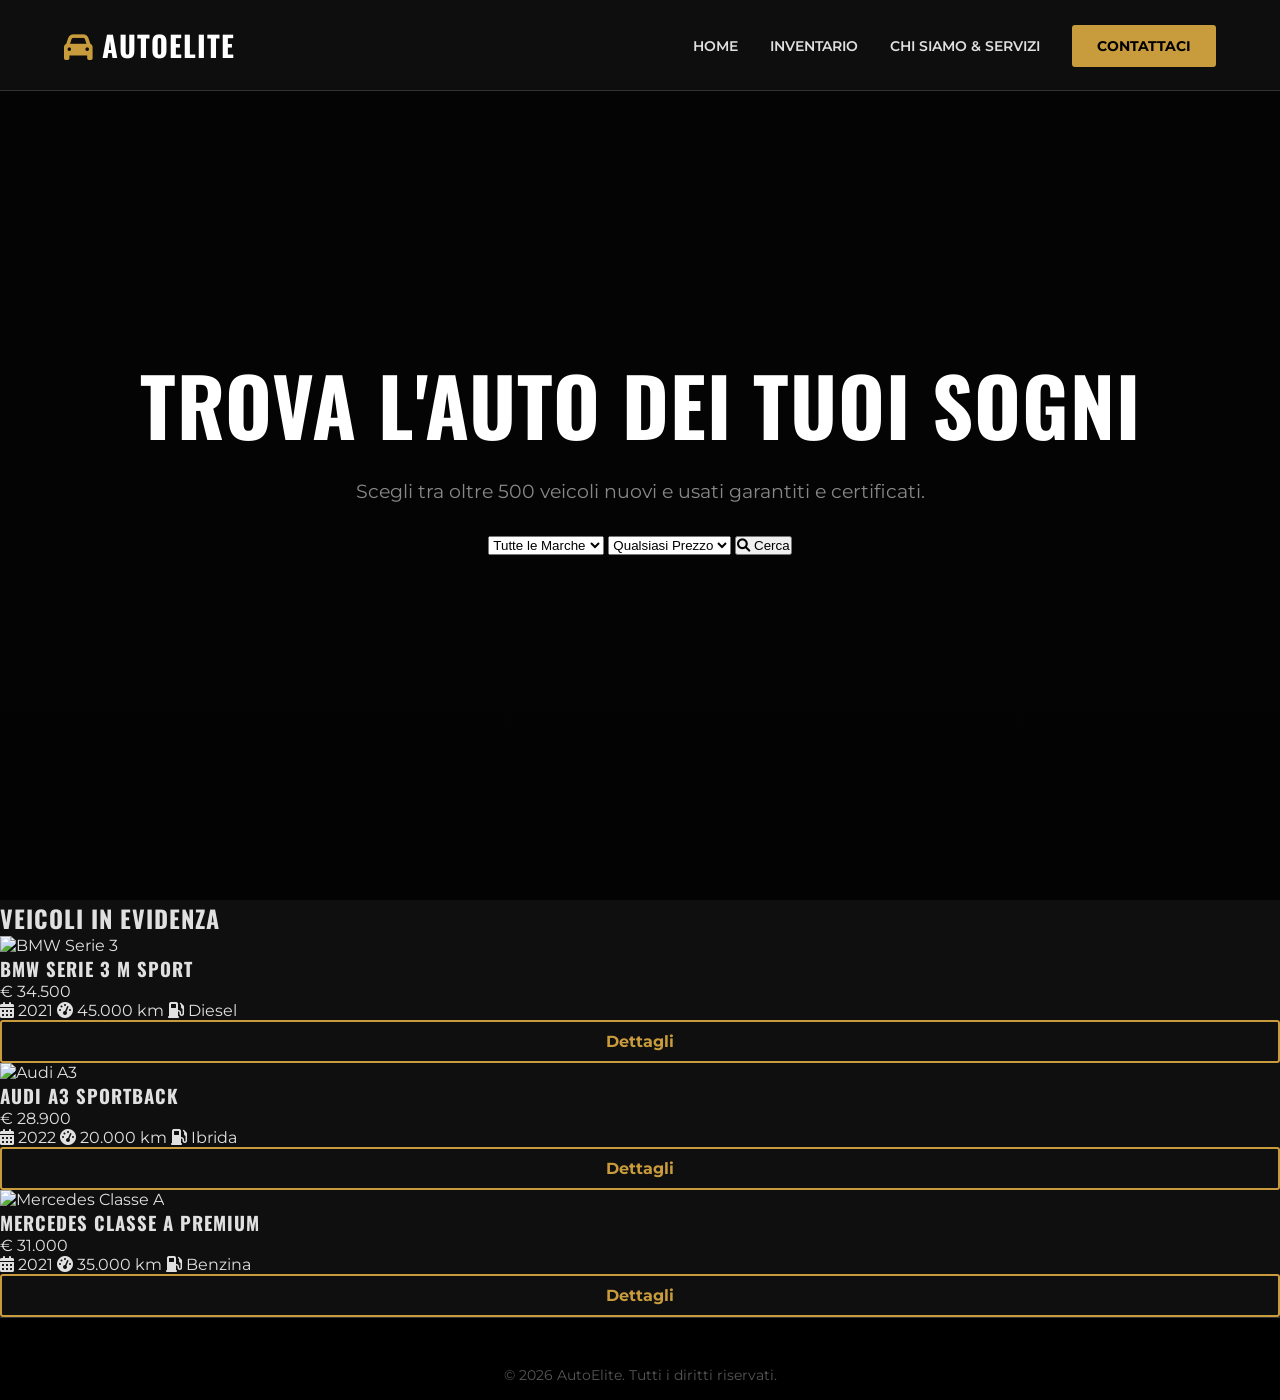
==== index.html @ d007d6fd "Add files via upload" ====
<!DOCTYPE html>
<html lang="it">
<head>
    <meta charset="UTF-8">
    <meta name="viewport" content="width=device-width, initial-scale=1.0">
    <title>AutoElite | Concessionaria Auto</title>
    <link rel="stylesheet" href="style.css">
    <link href="https://cdnjs.cloudflare.com/ajax/libs/font-awesome/6.0.0/css/all.min.css" rel="stylesheet">
</head>
<body>
    <header>
        <div class="logo"><h2><i class="fas fa-car"></i> AutoElite</h2></div>
        <nav>
            <ul>
                <li><a href="index.html">Home</a></li>
                <li><a href="index.html#inventario">Inventario</a></li>
                <li><a href="azienda.html">Chi Siamo & Servizi</a></li>
                <li><a href="contatti.html" class="btn-primary">Contattaci</a></li>
            </ul>
        </nav>
    </header>

    <section class="hero">
        <div class="hero-content">
            <h1>Trova l'Auto dei tuoi Sogni</h1>
            <p>Scegli tra oltre 500 veicoli nuovi e usati garantiti e certificati.</p>
            <div class="search-box">
                <select id="marca">
                    <option value="">Tutte le Marche</option>
                    <option value="audi">Audi</option>
                    <option value="bmw">BMW</option>
                    <option value="mercedes">Mercedes-Benz</option>
                </select>
                <select id="prezzo">
                    <option value="">Qualsiasi Prezzo</option>
                    <option value="10000">Fino a 10.000€</option>
                    <option value="30000">Fino a 30.000€</option>
                    <option value="50000">Fino a 50.000€</option>
                </select>
                <button onclick="cercaAuto()"><i class="fas fa-search"></i> Cerca</button>
            </div>
        </div>
    </section>

    <section id="inventario" class="featured-cars">
        <h2>Veicoli in Evidenza</h2>
        <div class="car-grid">
            <div class="car-card">
                <img src="https://images.unsplash.com/photo-1555215695-3004980ad54e?ixlib=rb-1.2.1&auto=format&fit=crop&w=800&q=80" alt="BMW Serie 3">
                <div class="car-info">
                    <h3>BMW Serie 3 M Sport</h3>
                    <p class="price">€ 34.500</p>
                    <div class="car-specs">
                        <span><i class="fas fa-calendar-alt"></i> 2021</span>
                        <span><i class="fas fa-tachometer-alt"></i> 45.000 km</span>
                        <span><i class="fas fa-gas-pump"></i> Diesel</span>
                    </div>
                    <a href="dettaglio-bmw.html" class="btn-secondary" style="display:block; text-align:center; text-decoration:none;">Dettagli</a>
                </div>
            </div>

            <div class="car-card">
                <img src="https://images.unsplash.com/photo-1606664515524-ed2f786a0bd6?ixlib=rb-1.2.1&auto=format&fit=crop&w=800&q=80" alt="Audi A3">
                <div class="car-info">
                    <h3>Audi A3 Sportback</h3>
                    <p class="price">€ 28.900</p>
                    <div class="car-specs">
                        <span><i class="fas fa-calendar-alt"></i> 2022</span>
                        <span><i class="fas fa-tachometer-alt"></i> 20.000 km</span>
                        <span><i class="fas fa-gas-pump"></i> Ibrida</span>
                    </div>
                    <a href="dettaglio-audi.html" class="btn-secondary" style="display:block; text-align:center; text-decoration:none;">Dettagli</a>
                </div>
            </div>

            <div class="car-card">
                <img src="https://images.unsplash.com/photo-1618843479313-40f8afb4b4d8?ixlib=rb-1.2.1&auto=format&fit=crop&w=800&q=80" alt="Mercedes Classe A">
                <div class="car-info">
                    <h3>Mercedes Classe A Premium</h3>
                    <p class="price">€ 31.000</p>
                    <div class="car-specs">
                        <span><i class="fas fa-calendar-alt"></i> 2021</span>
                        <span><i class="fas fa-tachometer-alt"></i> 35.000 km</span>
                        <span><i class="fas fa-gas-pump"></i> Benzina</span>
                    </div>
                    <a href="dettaglio-mercedes.html" class="btn-secondary" style="display:block; text-align:center; text-decoration:none;">Dettagli</a>
                </div>
            </div>
        </div>
    </section>

    <footer>
        <div class="footer-bottom"><p>&copy; 2026 AutoElite. Tutti i diritti riservati.</p></div>
    </footer>
    <script src="script.js"></script>
</body>
</html>
---- style.css ----
/* --- RESET E VARIABILI --- */
@import url('https://fonts.googleapis.com/css2?family=Oswald:wght@400;700&family=Montserrat:wght@300;400;600&display=swap');

:root {
    --bg-dark: #0f0f0f;
    --bg-light: #1a1a1a;
    --gold: #c89b3c;
    --gold-hover: #e0b455;
    --text-main: #e0e0e0;
    --text-muted: #888888;
}

* { margin: 0; padding: 0; box-sizing: border-box; }
body { background-color: var(--bg-dark); color: var(--text-main); font-family: 'Montserrat', sans-serif; }
h1, h2, h3 { font-family: 'Oswald', sans-serif; text-transform: uppercase; letter-spacing: 1px; }

/* --- NAVIGAZIONE --- */
header { background-color: rgba(15, 15, 15, 0.95); padding: 1.5rem 5%; display: flex; justify-content: space-between; align-items: center; position: fixed; width: 100%; top: 0; z-index: 1000; border-bottom: 1px solid #333; }
.logo h2 { color: white; font-size: 1.8rem; }
.logo i { color: var(--gold); }
nav ul { list-style: none; display: flex; gap: 2rem; align-items: center; }
nav a { color: var(--text-main); text-decoration: none; font-weight: 600; font-size: 0.9rem; text-transform: uppercase; transition: 0.3s; }
nav a:hover, nav a.active { color: var(--gold); }

/* --- BOTTONI --- */
.btn-primary { background-color: var(--gold); color: #000 !important; padding: 12px 25px; border-radius: 3px; font-weight: bold; }
.btn-primary:hover { background-color: var(--gold-hover); }
.btn-secondary { background-color: transparent; border: 2px solid var(--gold); color: var(--gold); padding: 10px 25px; border-radius: 3px; text-decoration: none; font-weight: bold; transition: 0.3s; }
.btn-secondary:hover { background-color: var(--gold); color: #000; }

/* --- HERO --- */
.hero { background: linear-gradient(rgba(0,0,0,0.7), rgba(0,0,0,0.8)), url('https://images.unsplash.com/photo-1598371839696-5c5bb00bdc28?ixlib=rb-1.2.1&auto=format&fit=crop&w=1920&q=80') center/cover; height: 100vh; display: flex; align-items: center; justify-content: center; text-align: center; }
.hero-content h1 { font-size: 5rem; margin-bottom: 1rem; color: white; }
.hero-content p { font-size: 1.2rem; color: var(--text-muted); margin-bottom: 2rem; max-width: 600px; margin-left: auto; margin-right: auto; }
.hero-buttons { display: flex; gap: 1rem; justify-content: center; }

/* --- FEATURES --- */
.features { display: grid; grid-template-columns: repeat(auto-fit, minmax(250px, 1fr)); gap: 2rem; padding: 5rem 5%; background-color: var(--bg-light); text-align: center; }
.feature-box i { font-size: 2.5rem; color: var(--gold); margin-bottom: 1rem; }
.feature-box h3 { margin-bottom: 0.5rem; font-size: 1.5rem; }
.feature-box p { color: var(--text-muted); line-height: 1.6; }

/* --- HEADER PAGINE INTERNE --- */
.page-header { background: var(--bg-light); padding: 150px 5% 80px; text-align: center; border-bottom: 1px solid #333; }
.page-header h1 { font-size: 3.5rem; color: var(--gold); }
.page-header p { color: var(--text-muted); font-size: 1.1rem; margin-top: 10px; }

/* --- GALLERIA --- */
.gallery-section { padding: 5rem 5%; }
.gallery-grid { display: grid; grid-template-columns: repeat(auto-fit, minmax(300px, 1fr)); gap: 1.5rem; }
.gallery-grid img { width: 100%; height: 350px; object-fit: cover; border-radius: 5px; transition: transform 0.4s, filter 0.4s; filter: grayscale(50%); }
.gallery-grid img:hover { transform: scale(1.03); filter: grayscale(0%); cursor: pointer; }

/* --- ARTISTI --- */
.artists-section { padding: 5rem 5%; display: flex; flex-direction: column; gap: 4rem; max-width: 1000px; margin: 0 auto; }
.artist-card { display: flex; gap: 3rem; align-items: center; background: var(--bg-light); padding: 2rem; border-radius: 5px; }
.artist-card.reverse { flex-direction: row-reverse; }
.artist-card img { width: 300px; height: 300px; object-fit: cover; border-radius: 50%; border: 3px solid var(--gold); }
.artist-info h2 { font-size: 2.5rem; margin-bottom: 5px; }
.style-tag { display: inline-block; background: var(--gold); color: #000; padding: 3px 10px; font-weight: bold; font-size: 0.8rem; margin-bottom: 1rem; border-radius: 3px; }
.artist-info p { color: var(--text-muted); line-height: 1.8; margin-bottom: 1.5rem; }

/* --- CONTATTI E FORM --- */
.contact-section { display: flex; flex-wrap: wrap; gap: 4rem; padding: 5rem 5%; max-width: 1200px; margin: 0 auto; }
.contact-info, .contact-form { flex: 1; min-width: 300px; }
.contact-info h2, .contact-form h2 { font-size: 2rem; margin-bottom: 1.5rem; color: var(--gold); border-bottom: 1px solid #333; padding-bottom: 10px; }
.contact-info p { color: var(--text-muted); line-height: 1.6; margin-bottom: 2rem; }
.info-item { display: flex; align-items: center; gap: 15px; margin-bottom: 1.5rem; }
.info-item i { color: var(--gold); font-size: 1.5rem; width: 30px; }
.info-item p { margin: 0; color: var(--text-main); font-weight: bold; }
.contact-form input, .contact-form select, .contact-form textarea { width: 100%; background: var(--bg-light); border: 1px solid #333; color: white; padding: 15px; margin-bottom: 1rem; border-radius: 3px; font-family: inherit; }
.contact-form input:focus, .contact-form select:focus, .contact-form textarea:focus { outline: none; border-color: var(--gold); }

/* --- FOOTER --- */
footer { background: #000; border-top: 1px solid #333; padding: 3rem 5% 1rem; text-align: center; }
.footer-logo h2 { color: white; margin-bottom: 1rem; }
.footer-logo i { color: var(--gold); }
.social-links { display: flex; justify-content: center; gap: 1rem; margin-bottom: 2rem; }
.social-links a { color: var(--text-main); font-size: 1.5rem; transition: color 0.3s; }
.social-links a:hover { color: var(--gold); }
.footer-bottom { color: #555; font-size: 0.9rem; }
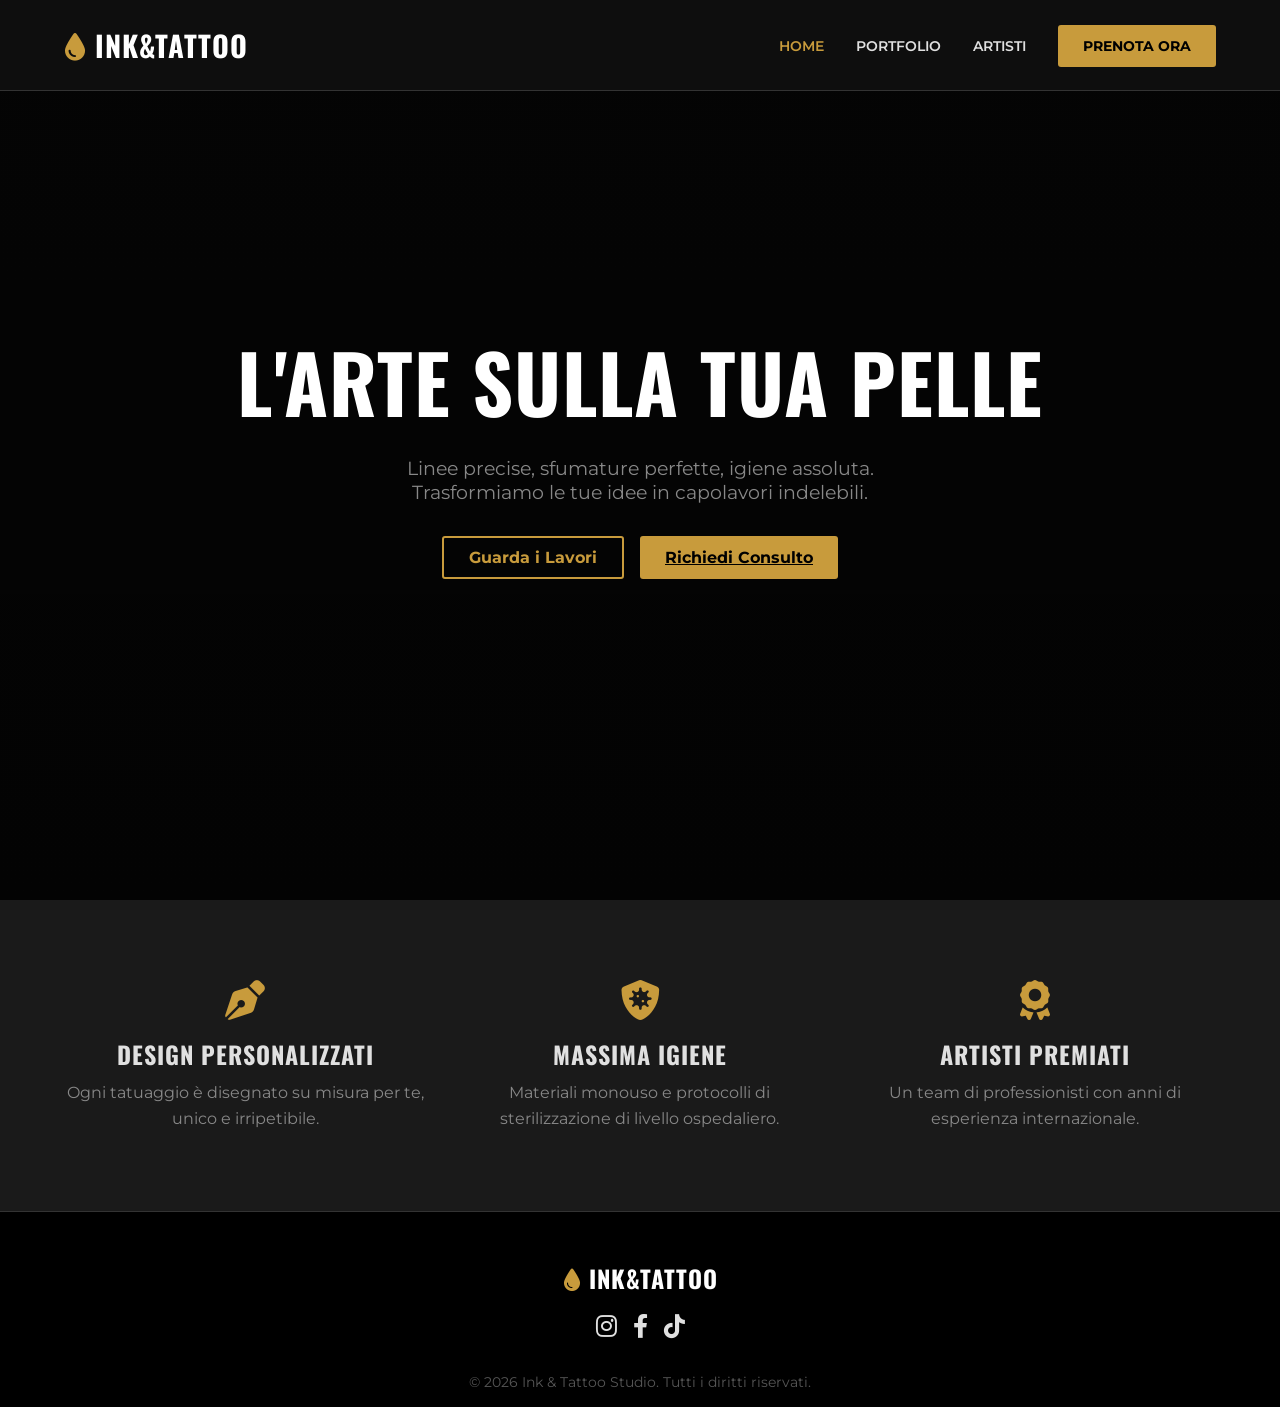
==== commit 5b79d107: "Add files via upload" ====
--- a/index.html
+++ b/index.html
@@ -3,95 +3,63 @@
 <head>
     <meta charset="UTF-8">
     <meta name="viewport" content="width=device-width, initial-scale=1.0">
-    <title>AutoElite | Concessionaria Auto</title>
+    <title>Ink & Tattoo | Studio Professionale Milano</title>
     <link rel="stylesheet" href="style.css">
     <link href="https://cdnjs.cloudflare.com/ajax/libs/font-awesome/6.0.0/css/all.min.css" rel="stylesheet">
+    <link href="https://fonts.googleapis.com/css2?family=Oswald:wght@400;700&family=Montserrat:wght@300;400;600&display=swap" rel="stylesheet">
 </head>
 <body>
     <header>
-        <div class="logo"><h2><i class="fas fa-car"></i> AutoElite</h2></div>
+        <div class="logo"><h2><i class="fas fa-tint"></i> INK&TATTOO</h2></div>
         <nav>
             <ul>
-                <li><a href="index.html">Home</a></li>
-                <li><a href="index.html#inventario">Inventario</a></li>
-                <li><a href="azienda.html">Chi Siamo & Servizi</a></li>
-                <li><a href="contatti.html" class="btn-primary">Contattaci</a></li>
+                <li><a href="index.html" class="active">Home</a></li>
+                <li><a href="galleria.html">Portfolio</a></li>
+                <li><a href="artisti.html">Artisti</a></li>
+                <li><a href="contatti.html" class="btn-primary">Prenota Ora</a></li>
             </ul>
         </nav>
     </header>
 
     <section class="hero">
         <div class="hero-content">
-            <h1>Trova l'Auto dei tuoi Sogni</h1>
-            <p>Scegli tra oltre 500 veicoli nuovi e usati garantiti e certificati.</p>
-            <div class="search-box">
-                <select id="marca">
-                    <option value="">Tutte le Marche</option>
-                    <option value="audi">Audi</option>
-                    <option value="bmw">BMW</option>
-                    <option value="mercedes">Mercedes-Benz</option>
-                </select>
-                <select id="prezzo">
-                    <option value="">Qualsiasi Prezzo</option>
-                    <option value="10000">Fino a 10.000€</option>
-                    <option value="30000">Fino a 30.000€</option>
-                    <option value="50000">Fino a 50.000€</option>
-                </select>
-                <button onclick="cercaAuto()"><i class="fas fa-search"></i> Cerca</button>
+            <h1>L'ARTE SULLA TUA PELLE</h1>
+            <p>Linee precise, sfumature perfette, igiene assoluta. Trasformiamo le tue idee in capolavori indelebili.</p>
+            <div class="hero-buttons">
+                <a href="galleria.html" class="btn-secondary">Guarda i Lavori</a>
+                <a href="contatti.html" class="btn-primary">Richiedi Consulto</a>
             </div>
         </div>
     </section>
 
-    <section id="inventario" class="featured-cars">
-        <h2>Veicoli in Evidenza</h2>
-        <div class="car-grid">
-            <div class="car-card">
-                <img src="https://images.unsplash.com/photo-1555215695-3004980ad54e?ixlib=rb-1.2.1&auto=format&fit=crop&w=800&q=80" alt="BMW Serie 3">
-                <div class="car-info">
-                    <h3>BMW Serie 3 M Sport</h3>
-                    <p class="price">€ 34.500</p>
-                    <div class="car-specs">
-                        <span><i class="fas fa-calendar-alt"></i> 2021</span>
-                        <span><i class="fas fa-tachometer-alt"></i> 45.000 km</span>
-                        <span><i class="fas fa-gas-pump"></i> Diesel</span>
-                    </div>
-                    <a href="dettaglio-bmw.html" class="btn-secondary" style="display:block; text-align:center; text-decoration:none;">Dettagli</a>
-                </div>
-            </div>
-
-            <div class="car-card">
-                <img src="https://images.unsplash.com/photo-1606664515524-ed2f786a0bd6?ixlib=rb-1.2.1&auto=format&fit=crop&w=800&q=80" alt="Audi A3">
-                <div class="car-info">
-                    <h3>Audi A3 Sportback</h3>
-                    <p class="price">€ 28.900</p>
-                    <div class="car-specs">
-                        <span><i class="fas fa-calendar-alt"></i> 2022</span>
-                        <span><i class="fas fa-tachometer-alt"></i> 20.000 km</span>
-                        <span><i class="fas fa-gas-pump"></i> Ibrida</span>
-                    </div>
-                    <a href="dettaglio-audi.html" class="btn-secondary" style="display:block; text-align:center; text-decoration:none;">Dettagli</a>
-                </div>
-            </div>
-
-            <div class="car-card">
-                <img src="https://images.unsplash.com/photo-1618843479313-40f8afb4b4d8?ixlib=rb-1.2.1&auto=format&fit=crop&w=800&q=80" alt="Mercedes Classe A">
-                <div class="car-info">
-                    <h3>Mercedes Classe A Premium</h3>
-                    <p class="price">€ 31.000</p>
-                    <div class="car-specs">
-                        <span><i class="fas fa-calendar-alt"></i> 2021</span>
-                        <span><i class="fas fa-tachometer-alt"></i> 35.000 km</span>
-                        <span><i class="fas fa-gas-pump"></i> Benzina</span>
-                    </div>
-                    <a href="dettaglio-mercedes.html" class="btn-secondary" style="display:block; text-align:center; text-decoration:none;">Dettagli</a>
-                </div>
-            </div>
+    <section class="features">
+        <div class="feature-box">
+            <i class="fas fa-pen-nib"></i>
+            <h3>Design Personalizzati</h3>
+            <p>Ogni tatuaggio è disegnato su misura per te, unico e irripetibile.</p>
+        </div>
+        <div class="feature-box">
+            <i class="fas fa-shield-virus"></i>
+            <h3>Massima Igiene</h3>
+            <p>Materiali monouso e protocolli di sterilizzazione di livello ospedaliero.</p>
+        </div>
+        <div class="feature-box">
+            <i class="fas fa-award"></i>
+            <h3>Artisti Premiati</h3>
+            <p>Un team di professionisti con anni di esperienza internazionale.</p>
         </div>
     </section>
 
     <footer>
-        <div class="footer-bottom"><p>&copy; 2026 AutoElite. Tutti i diritti riservati.</p></div>
+        <div class="footer-content">
+            <div class="footer-logo"><h2><i class="fas fa-tint"></i> INK&TATTOO</h2></div>
+            <div class="social-links">
+                <a href="#"><i class="fab fa-instagram"></i></a>
+                <a href="#"><i class="fab fa-facebook-f"></i></a>
+                <a href="#"><i class="fab fa-tiktok"></i></a>
+            </div>
+        </div>
+        <div class="footer-bottom"><p>&copy; 2026 Ink & Tattoo Studio. Tutti i diritti riservati.</p></div>
     </footer>
-    <script src="script.js"></script>
 </body>
 </html>
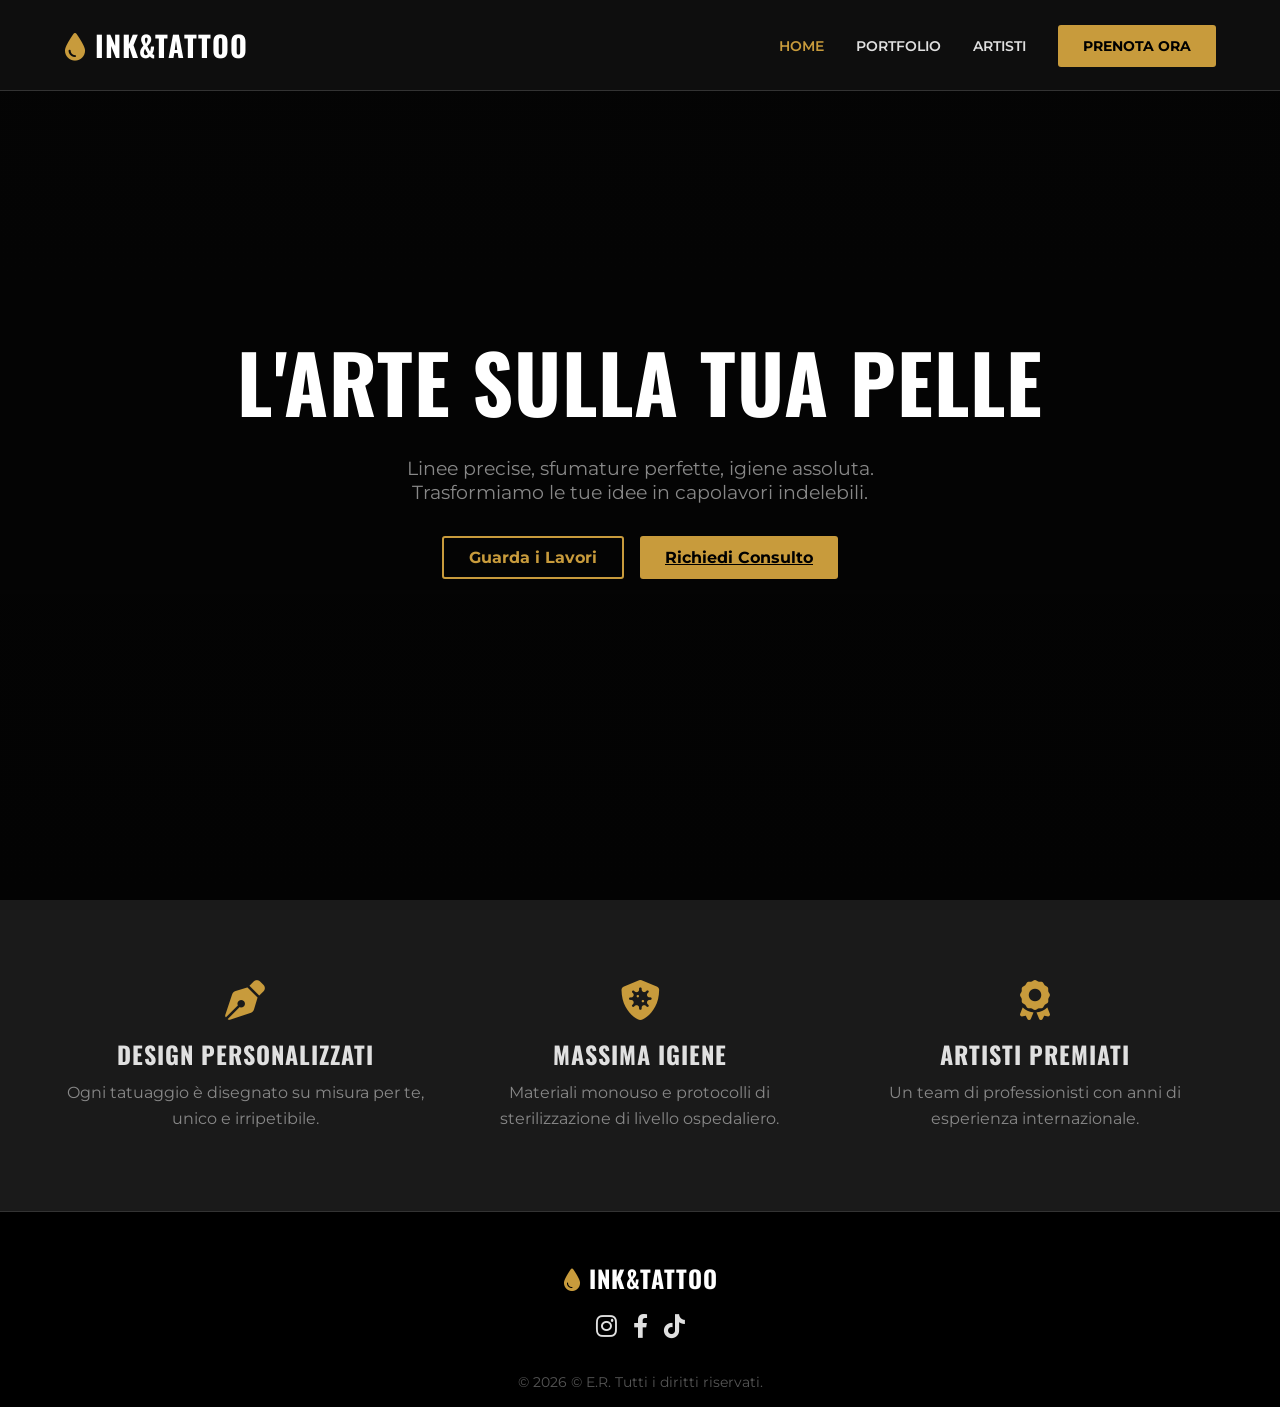
==== commit e26da4bf: "index.html" ====
--- a/index.html
+++ b/index.html
@@ -59,7 +59,7 @@
                 <a href="#"><i class="fab fa-tiktok"></i></a>
             </div>
         </div>
-        <div class="footer-bottom"><p>&copy; 2026 Ink & Tattoo Studio. Tutti i diritti riservati.</p></div>
+        <div class="footer-bottom"><p>&copy; 2026 © E.R. Tutti i diritti riservati.</p></div>
     </footer>
 </body>
-</html>+</html>
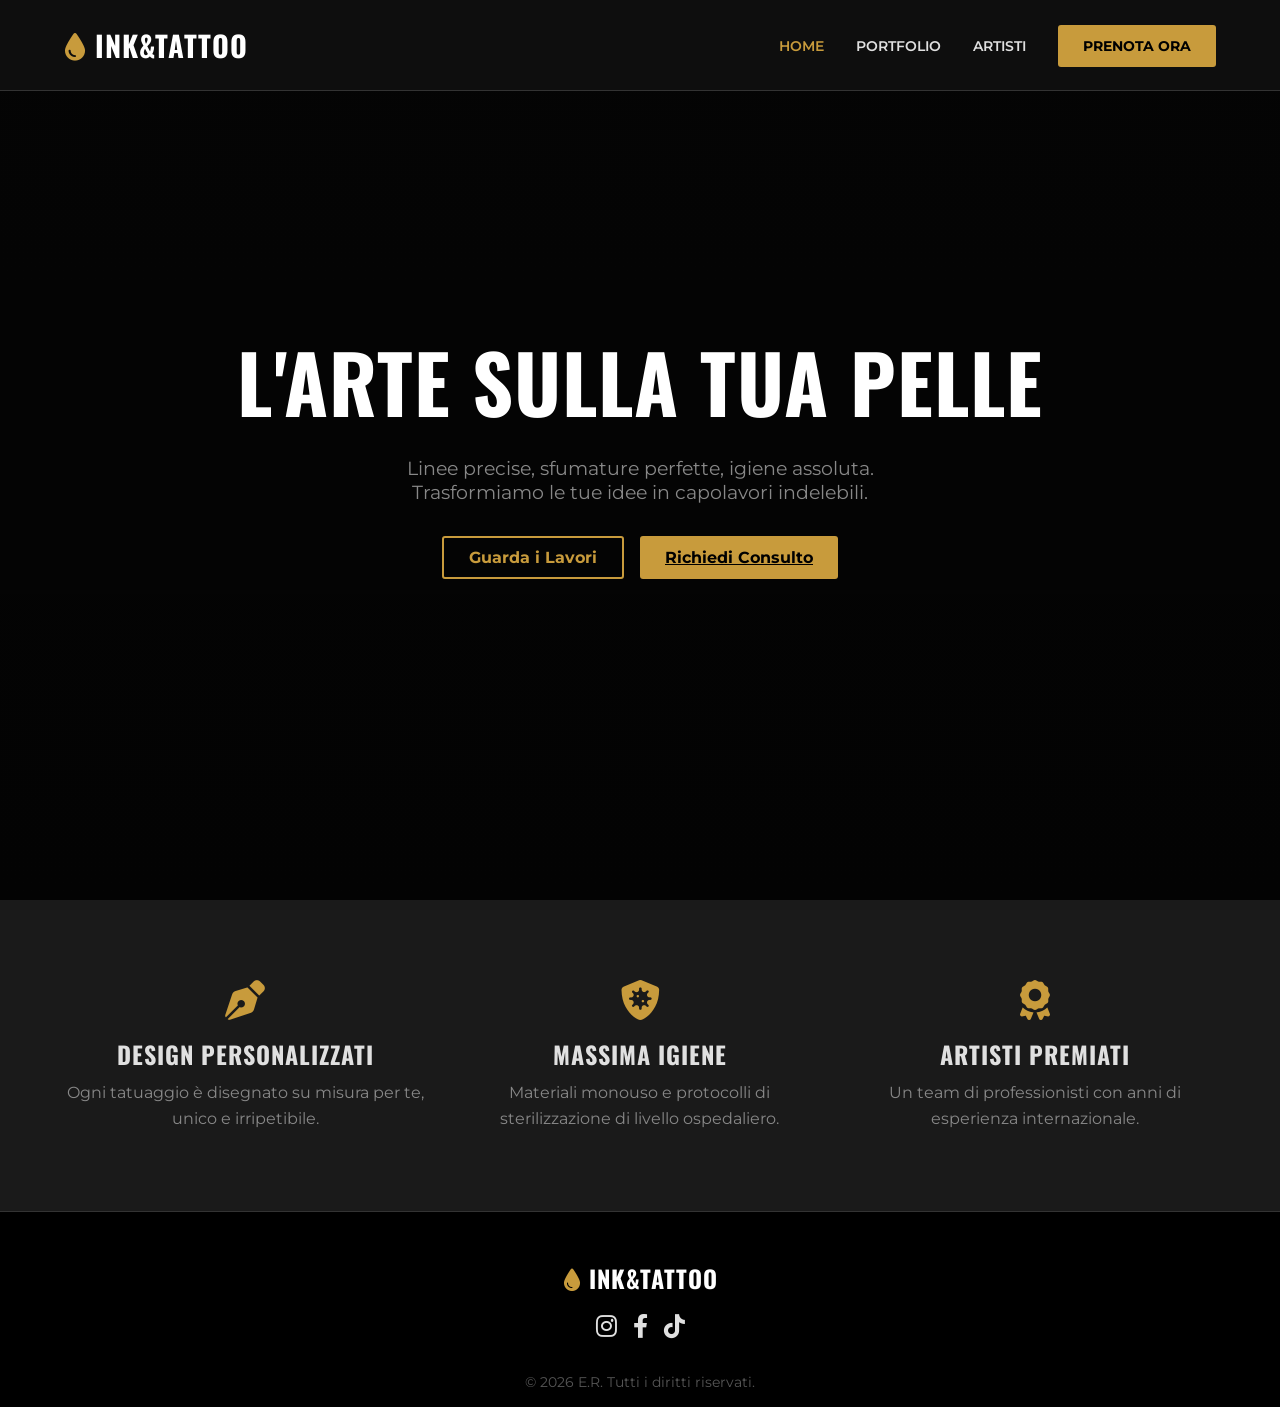
==== commit 55f860a6: "index.html" ====
--- a/index.html
+++ b/index.html
@@ -59,7 +59,7 @@
                 <a href="#"><i class="fab fa-tiktok"></i></a>
             </div>
         </div>
-        <div class="footer-bottom"><p>&copy; 2026 © E.R. Tutti i diritti riservati.</p></div>
+        <div class="footer-bottom"><p>&copy; 2026 E.R. Tutti i diritti riservati.</p></div>
     </footer>
 </body>
 </html>
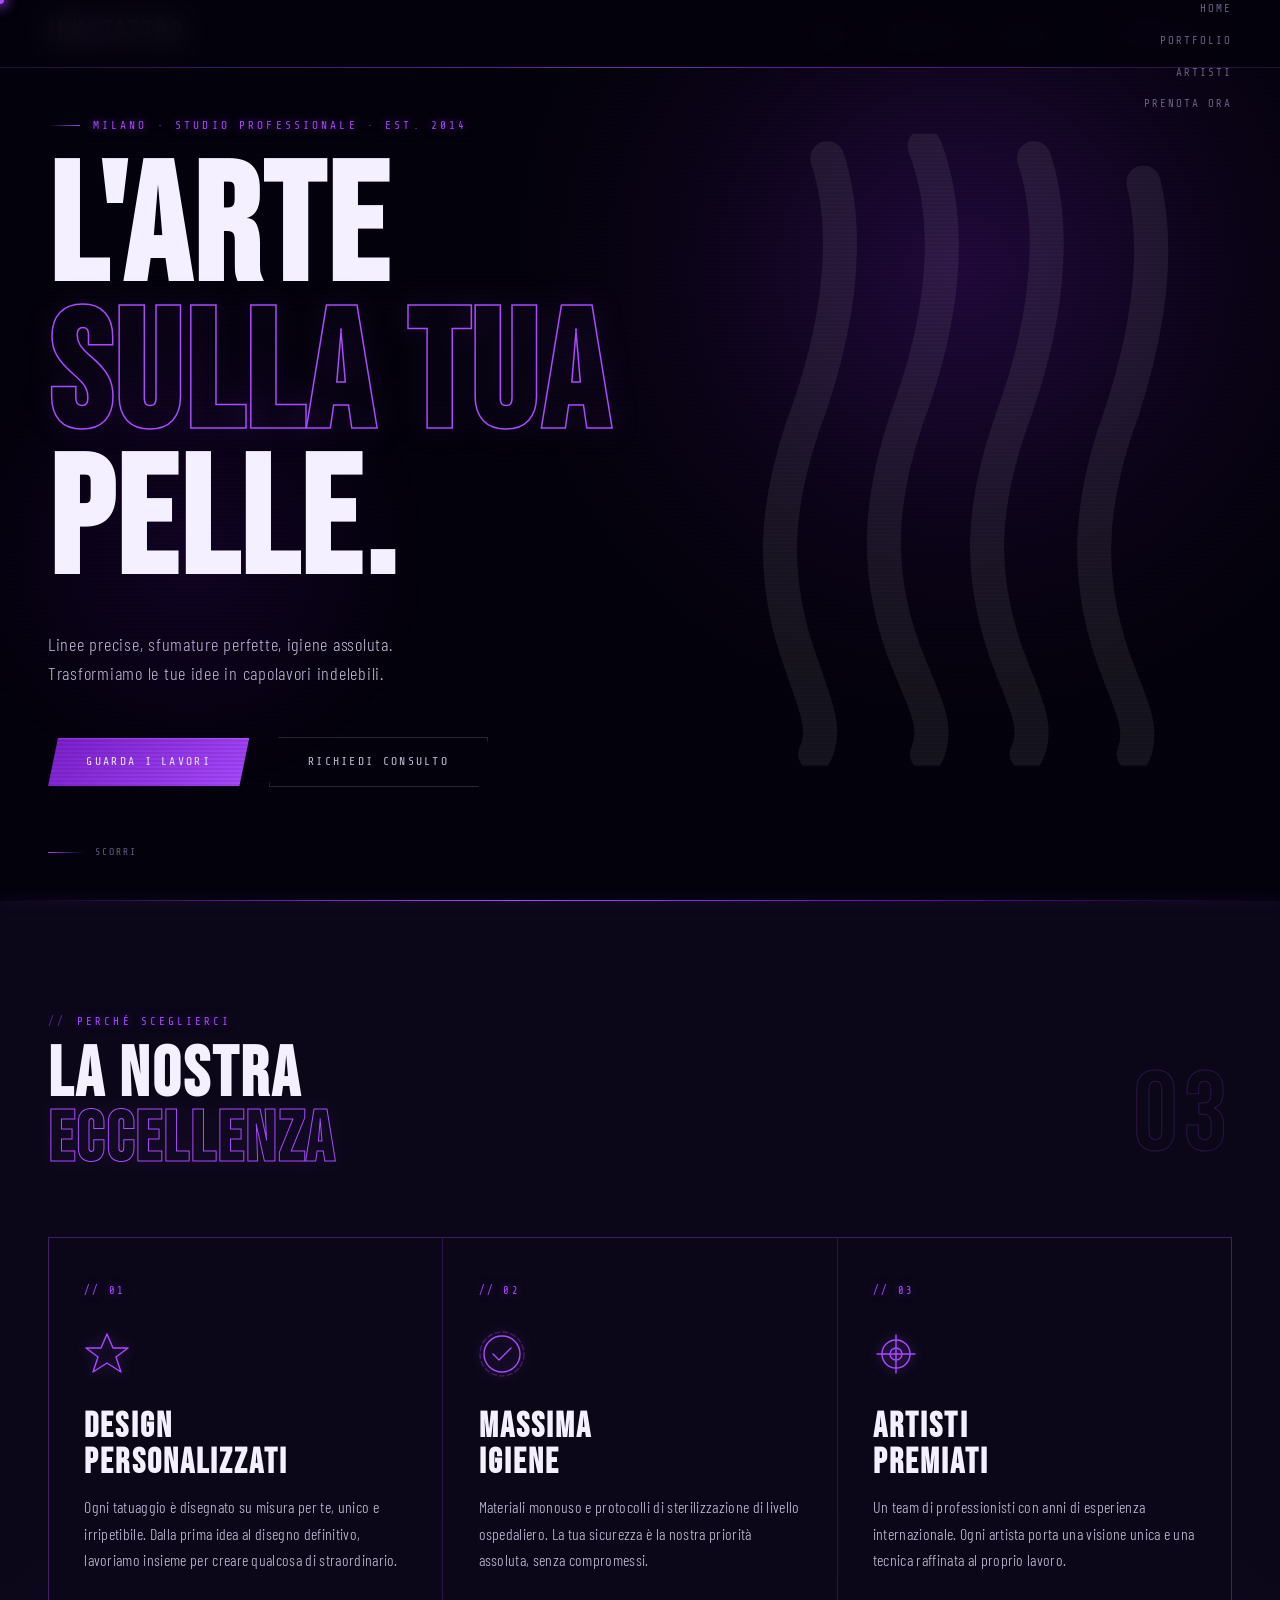
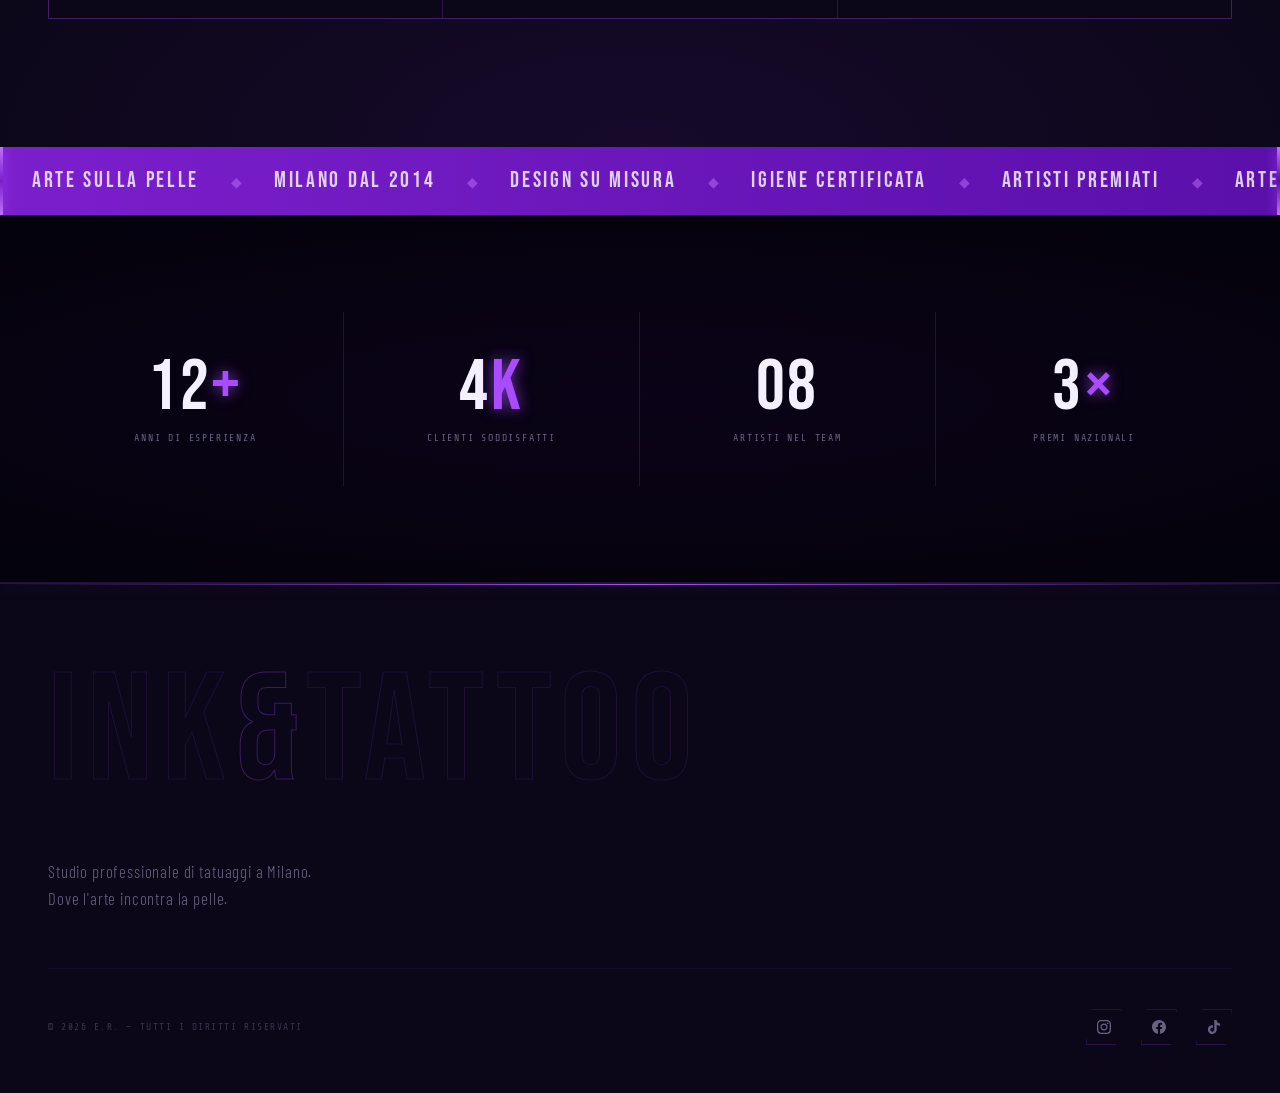
==== commit cf8ab37c: "index.html" ====
--- a/index.html
+++ b/index.html
@@ -1,65 +1,894 @@
-<!DOCTYPE html>
-<html lang="it">
-<head>
-    <meta charset="UTF-8">
-    <meta name="viewport" content="width=device-width, initial-scale=1.0">
-    <title>Ink & Tattoo | Studio Professionale Milano</title>
-    <link rel="stylesheet" href="style.css">
-    <link href="https://cdnjs.cloudflare.com/ajax/libs/font-awesome/6.0.0/css/all.min.css" rel="stylesheet">
-    <link href="https://fonts.googleapis.com/css2?family=Oswald:wght@400;700&family=Montserrat:wght@300;400;600&display=swap" rel="stylesheet">
-</head>
-<body>
-    <header>
-        <div class="logo"><h2><i class="fas fa-tint"></i> INK&TATTOO</h2></div>
-        <nav>
-            <ul>
-                <li><a href="index.html" class="active">Home</a></li>
-                <li><a href="galleria.html">Portfolio</a></li>
-                <li><a href="artisti.html">Artisti</a></li>
-                <li><a href="contatti.html" class="btn-primary">Prenota Ora</a></li>
-            </ul>
-        </nav>
-    </header>
-
-    <section class="hero">
-        <div class="hero-content">
-            <h1>L'ARTE SULLA TUA PELLE</h1>
-            <p>Linee precise, sfumature perfette, igiene assoluta. Trasformiamo le tue idee in capolavori indelebili.</p>
-            <div class="hero-buttons">
-                <a href="galleria.html" class="btn-secondary">Guarda i Lavori</a>
-                <a href="contatti.html" class="btn-primary">Richiedi Consulto</a>
-            </div>
-        </div>
-    </section>
-
-    <section class="features">
-        <div class="feature-box">
-            <i class="fas fa-pen-nib"></i>
-            <h3>Design Personalizzati</h3>
-            <p>Ogni tatuaggio è disegnato su misura per te, unico e irripetibile.</p>
-        </div>
-        <div class="feature-box">
-            <i class="fas fa-shield-virus"></i>
-            <h3>Massima Igiene</h3>
-            <p>Materiali monouso e protocolli di sterilizzazione di livello ospedaliero.</p>
-        </div>
-        <div class="feature-box">
-            <i class="fas fa-award"></i>
-            <h3>Artisti Premiati</h3>
-            <p>Un team di professionisti con anni di esperienza internazionale.</p>
-        </div>
-    </section>
-
-    <footer>
-        <div class="footer-content">
-            <div class="footer-logo"><h2><i class="fas fa-tint"></i> INK&TATTOO</h2></div>
-            <div class="social-links">
-                <a href="#"><i class="fab fa-instagram"></i></a>
-                <a href="#"><i class="fab fa-facebook-f"></i></a>
-                <a href="#"><i class="fab fa-tiktok"></i></a>
-            </div>
-        </div>
-        <div class="footer-bottom"><p>&copy; 2026 E.R. Tutti i diritti riservati.</p></div>
-    </footer>
-</body>
-</html>
+<!DOCTYPE html>
+<html lang="it">
+<head>
+<meta charset="UTF-8" />
+<meta name="viewport" content="width=device-width, initial-scale=1.0" />
+<title>Ink & Tattoo | Studio Professionale Milano</title>
+<link rel="preconnect" href="https://fonts.googleapis.com" />
+<link rel="preconnect" href="https://fonts.gstatic.com" crossorigin />
+<link href="https://fonts.googleapis.com/css2?family=Bebas+Neue&family=Barlow+Condensed:ital,wght@0,300;0,400;0,600;0,700;1,600&family=Share+Tech+Mono&display=swap" rel="stylesheet" />
+
+<style>
+*, *::before, *::after { box-sizing: border-box; margin: 0; padding: 0; }
+
+:root {
+  --black:    #04020C;
+  --dark:     #0B0718;
+  --surface:  #120D24;
+  --purple:   #7B1FCC;
+  --neon:     #A94BFF;
+  --glow:     #C070FF;
+  --chrome:   #C8C4DC;
+  --silver:   #E8E4F8;
+  --white:    #F4F0FF;
+  --muted:    #6A6080;
+  --border:   rgba(169, 75, 255, 0.18);
+}
+
+html { scroll-behavior: smooth; }
+
+body {
+  background: var(--black);
+  color: var(--chrome);
+  font-family: 'Barlow Condensed', sans-serif;
+  font-weight: 300;
+  line-height: 1.6;
+  overflow-x: hidden;
+  cursor: none;
+}
+
+/* ── GRAIN OVERLAY ── */
+body::before {
+  content: '';
+  position: fixed; inset: 0; z-index: 0;
+  background-image: url("data:image/svg+xml,%3Csvg viewBox='0 0 256 256' xmlns='http://www.w3.org/2000/svg'%3E%3Cfilter id='n'%3E%3CfeTurbulence type='fractalNoise' baseFrequency='0.9' numOctaves='4' stitchTiles='stitch'/%3E%3C/filter%3E%3Crect width='100%25' height='100%25' filter='url(%23n)' opacity='0.04'/%3E%3C/svg%3E");
+  pointer-events: none;
+  opacity: 0.55;
+}
+
+/* ── CUSTOM CURSOR ── */
+.cursor {
+  width: 8px; height: 8px;
+  background: var(--neon);
+  border-radius: 50%;
+  position: fixed; top: 0; left: 0;
+  pointer-events: none;
+  z-index: 9999;
+  transform: translate(-50%,-50%);
+  box-shadow: 0 0 12px 4px rgba(169,75,255,0.6);
+  transition: width .18s, height .18s, background .18s;
+}
+.cursor.big {
+  width: 32px; height: 32px;
+  background: transparent;
+  border: 1.5px solid var(--neon);
+  box-shadow: 0 0 18px 4px rgba(169,75,255,0.3), inset 0 0 10px rgba(169,75,255,0.1);
+}
+
+/* ── SCANLINE ── */
+.scanline {
+  position: fixed; inset: 0; z-index: 1;
+  background: repeating-linear-gradient(
+    0deg,
+    transparent,
+    transparent 2px,
+    rgba(0,0,0,0.08) 2px,
+    rgba(0,0,0,0.08) 4px
+  );
+  pointer-events: none;
+}
+
+/* ── NAV ── */
+nav {
+  position: fixed; top: 0; left: 0; width: 100%; z-index: 200;
+  display: flex; align-items: center; justify-content: space-between;
+  padding: 0 3rem;
+  height: 68px;
+  background: rgba(4,2,12,0.85);
+  backdrop-filter: blur(16px);
+  border-bottom: 1px solid var(--border);
+}
+nav::after {
+  content: '';
+  position: absolute; bottom: -1px; left: 0; right: 0;
+  height: 1px;
+  background: linear-gradient(90deg, transparent, var(--neon), transparent);
+  opacity: 0.5;
+}
+
+.nav-logo {
+  font-family: 'Bebas Neue', sans-serif;
+  font-size: 1.8rem;
+  letter-spacing: 0.1em;
+  color: var(--white);
+  text-decoration: none;
+  position: relative;
+}
+.nav-logo span {
+  color: var(--neon);
+  text-shadow: 0 0 14px rgba(169,75,255,0.9);
+}
+
+.nav-links { display: flex; gap: 2.5rem; list-style: none; align-items: center; }
+.nav-links a {
+  font-family: 'Share Tech Mono', monospace;
+  font-size: 0.72rem;
+  letter-spacing: 0.18em;
+  text-transform: uppercase;
+  color: var(--chrome);
+  text-decoration: none;
+  transition: color .2s;
+  position: relative;
+}
+.nav-links a::before {
+  content: '';
+  position: absolute; bottom: -3px; left: 0;
+  width: 0; height: 1px;
+  background: linear-gradient(90deg, var(--neon), var(--glow));
+  box-shadow: 0 0 6px var(--neon);
+  transition: width .3s;
+}
+.nav-links a:hover { color: var(--glow); }
+.nav-links a:hover::before { width: 100%; }
+
+.nav-cta {
+  font-family: 'Share Tech Mono', monospace;
+  font-size: 0.68rem;
+  letter-spacing: 0.16em;
+  text-transform: uppercase;
+  padding: .55rem 1.4rem;
+  background: transparent;
+  color: var(--neon) !important;
+  border: 1px solid var(--neon);
+  text-decoration: none;
+  clip-path: polygon(8px 0%, 100% 0%, calc(100% - 8px) 100%, 0% 100%);
+  transition: background .2s, box-shadow .2s, color .2s;
+  position: relative;
+}
+.nav-cta::before { display: none !important; }
+.nav-cta:hover {
+  background: var(--neon);
+  color: var(--black) !important;
+  box-shadow: 0 0 20px rgba(169,75,255,0.6);
+}
+
+/* ── HERO ── */
+.hero {
+  min-height: 100vh;
+  display: flex;
+  flex-direction: column;
+  justify-content: center;
+  padding: 100px 3rem 6rem;
+  position: relative;
+  overflow: hidden;
+  background: var(--black);
+}
+
+/* Big diagonal purple glow */
+.hero::before {
+  content: '';
+  position: absolute;
+  top: -20%; right: -10%;
+  width: 70vw; height: 70vw;
+  background: radial-gradient(ellipse at center,
+    rgba(123,31,204,0.25) 0%,
+    rgba(123,31,204,0.06) 45%,
+    transparent 70%);
+  pointer-events: none;
+}
+.hero::after {
+  content: '';
+  position: absolute;
+  bottom: 10%; left: -5%;
+  width: 40vw; height: 40vw;
+  background: radial-gradient(ellipse at center,
+    rgba(100,20,180,0.15) 0%,
+    transparent 65%);
+  pointer-events: none;
+}
+
+/* Claw marks — SVG background */
+.hero-claws {
+  position: absolute;
+  top: 50%; right: 5%;
+  transform: translateY(-50%);
+  width: min(38vw, 500px);
+  opacity: 0.07;
+  pointer-events: none;
+  z-index: 0;
+}
+
+.hero-tag {
+  font-family: 'Share Tech Mono', monospace;
+  font-size: 0.7rem;
+  letter-spacing: 0.28em;
+  text-transform: uppercase;
+  color: var(--neon);
+  text-shadow: 0 0 10px rgba(169,75,255,0.7);
+  margin-bottom: 1.5rem;
+  display: flex; align-items: center; gap: 0.8rem;
+  opacity: 0;
+  animation: fadeUp .6s .3s forwards;
+}
+.hero-tag::before {
+  content: '';
+  display: inline-block;
+  width: 32px; height: 1px;
+  background: linear-gradient(90deg, transparent, var(--neon));
+}
+
+.hero-title {
+  font-family: 'Bebas Neue', sans-serif;
+  font-size: clamp(6rem, 13vw, 14rem);
+  line-height: 0.88;
+  letter-spacing: 0.02em;
+  color: var(--white);
+  position: relative; z-index: 1;
+  opacity: 0;
+  animation: fadeUp .8s .5s forwards;
+}
+.hero-title .line-accent {
+  display: block;
+  -webkit-text-stroke: 1.5px var(--neon);
+  color: transparent;
+  text-shadow: none;
+  filter: drop-shadow(0 0 12px rgba(169,75,255,0.5));
+}
+.hero-title .line-normal { display: block; }
+
+.hero-sub {
+  font-size: 1.15rem;
+  font-weight: 300;
+  letter-spacing: 0.04em;
+  color: var(--chrome);
+  max-width: 480px;
+  line-height: 1.6;
+  margin: 2rem 0 3rem;
+  opacity: 0;
+  animation: fadeUp .7s .8s forwards;
+}
+
+.hero-actions {
+  display: flex; gap: 1.2rem; align-items: center;
+  opacity: 0;
+  animation: fadeUp .6s 1.0s forwards;
+}
+
+.btn-primary {
+  font-family: 'Share Tech Mono', monospace;
+  font-size: 0.72rem;
+  letter-spacing: 0.2em;
+  text-transform: uppercase;
+  padding: .95rem 2.4rem;
+  background: linear-gradient(135deg, var(--purple), var(--neon));
+  color: var(--white);
+  text-decoration: none;
+  clip-path: polygon(10px 0%, 100% 0%, calc(100% - 10px) 100%, 0% 100%);
+  box-shadow: 0 0 28px rgba(169,75,255,0.4), inset 0 1px 0 rgba(255,255,255,0.1);
+  transition: box-shadow .25s, transform .15s;
+  display: inline-block;
+}
+.btn-primary:hover {
+  box-shadow: 0 0 44px rgba(169,75,255,0.7), 0 0 80px rgba(169,75,255,0.25);
+  transform: translateY(-2px);
+}
+
+.btn-ghost {
+  font-family: 'Share Tech Mono', monospace;
+  font-size: 0.72rem;
+  letter-spacing: 0.2em;
+  text-transform: uppercase;
+  padding: .95rem 2.4rem;
+  background: transparent;
+  color: var(--chrome);
+  border: 1px solid rgba(200,196,220,0.2);
+  text-decoration: none;
+  clip-path: polygon(10px 0%, 100% 0%, calc(100% - 10px) 100%, 0% 100%);
+  transition: border-color .25s, color .25s, transform .15s;
+  display: inline-block;
+}
+.btn-ghost:hover {
+  border-color: var(--neon);
+  color: var(--glow);
+  transform: translateY(-2px);
+}
+
+/* scroll indicator */
+.hero-scroll {
+  position: absolute; bottom: 2.5rem; left: 3rem;
+  display: flex; align-items: center; gap: .7rem;
+  font-family: 'Share Tech Mono', monospace;
+  font-size: 0.62rem; letter-spacing: .2em; text-transform: uppercase;
+  color: var(--muted);
+  opacity: 0; animation: fadeUp .5s 1.3s forwards;
+}
+.scroll-line {
+  width: 36px; height: 1px;
+  background: linear-gradient(90deg, var(--neon), transparent);
+  animation: scrollPulse 2s infinite;
+}
+@keyframes scrollPulse {
+  0%,100% { opacity: .4; } 50% { opacity: 1; }
+}
+
+/* ── PURPLE LINE DIVIDER ── */
+.glow-divider {
+  height: 1px;
+  background: linear-gradient(90deg, transparent 0%, var(--neon) 40%, var(--purple) 60%, transparent 100%);
+  box-shadow: 0 0 12px rgba(169,75,255,0.5);
+  position: relative; z-index: 2;
+}
+
+/* ── FEATURES ── */
+.features {
+  background: var(--dark);
+  padding: 7rem 3rem 8rem;
+  position: relative;
+  overflow: hidden;
+}
+.features::before {
+  content: '';
+  position: absolute; top: 0; left: 0; right: 0; bottom: 0;
+  background: radial-gradient(ellipse 60% 40% at 50% 100%, rgba(123,31,204,0.1), transparent);
+  pointer-events: none;
+}
+
+.features-header {
+  display: flex;
+  justify-content: space-between;
+  align-items: flex-end;
+  margin-bottom: 4rem;
+}
+
+.section-label {
+  font-family: 'Share Tech Mono', monospace;
+  font-size: 0.68rem;
+  letter-spacing: 0.28em;
+  text-transform: uppercase;
+  color: var(--neon);
+  text-shadow: 0 0 8px rgba(169,75,255,0.5);
+  margin-bottom: .8rem;
+  display: flex; align-items: center; gap: .7rem;
+}
+.section-label::before {
+  content: '//';
+  opacity: .5;
+}
+
+.section-title {
+  font-family: 'Bebas Neue', sans-serif;
+  font-size: clamp(3rem, 5.5vw, 5.5rem);
+  line-height: .92;
+  letter-spacing: .04em;
+  color: var(--white);
+}
+.section-title .accent {
+  -webkit-text-stroke: 1px var(--neon);
+  color: transparent;
+  filter: drop-shadow(0 0 8px rgba(169,75,255,0.4));
+}
+
+.feat-index {
+  font-family: 'Bebas Neue', sans-serif;
+  font-size: 7rem;
+  line-height: 1;
+  -webkit-text-stroke: 1px rgba(169,75,255,0.2);
+  color: transparent;
+  letter-spacing: .04em;
+}
+
+/* Cards */
+.cards-grid {
+  display: grid;
+  grid-template-columns: repeat(3, 1fr);
+  gap: 1px;
+  background: var(--border);
+  border: 1px solid var(--border);
+}
+
+.card {
+  background: var(--dark);
+  padding: 2.8rem 2.2rem;
+  position: relative;
+  overflow: hidden;
+  transition: background .3s;
+  opacity: 0;
+  transform: translateY(30px);
+  transition: opacity .7s, transform .7s, background .3s;
+}
+.card.visible { opacity: 1; transform: translateY(0); }
+.card:nth-child(2) { transition-delay: .12s; }
+.card:nth-child(3) { transition-delay: .24s; }
+
+/* Animated purple corner */
+.card::before {
+  content: '';
+  position: absolute; top: 0; left: 0;
+  width: 0; height: 2px;
+  background: linear-gradient(90deg, var(--neon), var(--glow));
+  box-shadow: 0 0 12px rgba(169,75,255,0.8);
+  transition: width .4s cubic-bezier(.4,0,.2,1);
+}
+.card::after {
+  content: '';
+  position: absolute; top: 0; left: 0;
+  width: 2px; height: 0;
+  background: linear-gradient(180deg, var(--neon), transparent);
+  transition: height .4s .1s cubic-bezier(.4,0,.2,1);
+}
+.card:hover::before { width: 100%; }
+.card:hover::after  { height: 60%; }
+.card:hover { background: var(--surface); }
+
+/* hover glow blob */
+.card:hover .card-glow {
+  opacity: 1;
+}
+.card-glow {
+  position: absolute;
+  top: -40px; right: -40px;
+  width: 180px; height: 180px;
+  background: radial-gradient(circle, rgba(169,75,255,0.08) 0%, transparent 70%);
+  border-radius: 50%;
+  pointer-events: none;
+  opacity: 0;
+  transition: opacity .4s;
+}
+
+.card-num {
+  font-family: 'Share Tech Mono', monospace;
+  font-size: 0.65rem;
+  letter-spacing: 0.22em;
+  color: var(--neon);
+  text-shadow: 0 0 8px rgba(169,75,255,0.5);
+  margin-bottom: 2rem;
+}
+
+.card-icon {
+  width: 46px; height: 46px;
+  margin-bottom: 1.6rem;
+  color: var(--neon);
+  filter: drop-shadow(0 0 6px rgba(169,75,255,0.5));
+}
+
+.card-title {
+  font-family: 'Bebas Neue', sans-serif;
+  font-size: 2.2rem;
+  letter-spacing: .06em;
+  color: var(--white);
+  margin-bottom: .9rem;
+  line-height: 1;
+}
+
+.card-desc {
+  font-size: 1rem;
+  font-weight: 300;
+  color: var(--chrome);
+  line-height: 1.65;
+  letter-spacing: .02em;
+}
+
+/* ── MARQUEE ── */
+.marquee-band {
+  background: linear-gradient(90deg, var(--purple), #5A0FAA, var(--purple));
+  background-size: 200% 100%;
+  animation: bgShift 6s linear infinite;
+  overflow: hidden; padding: 1rem 0;
+  display: flex; position: relative;
+}
+.marquee-band::before,
+.marquee-band::after {
+  content: '';
+  position: absolute; top: 0; bottom: 0;
+  width: 3px;
+  background: linear-gradient(180deg, var(--glow), transparent, var(--glow));
+  box-shadow: 0 0 12px var(--neon);
+}
+.marquee-band::before { left: 0; }
+.marquee-band::after  { right: 0; }
+
+.marquee-track {
+  display: flex;
+  white-space: nowrap;
+  animation: marquee 14s linear infinite;
+}
+.marquee-item {
+  font-family: 'Bebas Neue', sans-serif;
+  font-size: 1.4rem;
+  letter-spacing: .12em;
+  color: rgba(244,240,255,0.85);
+  padding: 0 2rem;
+}
+.marquee-dot {
+  color: rgba(192,112,255,0.5);
+  font-size: 0.9rem;
+  padding: 0;
+  display: flex; align-items: center;
+}
+
+@keyframes bgShift {
+  0%   { background-position: 0% 50%; }
+  100% { background-position: 200% 50%; }
+}
+
+/* ── STATS ── */
+.stats {
+  background: var(--black);
+  padding: 6rem 3rem;
+  display: grid;
+  grid-template-columns: repeat(4, 1fr);
+  position: relative;
+  border-top: 1px solid var(--border);
+  border-bottom: 1px solid var(--border);
+}
+.stats::before {
+  content: '';
+  position: absolute; inset: 0;
+  background: radial-gradient(ellipse 80% 60% at 50% 50%, rgba(100,20,180,0.07), transparent);
+  pointer-events: none;
+}
+
+.stat-item {
+  padding: 2.5rem 2rem;
+  border-right: 1px solid var(--border);
+  text-align: center;
+  position: relative;
+  opacity: 0; transform: translateY(20px);
+  transition: opacity .6s, transform .6s;
+}
+.stat-item:last-child { border-right: none; }
+.stat-item.visible { opacity: 1; transform: translateY(0); }
+.stat-item:nth-child(2) { transition-delay: .1s; }
+.stat-item:nth-child(3) { transition-delay: .2s; }
+.stat-item:nth-child(4) { transition-delay: .3s; }
+
+.stat-num {
+  font-family: 'Bebas Neue', sans-serif;
+  font-size: 4.5rem;
+  line-height: 1;
+  color: var(--white);
+  letter-spacing: .04em;
+  margin-bottom: .4rem;
+}
+.stat-num em {
+  font-style: normal;
+  color: var(--neon);
+  text-shadow: 0 0 14px rgba(169,75,255,0.7);
+}
+
+.stat-label {
+  font-family: 'Share Tech Mono', monospace;
+  font-size: 0.62rem;
+  letter-spacing: .18em;
+  text-transform: uppercase;
+  color: var(--muted);
+}
+
+/* ── FOOTER ── */
+footer {
+  background: var(--dark);
+  border-top: 1px solid var(--border);
+  padding: 5rem 3rem 3rem;
+  position: relative;
+  overflow: hidden;
+}
+footer::before {
+  content: '';
+  position: absolute; top: 0; left: 0; right: 0;
+  height: 1px;
+  background: linear-gradient(90deg, transparent, var(--neon), transparent);
+  box-shadow: 0 0 16px rgba(169,75,255,0.4);
+}
+
+.footer-big-logo {
+  font-family: 'Bebas Neue', sans-serif;
+  font-size: clamp(4rem, 12vw, 10rem);
+  letter-spacing: .06em;
+  line-height: .9;
+  -webkit-text-stroke: 1px rgba(169,75,255,0.12);
+  color: transparent;
+  user-select: none;
+  margin-bottom: 3.5rem;
+  position: relative;
+}
+.footer-big-logo span {
+  -webkit-text-stroke: 1px rgba(169,75,255,0.3);
+}
+
+.footer-grid {
+  display: grid;
+  grid-template-columns: 1fr auto;
+  gap: 4rem;
+  align-items: end;
+  margin-bottom: 3.5rem;
+}
+
+.footer-tagline {
+  font-family: 'Barlow Condensed', sans-serif;
+  font-size: 1.05rem;
+  font-weight: 300;
+  color: var(--muted);
+  letter-spacing: .05em;
+  max-width: 300px;
+  line-height: 1.6;
+}
+
+.footer-links {
+  display: flex;
+  flex-direction: column;
+  gap: .9rem;
+  align-items: flex-end;
+}
+.footer-links a {
+  font-family: 'Share Tech Mono', monospace;
+  font-size: .68rem;
+  letter-spacing: .18em;
+  text-transform: uppercase;
+  color: var(--muted);
+  text-decoration: none;
+  transition: color .2s, text-shadow .2s;
+}
+.footer-links a:hover {
+  color: var(--neon);
+  text-shadow: 0 0 8px rgba(169,75,255,0.5);
+}
+
+.footer-bottom {
+  display: flex;
+  justify-content: space-between;
+  align-items: center;
+  padding-top: 2.5rem;
+  border-top: 1px solid rgba(169,75,255,0.08);
+}
+
+.footer-copy {
+  font-family: 'Share Tech Mono', monospace;
+  font-size: .6rem;
+  letter-spacing: .16em;
+  text-transform: uppercase;
+  color: rgba(106,96,128,0.5);
+}
+
+.footer-social { display: flex; gap: 1.2rem; }
+.footer-social a {
+  width: 36px; height: 36px;
+  display: flex; align-items: center; justify-content: center;
+  border: 1px solid rgba(169,75,255,0.2);
+  clip-path: polygon(6px 0%, 100% 0%, calc(100% - 6px) 100%, 0% 100%);
+  transition: border-color .2s, background .2s, box-shadow .2s;
+}
+.footer-social a:hover {
+  border-color: var(--neon);
+  background: rgba(169,75,255,0.1);
+  box-shadow: 0 0 12px rgba(169,75,255,0.3);
+}
+.footer-social svg { width: 14px; height: 14px; fill: var(--muted); transition: fill .2s; }
+.footer-social a:hover svg { fill: var(--neon); }
+
+/* ── ANIMATIONS ── */
+@keyframes fadeUp {
+  to { opacity: 1; transform: translateY(0); }
+}
+@keyframes marquee {
+  from { transform: translateX(0); }
+  to   { transform: translateX(-50%); }
+}
+
+/* ── RESPONSIVE ── */
+@media (max-width: 900px) {
+  nav     { padding: 0 1.8rem; }
+  .hero   { padding: 90px 1.8rem 5rem; }
+  .features { padding: 5rem 1.8rem; }
+  .stats  { grid-template-columns: repeat(2,1fr); padding: 4rem 1.8rem; }
+  footer  { padding: 4rem 1.8rem 2.5rem; }
+  .footer-grid { grid-template-columns: 1fr; gap: 2rem; }
+  .footer-links { align-items: flex-start; }
+}
+@media (max-width: 700px) {
+  .nav-links { display: none; }
+  .cards-grid { grid-template-columns: 1fr; }
+  .features-header { flex-direction: column; align-items: flex-start; gap: 1rem; }
+  .hero-title { font-size: clamp(5rem, 18vw, 7rem); }
+  .hero-actions { flex-wrap: wrap; }
+  .stat-item { border-right: none; border-bottom: 1px solid var(--border); }
+}
+</style>
+</head>
+<body>
+
+<div class="cursor" id="cursor"></div>
+<div class="scanline" aria-hidden="true"></div>
+
+<!-- ── NAV ── -->
+<nav>
+  <a href="index.html" class="nav-logo">Ink<span>&</span>Tattoo</a>
+  <ul class="nav-links">
+    <li><a href="index.html">Home</a></li>
+    <li><a href="galleria.html">Portfolio</a></li>
+    <li><a href="artisti.html">Artisti</a></li>
+    <li><a href="contatti.html" class="nav-cta">Prenota Ora</a></li>
+  </ul>
+</nav>
+
+<!-- ── HERO ── -->
+<section class="hero">
+  <!-- claw marks SVG -->
+  <svg class="hero-claws" viewBox="0 0 400 520" fill="none" xmlns="http://www.w3.org/2000/svg" aria-hidden="true">
+    <path d="M80 20 C100 80 90 160 60 240 C40 300 30 360 60 440 C70 470 80 490 70 510" stroke="white" stroke-width="28" stroke-linecap="round"/>
+    <path d="M160 10 C185 75 175 155 145 235 C125 295 115 360 148 438 C160 468 172 488 162 510" stroke="white" stroke-width="28" stroke-linecap="round"/>
+    <path d="M250 20 C270 80 260 160 230 240 C210 300 200 360 232 440 C244 470 254 490 244 510" stroke="white" stroke-width="28" stroke-linecap="round"/>
+    <path d="M340 40 C355 100 342 175 315 250 C297 308 290 368 320 444 C331 472 340 491 332 510" stroke="white" stroke-width="28" stroke-linecap="round"/>
+  </svg>
+
+  <p class="hero-tag">Milano · Studio Professionale · Est. 2014</p>
+
+  <h1 class="hero-title">
+    <span class="line-normal">L'Arte</span>
+    <span class="line-accent">Sulla Tua</span>
+    <span class="line-normal">Pelle.</span>
+  </h1>
+
+  <p class="hero-sub">
+    Linee precise, sfumature perfette, igiene assoluta.<br>
+    Trasformiamo le tue idee in capolavori indelebili.
+  </p>
+
+  <div class="hero-actions">
+    <a href="galleria.html" class="btn-primary">Guarda i Lavori</a>
+    <a href="contatti.html" class="btn-ghost">Richiedi Consulto</a>
+  </div>
+
+  <div class="hero-scroll">
+    <div class="scroll-line"></div>
+    <span>Scorri</span>
+  </div>
+</section>
+
+<div class="glow-divider"></div>
+
+<!-- ── FEATURES ── -->
+<section class="features">
+  <div class="features-header">
+    <div>
+      <p class="section-label">Perché sceglierci</p>
+      <h2 class="section-title">La Nostra<br><span class="accent">Eccellenza</span></h2>
+    </div>
+    <div class="feat-index" aria-hidden="true">03</div>
+  </div>
+
+  <div class="cards-grid" id="cardsGrid">
+    <div class="card">
+      <div class="card-glow"></div>
+      <p class="card-num">// 01</p>
+      <svg class="card-icon" viewBox="0 0 46 46" fill="none" stroke="currentColor" stroke-width="1.4" stroke-linecap="round" stroke-linejoin="round" aria-hidden="true">
+        <polygon points="23,3 29,17 44,17 32,26 37,41 23,32 9,41 14,26 2,17 17,17"/>
+      </svg>
+      <h3 class="card-title">Design<br>Personalizzati</h3>
+      <p class="card-desc">Ogni tatuaggio è disegnato su misura per te, unico e irripetibile. Dalla prima idea al disegno definitivo, lavoriamo insieme per creare qualcosa di straordinario.</p>
+    </div>
+
+    <div class="card">
+      <div class="card-glow"></div>
+      <p class="card-num">// 02</p>
+      <svg class="card-icon" viewBox="0 0 46 46" fill="none" stroke="currentColor" stroke-width="1.4" stroke-linecap="round" stroke-linejoin="round" aria-hidden="true">
+        <circle cx="23" cy="23" r="18"/>
+        <path d="M14 23 l6 6 l12-12"/>
+        <circle cx="23" cy="23" r="22" stroke-dasharray="5 3" opacity=".3"/>
+      </svg>
+      <h3 class="card-title">Massima<br>Igiene</h3>
+      <p class="card-desc">Materiali monouso e protocolli di sterilizzazione di livello ospedaliero. La tua sicurezza è la nostra priorità assoluta, senza compromessi.</p>
+    </div>
+
+    <div class="card">
+      <div class="card-glow"></div>
+      <p class="card-num">// 03</p>
+      <svg class="card-icon" viewBox="0 0 46 46" fill="none" stroke="currentColor" stroke-width="1.4" stroke-linecap="round" stroke-linejoin="round" aria-hidden="true">
+        <path d="M23 4 L23 42 M4 23 L42 23"/>
+        <circle cx="23" cy="23" r="14"/>
+        <circle cx="23" cy="23" r="6"/>
+      </svg>
+      <h3 class="card-title">Artisti<br>Premiati</h3>
+      <p class="card-desc">Un team di professionisti con anni di esperienza internazionale. Ogni artista porta una visione unica e una tecnica raffinata al proprio lavoro.</p>
+    </div>
+  </div>
+</section>
+
+<!-- ── MARQUEE ── -->
+<div class="marquee-band" aria-hidden="true">
+  <div class="marquee-track">
+    <span class="marquee-item">Arte sulla pelle</span>
+    <span class="marquee-dot">◆</span>
+    <span class="marquee-item">Milano dal 2014</span>
+    <span class="marquee-dot">◆</span>
+    <span class="marquee-item">Design su misura</span>
+    <span class="marquee-dot">◆</span>
+    <span class="marquee-item">Igiene certificata</span>
+    <span class="marquee-dot">◆</span>
+    <span class="marquee-item">Artisti Premiati</span>
+    <span class="marquee-dot">◆</span>
+    <span class="marquee-item">Arte sulla pelle</span>
+    <span class="marquee-dot">◆</span>
+    <span class="marquee-item">Milano dal 2014</span>
+    <span class="marquee-dot">◆</span>
+    <span class="marquee-item">Design su misura</span>
+    <span class="marquee-dot">◆</span>
+    <span class="marquee-item">Igiene certificata</span>
+    <span class="marquee-dot">◆</span>
+    <span class="marquee-item">Artisti Premiati</span>
+    <span class="marquee-dot">◆</span>
+  </div>
+</div>
+
+<!-- ── STATS ── -->
+<section class="stats" id="statsSection">
+  <div class="stat-item">
+    <div class="stat-num">12<em>+</em></div>
+    <div class="stat-label">Anni di Esperienza</div>
+  </div>
+  <div class="stat-item">
+    <div class="stat-num">4<em>K</em></div>
+    <div class="stat-label">Clienti Soddisfatti</div>
+  </div>
+  <div class="stat-item">
+    <div class="stat-num">08</div>
+    <div class="stat-label">Artisti nel Team</div>
+  </div>
+  <div class="stat-item">
+    <div class="stat-num">3<em>×</em></div>
+    <div class="stat-label">Premi Nazionali</div>
+  </div>
+</section>
+
+<!-- ── FOOTER ── -->
+<footer>
+  <div class="footer-big-logo" aria-hidden="true">Ink<span>&</span>Tattoo</div>
+
+  <div class="footer-grid">
+    <p class="footer-tagline">
+      Studio professionale di tatuaggi a Milano.<br>
+      Dove l'arte incontra la pelle.
+    </p>
+    <nav class="footer-links" aria-label="Footer navigation">
+      <a href="index.html">Home</a>
+      <a href="galleria.html">Portfolio</a>
+      <a href="artisti.html">Artisti</a>
+      <a href="contatti.html">Prenota Ora</a>
+    </nav>
+  </div>
+
+  <div class="footer-bottom">
+    <p class="footer-copy">© 2026 E.R. — Tutti i diritti riservati</p>
+    <div class="footer-social">
+      <a href="#" aria-label="Instagram">
+        <svg viewBox="0 0 24 24"><path d="M12 2.163c3.204 0 3.584.012 4.85.07 3.252.148 4.771 1.691 4.919 4.919.058 1.265.069 1.645.069 4.849 0 3.205-.012 3.584-.069 4.849-.149 3.225-1.664 4.771-4.919 4.919-1.266.058-1.644.07-4.85.07-3.204 0-3.584-.012-4.849-.07-3.26-.149-4.771-1.699-4.919-4.92-.058-1.265-.07-1.644-.07-4.849 0-3.204.013-3.583.07-4.849.149-3.227 1.664-4.771 4.919-4.919 1.266-.057 1.645-.069 4.849-.069zm0-2.163c-3.259 0-3.667.014-4.947.072-4.358.2-6.78 2.618-6.98 6.98-.059 1.281-.073 1.689-.073 4.948 0 3.259.014 3.668.072 4.948.2 4.358 2.618 6.78 6.98 6.98 1.281.058 1.689.072 4.948.072 3.259 0 3.668-.014 4.948-.072 4.354-.2 6.782-2.618 6.979-6.98.059-1.28.073-1.689.073-4.948 0-3.259-.014-3.667-.072-4.947-.196-4.354-2.617-6.78-6.979-6.98-1.281-.059-1.69-.073-4.949-.073zm0 5.838c-3.403 0-6.162 2.759-6.162 6.162s2.759 6.163 6.162 6.163 6.162-2.759 6.162-6.163c0-3.403-2.759-6.162-6.162-6.162zm0 10.162c-2.209 0-4-1.79-4-4 0-2.209 1.791-4 4-4s4 1.791 4 4c0 2.21-1.791 4-4 4zm6.406-11.845c-.796 0-1.441.645-1.441 1.44s.645 1.44 1.441 1.44c.795 0 1.439-.645 1.439-1.44s-.644-1.44-1.439-1.44z"/></svg>
+      </a>
+      <a href="#" aria-label="Facebook">
+        <svg viewBox="0 0 24 24"><path d="M24 12.073c0-6.627-5.373-12-12-12s-12 5.373-12 12c0 5.99 4.388 10.954 10.125 11.854v-8.385H7.078v-3.47h3.047V9.43c0-3.007 1.792-4.669 4.533-4.669 1.312 0 2.686.235 2.686.235v2.953H15.83c-1.491 0-1.956.925-1.956 1.874v2.25h3.328l-.532 3.47h-2.796v8.385C19.612 23.027 24 18.062 24 12.073z"/></svg>
+      </a>
+      <a href="#" aria-label="TikTok">
+        <svg viewBox="0 0 24 24"><path d="M12.525.02c1.31-.02 2.61-.01 3.91-.02.08 1.53.63 3.09 1.75 4.17 1.12 1.11 2.7 1.62 4.24 1.79v4.03c-1.44-.05-2.89-.35-4.2-.97-.57-.26-1.1-.59-1.62-.93-.01 2.92.01 5.84-.02 8.75-.08 1.4-.54 2.79-1.35 3.94-1.31 1.92-3.58 3.17-5.91 3.21-1.43.08-2.86-.31-4.08-1.03-2.02-1.19-3.44-3.37-3.65-5.71-.02-.5-.03-1-.01-1.49.18-1.9 1.12-3.72 2.58-4.96 1.66-1.44 3.98-2.13 6.15-1.72.02 1.48-.04 2.96-.04 4.44-.99-.32-2.15-.23-3.02.37-.63.41-1.11 1.04-1.36 1.75-.21.51-.15 1.07-.14 1.61.24 1.64 1.82 3.02 3.5 2.87 1.12-.01 2.19-.66 2.77-1.61.19-.33.4-.67.41-1.06.1-1.79.06-3.57.07-5.36.01-4.03-.01-8.05.02-12.07z"/></svg>
+      </a>
+    </div>
+  </div>
+</footer>
+
+<script>
+  const cursor = document.getElementById('cursor');
+  document.addEventListener('mousemove', e => {
+    cursor.style.left = e.clientX + 'px';
+    cursor.style.top  = e.clientY + 'px';
+  });
+  document.querySelectorAll('a, button').forEach(el => {
+    el.addEventListener('mouseenter', () => cursor.classList.add('big'));
+    el.addEventListener('mouseleave', () => cursor.classList.remove('big'));
+  });
+
+  const io = new IntersectionObserver(entries => {
+    entries.forEach(e => {
+      if (e.isIntersecting) { e.target.classList.add('visible'); io.unobserve(e.target); }
+    });
+  }, { threshold: 0.15 });
+  document.querySelectorAll('.card, .stat-item').forEach(el => io.observe(el));
+</script>
+</body>
+</html>
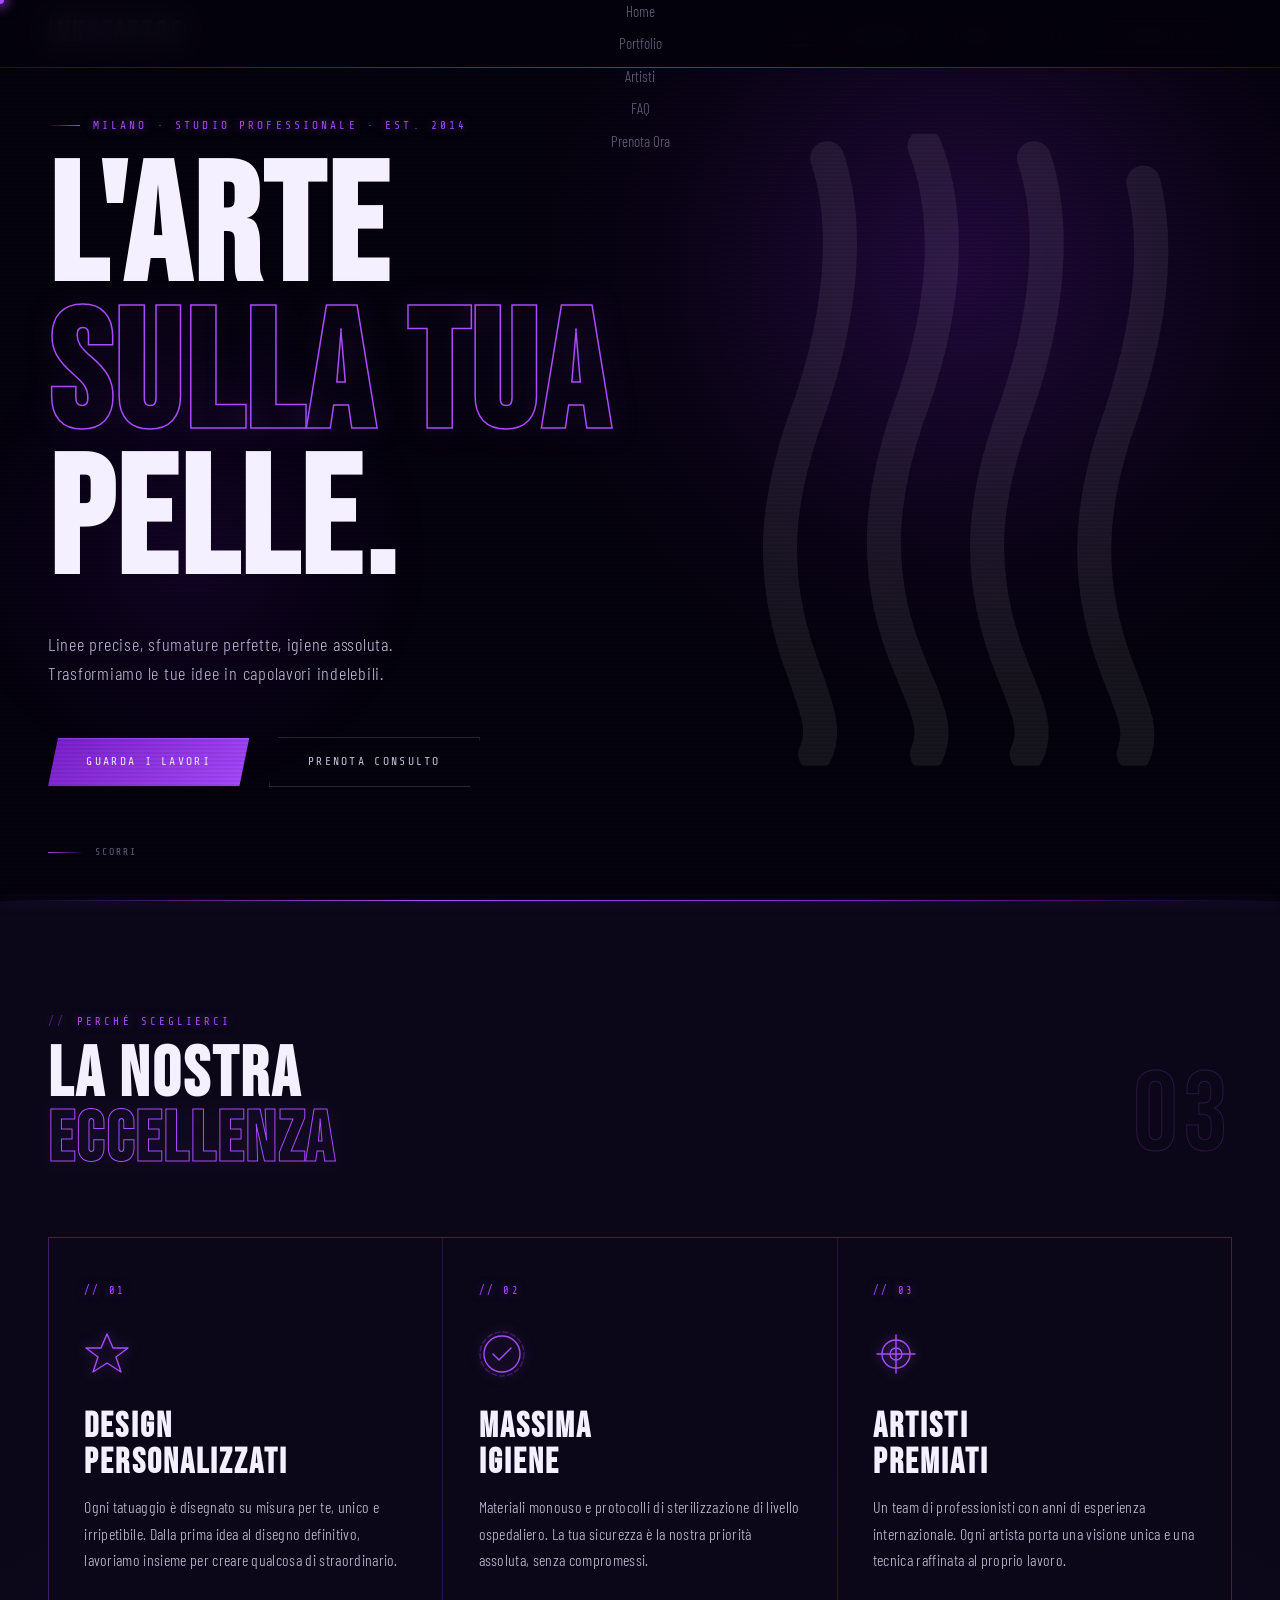
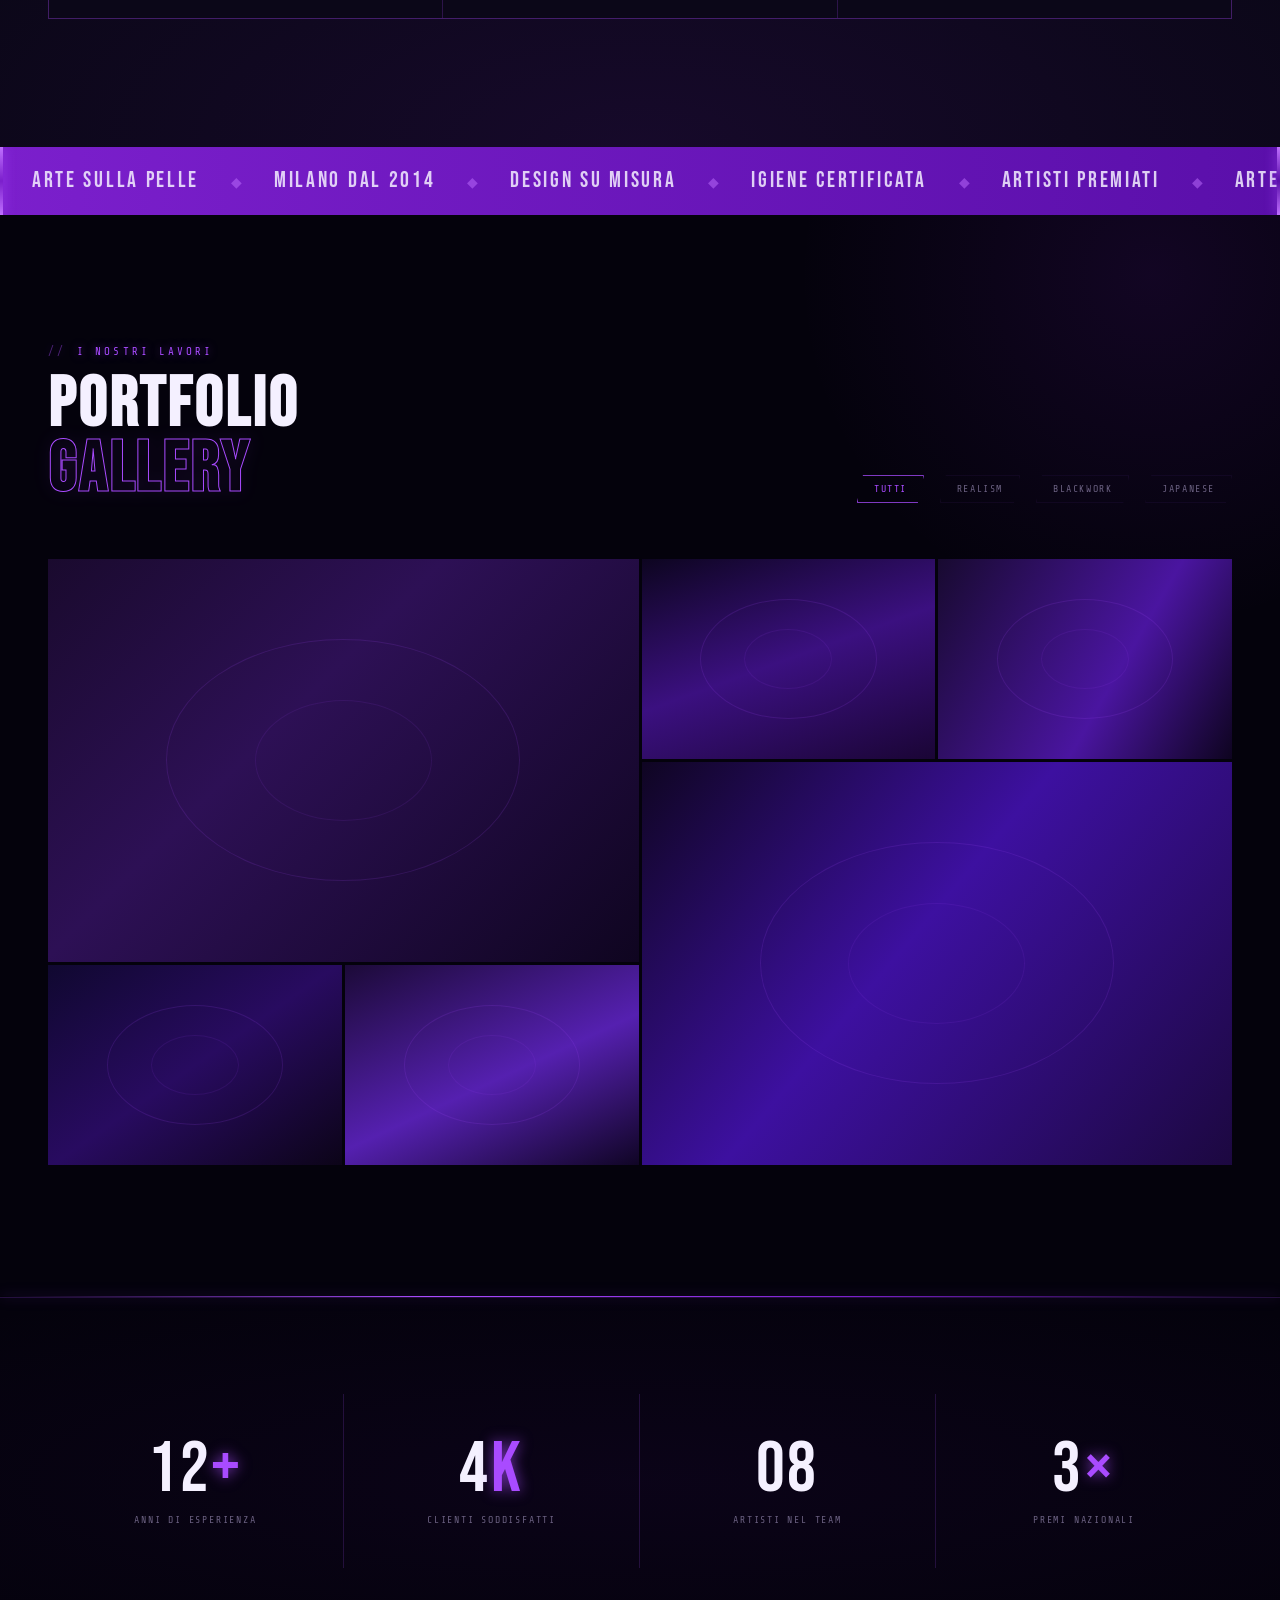
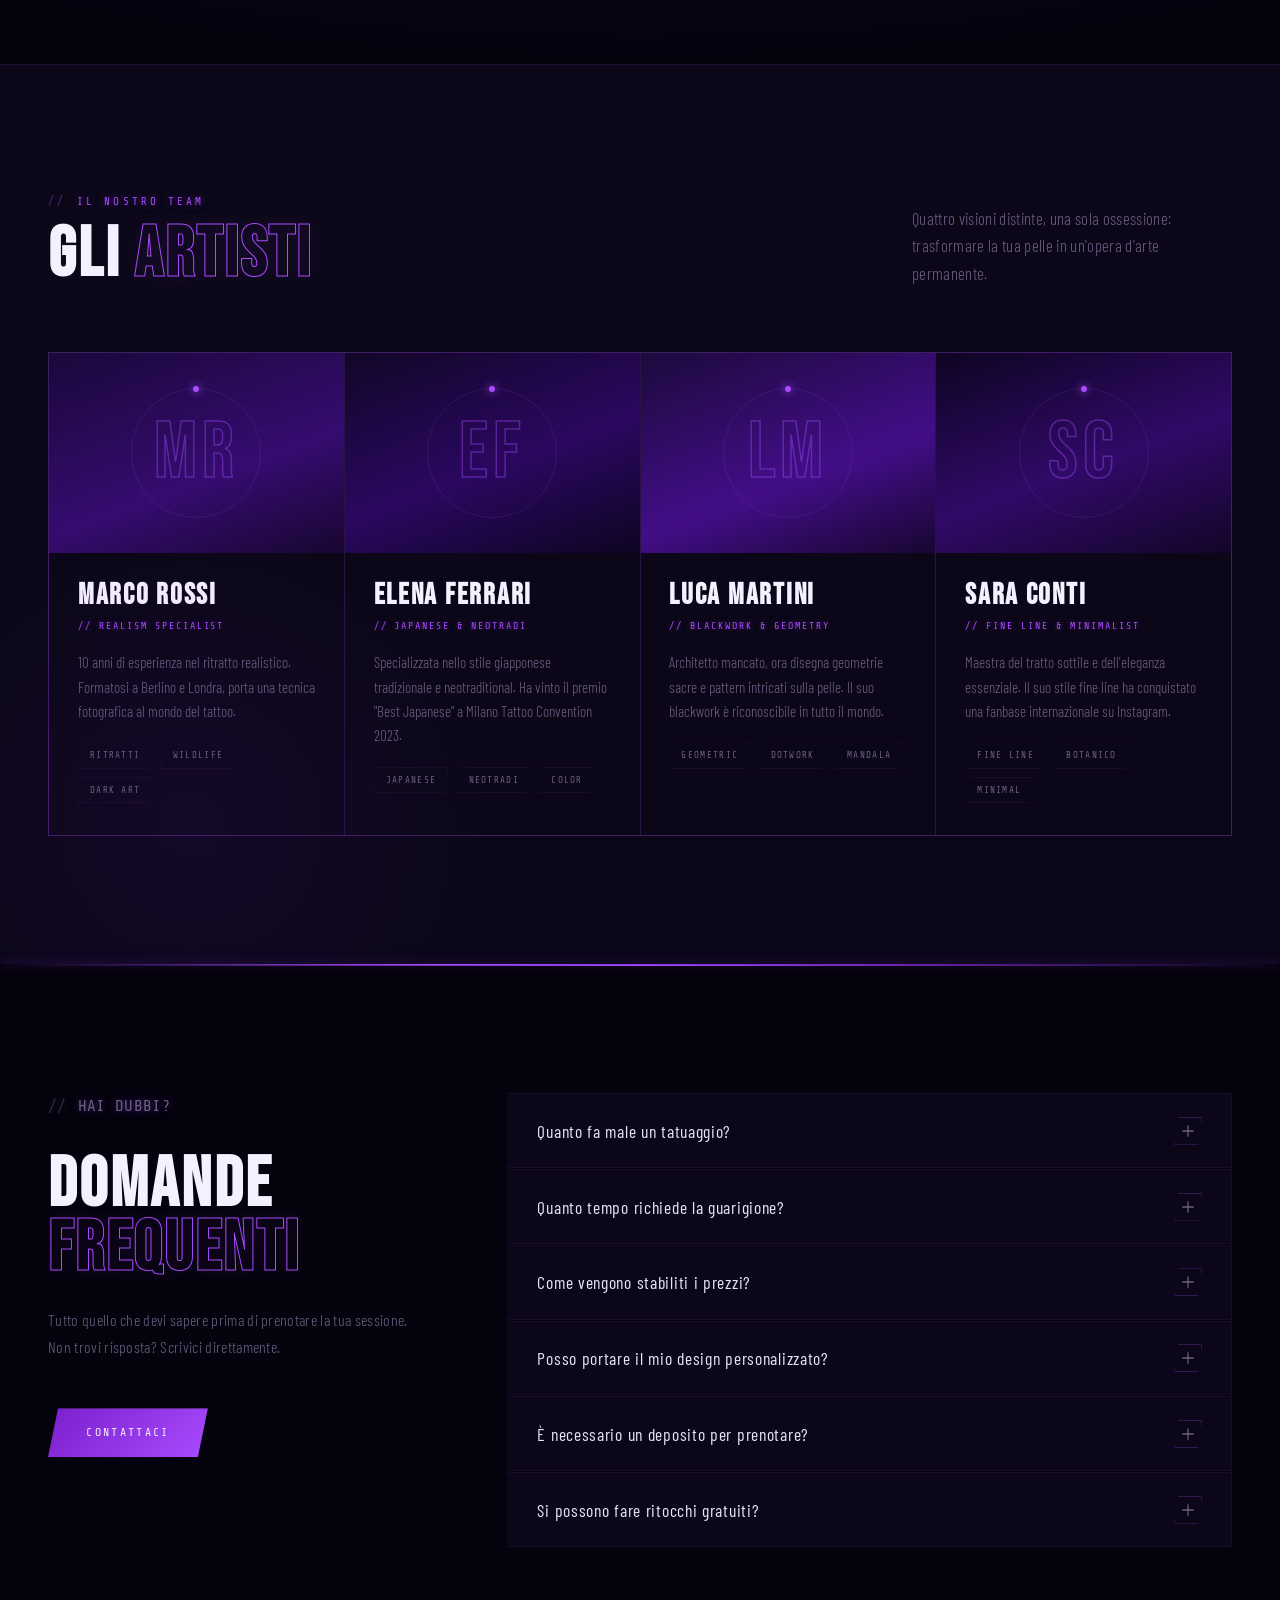
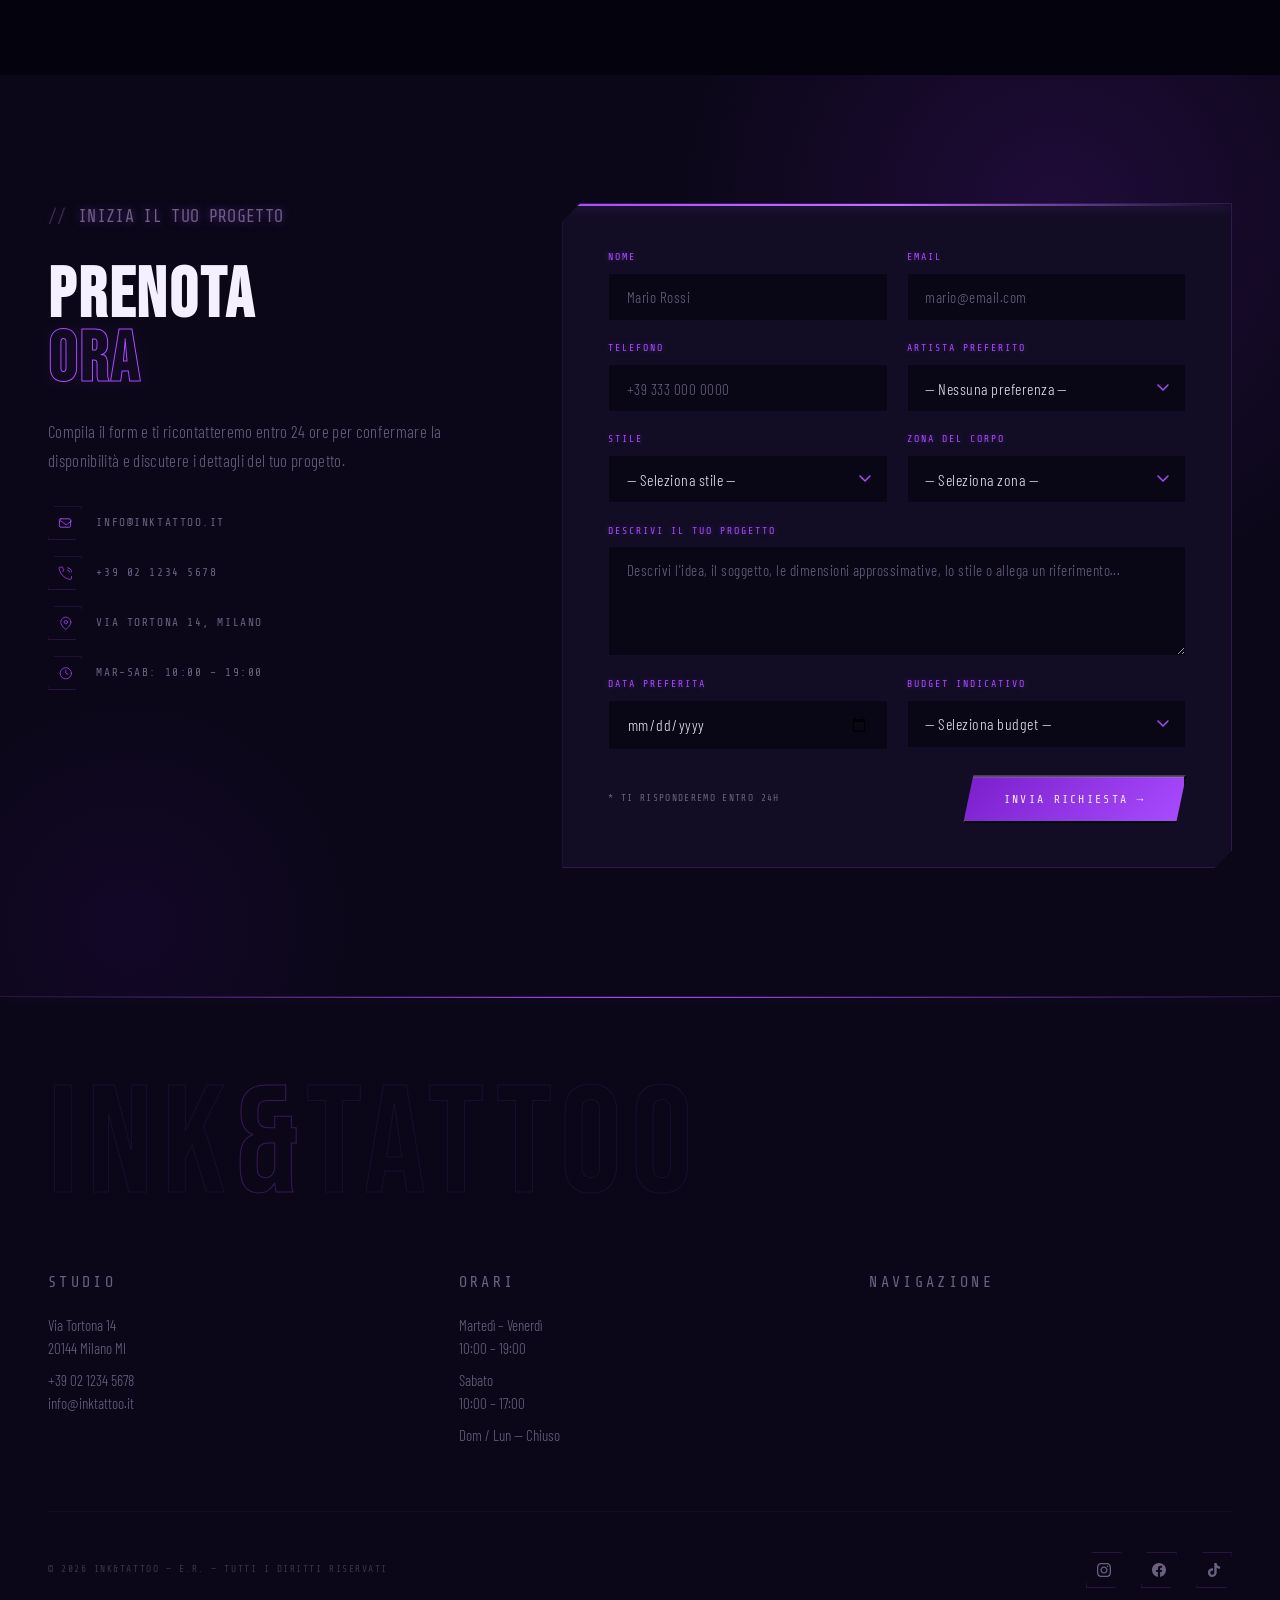
==== commit 7ae90627: "index.html" ====
--- a/index.html
+++ b/index.html
@@ -1,696 +1,869 @@
 <!DOCTYPE html>
 <html lang="it">
 <head>
-<meta charset="UTF-8" />
-<meta name="viewport" content="width=device-width, initial-scale=1.0" />
+<meta charset="UTF-8"/>
+<meta name="viewport" content="width=device-width, initial-scale=1.0"/>
 <title>Ink & Tattoo | Studio Professionale Milano</title>
-<link rel="preconnect" href="https://fonts.googleapis.com" />
-<link rel="preconnect" href="https://fonts.gstatic.com" crossorigin />
-<link href="https://fonts.googleapis.com/css2?family=Bebas+Neue&family=Barlow+Condensed:ital,wght@0,300;0,400;0,600;0,700;1,600&family=Share+Tech+Mono&display=swap" rel="stylesheet" />
+<link rel="preconnect" href="https://fonts.googleapis.com"/>
+<link rel="preconnect" href="https://fonts.gstatic.com" crossorigin/>
+<link href="https://fonts.googleapis.com/css2?family=Bebas+Neue&family=Barlow+Condensed:ital,wght@0,300;0,400;0,600;0,700;1,600&family=Share+Tech+Mono:wght@400&display=swap" rel="stylesheet"/>
 
 <style>
-*, *::before, *::after { box-sizing: border-box; margin: 0; padding: 0; }
-
-:root {
-  --black:    #04020C;
-  --dark:     #0B0718;
-  --surface:  #120D24;
-  --purple:   #7B1FCC;
-  --neon:     #A94BFF;
-  --glow:     #C070FF;
-  --chrome:   #C8C4DC;
-  --silver:   #E8E4F8;
-  --white:    #F4F0FF;
-  --muted:    #6A6080;
-  --border:   rgba(169, 75, 255, 0.18);
-}
-
-html { scroll-behavior: smooth; }
-
-body {
-  background: var(--black);
-  color: var(--chrome);
-  font-family: 'Barlow Condensed', sans-serif;
-  font-weight: 300;
-  line-height: 1.6;
-  overflow-x: hidden;
-  cursor: none;
-}
-
-/* ── GRAIN OVERLAY ── */
-body::before {
-  content: '';
-  position: fixed; inset: 0; z-index: 0;
-  background-image: url("data:image/svg+xml,%3Csvg viewBox='0 0 256 256' xmlns='http://www.w3.org/2000/svg'%3E%3Cfilter id='n'%3E%3CfeTurbulence type='fractalNoise' baseFrequency='0.9' numOctaves='4' stitchTiles='stitch'/%3E%3C/filter%3E%3Crect width='100%25' height='100%25' filter='url(%23n)' opacity='0.04'/%3E%3C/svg%3E");
-  pointer-events: none;
-  opacity: 0.55;
-}
-
-/* ── CUSTOM CURSOR ── */
-.cursor {
-  width: 8px; height: 8px;
-  background: var(--neon);
-  border-radius: 50%;
-  position: fixed; top: 0; left: 0;
-  pointer-events: none;
-  z-index: 9999;
-  transform: translate(-50%,-50%);
-  box-shadow: 0 0 12px 4px rgba(169,75,255,0.6);
-  transition: width .18s, height .18s, background .18s;
-}
-.cursor.big {
-  width: 32px; height: 32px;
-  background: transparent;
-  border: 1.5px solid var(--neon);
-  box-shadow: 0 0 18px 4px rgba(169,75,255,0.3), inset 0 0 10px rgba(169,75,255,0.1);
-}
-
-/* ── SCANLINE ── */
-.scanline {
-  position: fixed; inset: 0; z-index: 1;
-  background: repeating-linear-gradient(
-    0deg,
-    transparent,
-    transparent 2px,
-    rgba(0,0,0,0.08) 2px,
-    rgba(0,0,0,0.08) 4px
-  );
-  pointer-events: none;
-}
-
-/* ── NAV ── */
-nav {
-  position: fixed; top: 0; left: 0; width: 100%; z-index: 200;
-  display: flex; align-items: center; justify-content: space-between;
-  padding: 0 3rem;
-  height: 68px;
-  background: rgba(4,2,12,0.85);
-  backdrop-filter: blur(16px);
-  border-bottom: 1px solid var(--border);
-}
-nav::after {
-  content: '';
-  position: absolute; bottom: -1px; left: 0; right: 0;
-  height: 1px;
-  background: linear-gradient(90deg, transparent, var(--neon), transparent);
-  opacity: 0.5;
-}
-
-.nav-logo {
-  font-family: 'Bebas Neue', sans-serif;
-  font-size: 1.8rem;
-  letter-spacing: 0.1em;
-  color: var(--white);
-  text-decoration: none;
-  position: relative;
-}
-.nav-logo span {
-  color: var(--neon);
-  text-shadow: 0 0 14px rgba(169,75,255,0.9);
-}
-
-.nav-links { display: flex; gap: 2.5rem; list-style: none; align-items: center; }
-.nav-links a {
-  font-family: 'Share Tech Mono', monospace;
-  font-size: 0.72rem;
-  letter-spacing: 0.18em;
-  text-transform: uppercase;
-  color: var(--chrome);
-  text-decoration: none;
-  transition: color .2s;
-  position: relative;
-}
-.nav-links a::before {
-  content: '';
-  position: absolute; bottom: -3px; left: 0;
-  width: 0; height: 1px;
-  background: linear-gradient(90deg, var(--neon), var(--glow));
-  box-shadow: 0 0 6px var(--neon);
-  transition: width .3s;
-}
-.nav-links a:hover { color: var(--glow); }
-.nav-links a:hover::before { width: 100%; }
-
-.nav-cta {
-  font-family: 'Share Tech Mono', monospace;
-  font-size: 0.68rem;
-  letter-spacing: 0.16em;
-  text-transform: uppercase;
-  padding: .55rem 1.4rem;
-  background: transparent;
-  color: var(--neon) !important;
-  border: 1px solid var(--neon);
-  text-decoration: none;
-  clip-path: polygon(8px 0%, 100% 0%, calc(100% - 8px) 100%, 0% 100%);
-  transition: background .2s, box-shadow .2s, color .2s;
-  position: relative;
-}
-.nav-cta::before { display: none !important; }
-.nav-cta:hover {
-  background: var(--neon);
-  color: var(--black) !important;
-  box-shadow: 0 0 20px rgba(169,75,255,0.6);
-}
-
-/* ── HERO ── */
-.hero {
-  min-height: 100vh;
-  display: flex;
-  flex-direction: column;
-  justify-content: center;
-  padding: 100px 3rem 6rem;
-  position: relative;
-  overflow: hidden;
-  background: var(--black);
-}
-
-/* Big diagonal purple glow */
-.hero::before {
-  content: '';
-  position: absolute;
-  top: -20%; right: -10%;
-  width: 70vw; height: 70vw;
-  background: radial-gradient(ellipse at center,
-    rgba(123,31,204,0.25) 0%,
-    rgba(123,31,204,0.06) 45%,
-    transparent 70%);
-  pointer-events: none;
-}
-.hero::after {
-  content: '';
-  position: absolute;
-  bottom: 10%; left: -5%;
-  width: 40vw; height: 40vw;
-  background: radial-gradient(ellipse at center,
-    rgba(100,20,180,0.15) 0%,
-    transparent 65%);
-  pointer-events: none;
-}
-
-/* Claw marks — SVG background */
-.hero-claws {
-  position: absolute;
-  top: 50%; right: 5%;
-  transform: translateY(-50%);
-  width: min(38vw, 500px);
-  opacity: 0.07;
-  pointer-events: none;
-  z-index: 0;
-}
-
-.hero-tag {
-  font-family: 'Share Tech Mono', monospace;
-  font-size: 0.7rem;
-  letter-spacing: 0.28em;
-  text-transform: uppercase;
-  color: var(--neon);
-  text-shadow: 0 0 10px rgba(169,75,255,0.7);
-  margin-bottom: 1.5rem;
-  display: flex; align-items: center; gap: 0.8rem;
-  opacity: 0;
-  animation: fadeUp .6s .3s forwards;
-}
-.hero-tag::before {
-  content: '';
-  display: inline-block;
-  width: 32px; height: 1px;
-  background: linear-gradient(90deg, transparent, var(--neon));
-}
-
-.hero-title {
-  font-family: 'Bebas Neue', sans-serif;
-  font-size: clamp(6rem, 13vw, 14rem);
-  line-height: 0.88;
-  letter-spacing: 0.02em;
-  color: var(--white);
-  position: relative; z-index: 1;
-  opacity: 0;
-  animation: fadeUp .8s .5s forwards;
-}
-.hero-title .line-accent {
-  display: block;
-  -webkit-text-stroke: 1.5px var(--neon);
-  color: transparent;
-  text-shadow: none;
-  filter: drop-shadow(0 0 12px rgba(169,75,255,0.5));
-}
-.hero-title .line-normal { display: block; }
-
-.hero-sub {
-  font-size: 1.15rem;
-  font-weight: 300;
-  letter-spacing: 0.04em;
-  color: var(--chrome);
-  max-width: 480px;
-  line-height: 1.6;
-  margin: 2rem 0 3rem;
-  opacity: 0;
-  animation: fadeUp .7s .8s forwards;
-}
-
-.hero-actions {
-  display: flex; gap: 1.2rem; align-items: center;
-  opacity: 0;
-  animation: fadeUp .6s 1.0s forwards;
-}
-
-.btn-primary {
-  font-family: 'Share Tech Mono', monospace;
-  font-size: 0.72rem;
-  letter-spacing: 0.2em;
-  text-transform: uppercase;
-  padding: .95rem 2.4rem;
-  background: linear-gradient(135deg, var(--purple), var(--neon));
-  color: var(--white);
-  text-decoration: none;
-  clip-path: polygon(10px 0%, 100% 0%, calc(100% - 10px) 100%, 0% 100%);
-  box-shadow: 0 0 28px rgba(169,75,255,0.4), inset 0 1px 0 rgba(255,255,255,0.1);
-  transition: box-shadow .25s, transform .15s;
-  display: inline-block;
-}
-.btn-primary:hover {
-  box-shadow: 0 0 44px rgba(169,75,255,0.7), 0 0 80px rgba(169,75,255,0.25);
-  transform: translateY(-2px);
-}
-
-.btn-ghost {
-  font-family: 'Share Tech Mono', monospace;
-  font-size: 0.72rem;
-  letter-spacing: 0.2em;
-  text-transform: uppercase;
-  padding: .95rem 2.4rem;
-  background: transparent;
-  color: var(--chrome);
-  border: 1px solid rgba(200,196,220,0.2);
-  text-decoration: none;
-  clip-path: polygon(10px 0%, 100% 0%, calc(100% - 10px) 100%, 0% 100%);
-  transition: border-color .25s, color .25s, transform .15s;
-  display: inline-block;
-}
-.btn-ghost:hover {
-  border-color: var(--neon);
-  color: var(--glow);
-  transform: translateY(-2px);
-}
-
-/* scroll indicator */
-.hero-scroll {
-  position: absolute; bottom: 2.5rem; left: 3rem;
-  display: flex; align-items: center; gap: .7rem;
-  font-family: 'Share Tech Mono', monospace;
-  font-size: 0.62rem; letter-spacing: .2em; text-transform: uppercase;
-  color: var(--muted);
-  opacity: 0; animation: fadeUp .5s 1.3s forwards;
-}
-.scroll-line {
-  width: 36px; height: 1px;
-  background: linear-gradient(90deg, var(--neon), transparent);
-  animation: scrollPulse 2s infinite;
-}
-@keyframes scrollPulse {
-  0%,100% { opacity: .4; } 50% { opacity: 1; }
-}
-
-/* ── PURPLE LINE DIVIDER ── */
-.glow-divider {
-  height: 1px;
-  background: linear-gradient(90deg, transparent 0%, var(--neon) 40%, var(--purple) 60%, transparent 100%);
-  box-shadow: 0 0 12px rgba(169,75,255,0.5);
-  position: relative; z-index: 2;
-}
-
-/* ── FEATURES ── */
-.features {
-  background: var(--dark);
-  padding: 7rem 3rem 8rem;
-  position: relative;
-  overflow: hidden;
-}
-.features::before {
-  content: '';
-  position: absolute; top: 0; left: 0; right: 0; bottom: 0;
-  background: radial-gradient(ellipse 60% 40% at 50% 100%, rgba(123,31,204,0.1), transparent);
-  pointer-events: none;
-}
-
-.features-header {
-  display: flex;
-  justify-content: space-between;
-  align-items: flex-end;
-  margin-bottom: 4rem;
-}
-
-.section-label {
-  font-family: 'Share Tech Mono', monospace;
-  font-size: 0.68rem;
-  letter-spacing: 0.28em;
-  text-transform: uppercase;
-  color: var(--neon);
-  text-shadow: 0 0 8px rgba(169,75,255,0.5);
-  margin-bottom: .8rem;
-  display: flex; align-items: center; gap: .7rem;
-}
-.section-label::before {
-  content: '//';
-  opacity: .5;
-}
-
-.section-title {
-  font-family: 'Bebas Neue', sans-serif;
-  font-size: clamp(3rem, 5.5vw, 5.5rem);
-  line-height: .92;
-  letter-spacing: .04em;
-  color: var(--white);
-}
-.section-title .accent {
-  -webkit-text-stroke: 1px var(--neon);
-  color: transparent;
-  filter: drop-shadow(0 0 8px rgba(169,75,255,0.4));
-}
-
-.feat-index {
-  font-family: 'Bebas Neue', sans-serif;
-  font-size: 7rem;
-  line-height: 1;
-  -webkit-text-stroke: 1px rgba(169,75,255,0.2);
-  color: transparent;
-  letter-spacing: .04em;
-}
-
-/* Cards */
-.cards-grid {
-  display: grid;
-  grid-template-columns: repeat(3, 1fr);
-  gap: 1px;
-  background: var(--border);
-  border: 1px solid var(--border);
-}
-
-.card {
-  background: var(--dark);
-  padding: 2.8rem 2.2rem;
-  position: relative;
-  overflow: hidden;
-  transition: background .3s;
-  opacity: 0;
-  transform: translateY(30px);
-  transition: opacity .7s, transform .7s, background .3s;
-}
-.card.visible { opacity: 1; transform: translateY(0); }
-.card:nth-child(2) { transition-delay: .12s; }
-.card:nth-child(3) { transition-delay: .24s; }
-
-/* Animated purple corner */
-.card::before {
-  content: '';
-  position: absolute; top: 0; left: 0;
-  width: 0; height: 2px;
-  background: linear-gradient(90deg, var(--neon), var(--glow));
-  box-shadow: 0 0 12px rgba(169,75,255,0.8);
-  transition: width .4s cubic-bezier(.4,0,.2,1);
-}
-.card::after {
-  content: '';
-  position: absolute; top: 0; left: 0;
-  width: 2px; height: 0;
-  background: linear-gradient(180deg, var(--neon), transparent);
-  transition: height .4s .1s cubic-bezier(.4,0,.2,1);
-}
-.card:hover::before { width: 100%; }
-.card:hover::after  { height: 60%; }
-.card:hover { background: var(--surface); }
-
-/* hover glow blob */
-.card:hover .card-glow {
-  opacity: 1;
-}
-.card-glow {
-  position: absolute;
-  top: -40px; right: -40px;
-  width: 180px; height: 180px;
-  background: radial-gradient(circle, rgba(169,75,255,0.08) 0%, transparent 70%);
-  border-radius: 50%;
-  pointer-events: none;
-  opacity: 0;
-  transition: opacity .4s;
-}
-
-.card-num {
-  font-family: 'Share Tech Mono', monospace;
-  font-size: 0.65rem;
-  letter-spacing: 0.22em;
-  color: var(--neon);
-  text-shadow: 0 0 8px rgba(169,75,255,0.5);
-  margin-bottom: 2rem;
-}
-
-.card-icon {
-  width: 46px; height: 46px;
-  margin-bottom: 1.6rem;
-  color: var(--neon);
-  filter: drop-shadow(0 0 6px rgba(169,75,255,0.5));
-}
-
-.card-title {
-  font-family: 'Bebas Neue', sans-serif;
-  font-size: 2.2rem;
-  letter-spacing: .06em;
-  color: var(--white);
-  margin-bottom: .9rem;
-  line-height: 1;
-}
-
-.card-desc {
-  font-size: 1rem;
-  font-weight: 300;
-  color: var(--chrome);
-  line-height: 1.65;
-  letter-spacing: .02em;
-}
-
-/* ── MARQUEE ── */
-.marquee-band {
-  background: linear-gradient(90deg, var(--purple), #5A0FAA, var(--purple));
-  background-size: 200% 100%;
-  animation: bgShift 6s linear infinite;
-  overflow: hidden; padding: 1rem 0;
-  display: flex; position: relative;
-}
-.marquee-band::before,
-.marquee-band::after {
-  content: '';
-  position: absolute; top: 0; bottom: 0;
-  width: 3px;
-  background: linear-gradient(180deg, var(--glow), transparent, var(--glow));
-  box-shadow: 0 0 12px var(--neon);
-}
-.marquee-band::before { left: 0; }
-.marquee-band::after  { right: 0; }
-
-.marquee-track {
-  display: flex;
-  white-space: nowrap;
-  animation: marquee 14s linear infinite;
-}
-.marquee-item {
-  font-family: 'Bebas Neue', sans-serif;
-  font-size: 1.4rem;
-  letter-spacing: .12em;
-  color: rgba(244,240,255,0.85);
-  padding: 0 2rem;
-}
-.marquee-dot {
-  color: rgba(192,112,255,0.5);
-  font-size: 0.9rem;
-  padding: 0;
-  display: flex; align-items: center;
-}
-
-@keyframes bgShift {
-  0%   { background-position: 0% 50%; }
-  100% { background-position: 200% 50%; }
-}
-
-/* ── STATS ── */
-.stats {
-  background: var(--black);
-  padding: 6rem 3rem;
-  display: grid;
-  grid-template-columns: repeat(4, 1fr);
-  position: relative;
-  border-top: 1px solid var(--border);
-  border-bottom: 1px solid var(--border);
-}
-.stats::before {
-  content: '';
-  position: absolute; inset: 0;
-  background: radial-gradient(ellipse 80% 60% at 50% 50%, rgba(100,20,180,0.07), transparent);
-  pointer-events: none;
-}
-
-.stat-item {
-  padding: 2.5rem 2rem;
-  border-right: 1px solid var(--border);
-  text-align: center;
-  position: relative;
-  opacity: 0; transform: translateY(20px);
-  transition: opacity .6s, transform .6s;
-}
-.stat-item:last-child { border-right: none; }
-.stat-item.visible { opacity: 1; transform: translateY(0); }
-.stat-item:nth-child(2) { transition-delay: .1s; }
-.stat-item:nth-child(3) { transition-delay: .2s; }
-.stat-item:nth-child(4) { transition-delay: .3s; }
-
-.stat-num {
-  font-family: 'Bebas Neue', sans-serif;
-  font-size: 4.5rem;
-  line-height: 1;
-  color: var(--white);
-  letter-spacing: .04em;
-  margin-bottom: .4rem;
-}
-.stat-num em {
-  font-style: normal;
-  color: var(--neon);
-  text-shadow: 0 0 14px rgba(169,75,255,0.7);
-}
-
-.stat-label {
-  font-family: 'Share Tech Mono', monospace;
-  font-size: 0.62rem;
-  letter-spacing: .18em;
-  text-transform: uppercase;
-  color: var(--muted);
-}
-
-/* ── FOOTER ── */
-footer {
-  background: var(--dark);
-  border-top: 1px solid var(--border);
-  padding: 5rem 3rem 3rem;
-  position: relative;
-  overflow: hidden;
-}
-footer::before {
-  content: '';
-  position: absolute; top: 0; left: 0; right: 0;
-  height: 1px;
-  background: linear-gradient(90deg, transparent, var(--neon), transparent);
-  box-shadow: 0 0 16px rgba(169,75,255,0.4);
-}
-
-.footer-big-logo {
-  font-family: 'Bebas Neue', sans-serif;
-  font-size: clamp(4rem, 12vw, 10rem);
-  letter-spacing: .06em;
-  line-height: .9;
-  -webkit-text-stroke: 1px rgba(169,75,255,0.12);
-  color: transparent;
-  user-select: none;
-  margin-bottom: 3.5rem;
-  position: relative;
-}
-.footer-big-logo span {
-  -webkit-text-stroke: 1px rgba(169,75,255,0.3);
-}
-
-.footer-grid {
-  display: grid;
-  grid-template-columns: 1fr auto;
-  gap: 4rem;
-  align-items: end;
-  margin-bottom: 3.5rem;
-}
-
-.footer-tagline {
-  font-family: 'Barlow Condensed', sans-serif;
-  font-size: 1.05rem;
-  font-weight: 300;
-  color: var(--muted);
-  letter-spacing: .05em;
-  max-width: 300px;
-  line-height: 1.6;
-}
-
-.footer-links {
-  display: flex;
-  flex-direction: column;
-  gap: .9rem;
-  align-items: flex-end;
-}
-.footer-links a {
-  font-family: 'Share Tech Mono', monospace;
-  font-size: .68rem;
-  letter-spacing: .18em;
-  text-transform: uppercase;
-  color: var(--muted);
-  text-decoration: none;
-  transition: color .2s, text-shadow .2s;
-}
-.footer-links a:hover {
-  color: var(--neon);
-  text-shadow: 0 0 8px rgba(169,75,255,0.5);
-}
-
-.footer-bottom {
-  display: flex;
-  justify-content: space-between;
-  align-items: center;
-  padding-top: 2.5rem;
-  border-top: 1px solid rgba(169,75,255,0.08);
-}
-
-.footer-copy {
-  font-family: 'Share Tech Mono', monospace;
-  font-size: .6rem;
-  letter-spacing: .16em;
-  text-transform: uppercase;
-  color: rgba(106,96,128,0.5);
-}
-
-.footer-social { display: flex; gap: 1.2rem; }
-.footer-social a {
-  width: 36px; height: 36px;
-  display: flex; align-items: center; justify-content: center;
-  border: 1px solid rgba(169,75,255,0.2);
-  clip-path: polygon(6px 0%, 100% 0%, calc(100% - 6px) 100%, 0% 100%);
-  transition: border-color .2s, background .2s, box-shadow .2s;
-}
-.footer-social a:hover {
-  border-color: var(--neon);
-  background: rgba(169,75,255,0.1);
-  box-shadow: 0 0 12px rgba(169,75,255,0.3);
-}
-.footer-social svg { width: 14px; height: 14px; fill: var(--muted); transition: fill .2s; }
-.footer-social a:hover svg { fill: var(--neon); }
-
-/* ── ANIMATIONS ── */
-@keyframes fadeUp {
-  to { opacity: 1; transform: translateY(0); }
-}
-@keyframes marquee {
-  from { transform: translateX(0); }
-  to   { transform: translateX(-50%); }
-}
-
-/* ── RESPONSIVE ── */
-@media (max-width: 900px) {
-  nav     { padding: 0 1.8rem; }
-  .hero   { padding: 90px 1.8rem 5rem; }
-  .features { padding: 5rem 1.8rem; }
-  .stats  { grid-template-columns: repeat(2,1fr); padding: 4rem 1.8rem; }
-  footer  { padding: 4rem 1.8rem 2.5rem; }
-  .footer-grid { grid-template-columns: 1fr; gap: 2rem; }
-  .footer-links { align-items: flex-start; }
-}
-@media (max-width: 700px) {
-  .nav-links { display: none; }
-  .cards-grid { grid-template-columns: 1fr; }
-  .features-header { flex-direction: column; align-items: flex-start; gap: 1rem; }
-  .hero-title { font-size: clamp(5rem, 18vw, 7rem); }
-  .hero-actions { flex-wrap: wrap; }
-  .stat-item { border-right: none; border-bottom: 1px solid var(--border); }
+/* ─────────────────────────────────────────
+   RESET & TOKENS
+───────────────────────────────────────── */
+*,*::before,*::after{box-sizing:border-box;margin:0;padding:0}
+
+:root{
+  --black:   #04020C;
+  --dark:    #0B0718;
+  --surface: #120D24;
+  --card:    #160F28;
+  --purple:  #7B1FCC;
+  --neon:    #A94BFF;
+  --glow:    #C070FF;
+  --chrome:  #C8C4DC;
+  --silver:  #E8E4F8;
+  --white:   #F4F0FF;
+  --muted:   #6A6080;
+  --border:  rgba(169,75,255,.18);
+  --border2: rgba(169,75,255,.08);
+
+  --f-display: 'Bebas Neue',sans-serif;
+  --f-mono:    'Share Tech Mono',monospace;
+  --f-body:    'Barlow Condensed',sans-serif;
+}
+
+html{scroll-behavior:smooth}
+body{
+  background:var(--black);
+  color:var(--chrome);
+  font-family:var(--f-body);
+  font-weight:300;
+  line-height:1.6;
+  overflow-x:hidden;
+  cursor:none;
+}
+
+/* grain */
+body::before{
+  content:'';position:fixed;inset:0;z-index:0;
+  background-image:url("data:image/svg+xml,%3Csvg viewBox='0 0 256 256' xmlns='http://www.w3.org/2000/svg'%3E%3Cfilter id='n'%3E%3CfeTurbulence type='fractalNoise' baseFrequency='0.9' numOctaves='4' stitchTiles='stitch'/%3E%3C/filter%3E%3Crect width='100%25' height='100%25' filter='url(%23n)' opacity='0.04'/%3E%3C/svg%3E");
+  pointer-events:none;opacity:.55;
+}
+
+/* scanlines */
+.scanline{
+  position:fixed;inset:0;z-index:1;pointer-events:none;
+  background:repeating-linear-gradient(0deg,transparent,transparent 2px,rgba(0,0,0,.07) 2px,rgba(0,0,0,.07) 4px);
+}
+
+/* cursor */
+.cursor{
+  width:8px;height:8px;background:var(--neon);border-radius:50%;
+  position:fixed;top:0;left:0;pointer-events:none;z-index:9999;
+  transform:translate(-50%,-50%);
+  box-shadow:0 0 12px 4px rgba(169,75,255,.6);
+  transition:width .18s,height .18s,background .18s,border .18s;
+}
+.cursor.big{
+  width:32px;height:32px;background:transparent;
+  border:1.5px solid var(--neon);
+  box-shadow:0 0 18px 4px rgba(169,75,255,.3),inset 0 0 10px rgba(169,75,255,.1);
+}
+
+/* shared */
+.section-label{
+  font-family:var(--f-mono);font-size:.68rem;letter-spacing:.28em;
+  text-transform:uppercase;color:var(--neon);
+  text-shadow:0 0 8px rgba(169,75,255,.5);
+  margin-bottom:.8rem;display:flex;align-items:center;gap:.7rem;
+}
+.section-label::before{content:'//';opacity:.45}
+
+.section-title{
+  font-family:var(--f-display);
+  font-size:clamp(3rem,5.5vw,5.5rem);
+  line-height:.92;letter-spacing:.04em;color:var(--white);
+}
+.section-title .accent{
+  -webkit-text-stroke:1px var(--neon);color:transparent;
+  filter:drop-shadow(0 0 8px rgba(169,75,255,.4));
+}
+
+.glow-divider{
+  height:1px;position:relative;z-index:2;
+  background:linear-gradient(90deg,transparent,var(--neon),var(--purple),transparent);
+  box-shadow:0 0 12px rgba(169,75,255,.5);
+}
+
+.btn-primary{
+  font-family:var(--f-mono);font-size:.72rem;letter-spacing:.2em;
+  text-transform:uppercase;padding:.95rem 2.4rem;
+  background:linear-gradient(135deg,var(--purple),var(--neon));
+  color:var(--white);text-decoration:none;
+  clip-path:polygon(10px 0%,100% 0%,calc(100% - 10px) 100%,0% 100%);
+  box-shadow:0 0 28px rgba(169,75,255,.4),inset 0 1px 0 rgba(255,255,255,.1);
+  transition:box-shadow .25s,transform .15s;display:inline-block;
+}
+.btn-primary:hover{box-shadow:0 0 44px rgba(169,75,255,.7),0 0 80px rgba(169,75,255,.25);transform:translateY(-2px)}
+
+.btn-ghost{
+  font-family:var(--f-mono);font-size:.72rem;letter-spacing:.2em;
+  text-transform:uppercase;padding:.95rem 2.4rem;background:transparent;
+  color:var(--chrome);border:1px solid rgba(200,196,220,.2);text-decoration:none;
+  clip-path:polygon(10px 0%,100% 0%,calc(100% - 10px) 100%,0% 100%);
+  transition:border-color .25s,color .25s,transform .15s;display:inline-block;
+}
+.btn-ghost:hover{border-color:var(--neon);color:var(--glow);transform:translateY(-2px)}
+
+@keyframes fadeUp{to{opacity:1;transform:translateY(0)}}
+@keyframes marquee{from{transform:translateX(0)}to{transform:translateX(-50%)}}
+@keyframes glowPulse{0%,100%{opacity:.5}50%{opacity:1}}
+@keyframes rotateSlow{from{transform:rotate(0deg)}to{transform:rotate(360deg)}}
+
+/* ─────────────────────────────────────────
+   NAV
+───────────────────────────────────────── */
+nav{
+  position:fixed;top:0;left:0;width:100%;z-index:200;
+  display:flex;align-items:center;justify-content:space-between;
+  padding:0 3rem;height:68px;
+  background:rgba(4,2,12,.88);backdrop-filter:blur(16px);
+  border-bottom:1px solid var(--border);
+}
+nav::after{
+  content:'';position:absolute;bottom:-1px;left:0;right:0;height:1px;
+  background:linear-gradient(90deg,transparent,var(--neon),transparent);
+  opacity:.5;
+}
+
+.nav-logo{
+  font-family:var(--f-display);font-size:1.8rem;letter-spacing:.1em;
+  color:var(--white);text-decoration:none;
+}
+.nav-logo span{color:var(--neon);text-shadow:0 0 14px rgba(169,75,255,.9)}
+
+.nav-links{display:flex;gap:2rem;list-style:none;align-items:center}
+.nav-links a{
+  font-family:var(--f-mono);font-size:.7rem;letter-spacing:.18em;
+  text-transform:uppercase;color:var(--chrome);text-decoration:none;
+  transition:color .2s;position:relative;
+}
+.nav-links a::before{
+  content:'';position:absolute;bottom:-3px;left:0;width:0;height:1px;
+  background:linear-gradient(90deg,var(--neon),var(--glow));
+  box-shadow:0 0 6px var(--neon);transition:width .3s;
+}
+.nav-links a:hover{color:var(--glow)}
+.nav-links a:hover::before{width:100%}
+.nav-links a.active{color:var(--neon)}
+.nav-links a.active::before{width:100%}
+
+.nav-cta{
+  font-family:var(--f-mono);font-size:.68rem;letter-spacing:.16em;
+  text-transform:uppercase;padding:.5rem 1.4rem;background:transparent;
+  color:var(--neon)!important;border:1px solid var(--neon);text-decoration:none;
+  clip-path:polygon(8px 0%,100% 0%,calc(100% - 8px) 100%,0% 100%);
+  transition:background .2s,box-shadow .2s,color .2s;
+}
+.nav-cta::before{display:none!important}
+.nav-cta:hover{background:var(--neon);color:var(--black)!important;box-shadow:0 0 20px rgba(169,75,255,.6)}
+
+.nav-hamburger{
+  display:none;background:none;border:none;cursor:none;padding:4px;
+  flex-direction:column;gap:5px;
+}
+.nav-hamburger span{
+  display:block;width:24px;height:1.5px;background:var(--chrome);
+  transition:transform .3s,opacity .3s;
+}
+.nav-hamburger.open span:nth-child(1){transform:translateY(6.5px) rotate(45deg)}
+.nav-hamburger.open span:nth-child(2){opacity:0}
+.nav-hamburger.open span:nth-child(3){transform:translateY(-6.5px) rotate(-45deg)}
+
+/* ─────────────────────────────────────────
+   HERO
+───────────────────────────────────────── */
+.hero{
+  min-height:100vh;display:flex;flex-direction:column;
+  justify-content:center;padding:100px 3rem 6rem;
+  position:relative;overflow:hidden;background:var(--black);
+}
+.hero::before{
+  content:'';position:absolute;top:-20%;right:-10%;width:70vw;height:70vw;
+  background:radial-gradient(ellipse at center,rgba(123,31,204,.25) 0%,rgba(123,31,204,.06) 45%,transparent 70%);
+  pointer-events:none;
+}
+.hero::after{
+  content:'';position:absolute;bottom:10%;left:-5%;width:40vw;height:40vw;
+  background:radial-gradient(ellipse at center,rgba(100,20,180,.15) 0%,transparent 65%);
+  pointer-events:none;
+}
+
+.hero-claws{
+  position:absolute;top:50%;right:5%;transform:translateY(-50%);
+  width:min(38vw,500px);opacity:.07;pointer-events:none;z-index:0;
+}
+
+.hero-tag{
+  font-family:var(--f-mono);font-size:.7rem;letter-spacing:.28em;
+  text-transform:uppercase;color:var(--neon);
+  text-shadow:0 0 10px rgba(169,75,255,.7);
+  margin-bottom:1.5rem;display:flex;align-items:center;gap:.8rem;
+  opacity:0;animation:fadeUp .6s .3s forwards;
+}
+.hero-tag::before{
+  content:'';display:inline-block;width:32px;height:1px;
+  background:linear-gradient(90deg,transparent,var(--neon));
+}
+
+h1.hero-title{
+  font-family:var(--f-display);font-size:clamp(6rem,13vw,14rem);
+  line-height:.88;letter-spacing:.02em;color:var(--white);
+  position:relative;z-index:1;opacity:0;animation:fadeUp .8s .5s forwards;
+}
+.hero-title .line-accent{
+  display:block;-webkit-text-stroke:1.5px var(--neon);color:transparent;
+  filter:drop-shadow(0 0 12px rgba(169,75,255,.5));
+}
+.hero-title .line-normal{display:block}
+
+.hero-sub{
+  font-size:1.15rem;font-weight:300;letter-spacing:.04em;color:var(--chrome);
+  max-width:480px;line-height:1.6;margin:2rem 0 3rem;
+  opacity:0;animation:fadeUp .7s .8s forwards;
+}
+
+.hero-actions{
+  display:flex;gap:1.2rem;align-items:center;flex-wrap:wrap;
+  opacity:0;animation:fadeUp .6s 1s forwards;
+}
+
+.hero-scroll{
+  position:absolute;bottom:2.5rem;left:3rem;
+  display:flex;align-items:center;gap:.7rem;
+  font-family:var(--f-mono);font-size:.62rem;letter-spacing:.2em;
+  text-transform:uppercase;color:var(--muted);
+  opacity:0;animation:fadeUp .5s 1.3s forwards;
+}
+.scroll-line{
+  width:36px;height:1px;
+  background:linear-gradient(90deg,var(--neon),transparent);
+  animation:glowPulse 2s infinite;
+}
+
+/* ─────────────────────────────────────────
+   FEATURES
+───────────────────────────────────────── */
+.features{
+  background:var(--dark);padding:7rem 3rem 8rem;
+  position:relative;overflow:hidden;
+}
+.features::before{
+  content:'';position:absolute;inset:0;
+  background:radial-gradient(ellipse 60% 40% at 50% 100%,rgba(123,31,204,.1),transparent);
+  pointer-events:none;
+}
+
+.features-header{
+  display:flex;justify-content:space-between;align-items:flex-end;margin-bottom:4rem;
+}
+.feat-index{
+  font-family:var(--f-display);font-size:7rem;line-height:1;
+  -webkit-text-stroke:1px rgba(169,75,255,.2);color:transparent;letter-spacing:.04em;
+}
+
+.cards-grid{
+  display:grid;grid-template-columns:repeat(3,1fr);
+  gap:1px;background:var(--border);border:1px solid var(--border);
+}
+.card{
+  background:var(--dark);padding:2.8rem 2.2rem;
+  position:relative;overflow:hidden;
+  opacity:0;transform:translateY(30px);
+  transition:opacity .7s,transform .7s,background .3s;
+}
+.card.visible{opacity:1;transform:translateY(0)}
+.card:nth-child(2){transition-delay:.12s}
+.card:nth-child(3){transition-delay:.24s}
+.card::before{
+  content:'';position:absolute;top:0;left:0;width:0;height:2px;
+  background:linear-gradient(90deg,var(--neon),var(--glow));
+  box-shadow:0 0 12px rgba(169,75,255,.8);transition:width .4s cubic-bezier(.4,0,.2,1);
+}
+.card::after{
+  content:'';position:absolute;top:0;left:0;width:2px;height:0;
+  background:linear-gradient(180deg,var(--neon),transparent);
+  transition:height .4s .1s cubic-bezier(.4,0,.2,1);
+}
+.card:hover::before{width:100%}
+.card:hover::after{height:60%}
+.card:hover{background:var(--surface)}
+.card-glow{
+  position:absolute;top:-40px;right:-40px;width:180px;height:180px;
+  background:radial-gradient(circle,rgba(169,75,255,.08) 0%,transparent 70%);
+  border-radius:50%;pointer-events:none;opacity:0;transition:opacity .4s;
+}
+.card:hover .card-glow{opacity:1}
+.card-num{
+  font-family:var(--f-mono);font-size:.65rem;letter-spacing:.22em;
+  color:var(--neon);text-shadow:0 0 8px rgba(169,75,255,.5);margin-bottom:2rem;
+}
+.card-icon{
+  width:46px;height:46px;margin-bottom:1.6rem;color:var(--neon);
+  filter:drop-shadow(0 0 6px rgba(169,75,255,.5));
+}
+.card-title{
+  font-family:var(--f-display);font-size:2.2rem;letter-spacing:.06em;
+  color:var(--white);margin-bottom:.9rem;line-height:1;
+}
+.card-desc{font-size:1rem;font-weight:300;color:var(--chrome);line-height:1.65;letter-spacing:.02em}
+
+/* ─────────────────────────────────────────
+   MARQUEE
+───────────────────────────────────────── */
+.marquee-band{
+  background:linear-gradient(90deg,var(--purple),#5A0FAA,var(--purple));
+  background-size:200% 100%;animation:bgShift 6s linear infinite;
+  overflow:hidden;padding:1rem 0;display:flex;position:relative;
+}
+.marquee-band::before,.marquee-band::after{
+  content:'';position:absolute;top:0;bottom:0;width:3px;
+  background:linear-gradient(180deg,var(--glow),transparent,var(--glow));
+  box-shadow:0 0 12px var(--neon);
+}
+.marquee-band::before{left:0}.marquee-band::after{right:0}
+.marquee-track{display:flex;white-space:nowrap;animation:marquee 14s linear infinite}
+.marquee-item{
+  font-family:var(--f-display);font-size:1.4rem;letter-spacing:.12em;
+  color:rgba(244,240,255,.85);padding:0 2rem;
+}
+.marquee-dot{color:rgba(192,112,255,.5);font-size:.9rem;padding:0;display:flex;align-items:center}
+@keyframes bgShift{0%{background-position:0% 50%}100%{background-position:200% 50%}}
+
+/* ─────────────────────────────────────────
+   PORTFOLIO
+───────────────────────────────────────── */
+.portfolio{
+  background:var(--black);padding:8rem 3rem;position:relative;overflow:hidden;
+}
+.portfolio::before{
+  content:'';position:absolute;top:-30%;right:-20%;width:60vw;height:60vw;
+  background:radial-gradient(ellipse at center,rgba(123,31,204,.12) 0%,transparent 65%);
+  pointer-events:none;
+}
+
+.portfolio-header{
+  display:flex;justify-content:space-between;align-items:flex-end;margin-bottom:3.5rem;
+}
+.portfolio-header-right{
+  display:flex;align-items:center;gap:1rem;
+}
+.filter-btn{
+  font-family:var(--f-mono);font-size:.62rem;letter-spacing:.16em;
+  text-transform:uppercase;padding:.45rem 1rem;background:transparent;
+  color:var(--muted);border:1px solid var(--border2);cursor:none;
+  clip-path:polygon(6px 0%,100% 0%,calc(100% - 6px) 100%,0% 100%);
+  transition:color .2s,border-color .2s,box-shadow .2s;
+}
+.filter-btn:hover,.filter-btn.active{
+  color:var(--neon);border-color:var(--neon);
+  box-shadow:0 0 10px rgba(169,75,255,.25);
+}
+
+/* Masonry-like grid */
+.gallery-grid{
+  display:grid;
+  grid-template-columns:repeat(4,1fr);
+  grid-template-rows:repeat(3,200px);
+  gap:3px;
+}
+.gallery-grid .g-item:nth-child(1){grid-column:1/3;grid-row:1/3}
+.gallery-grid .g-item:nth-child(5){grid-column:3/5;grid-row:2/4}
+
+.g-item{
+  position:relative;overflow:hidden;background:var(--surface);
+  opacity:0;transform:scale(.97);
+  transition:opacity .6s,transform .6s;
+}
+.g-item.visible{opacity:1;transform:scale(1)}
+.g-item:nth-child(2){transition-delay:.08s}
+.g-item:nth-child(3){transition-delay:.16s}
+.g-item:nth-child(4){transition-delay:.24s}
+.g-item:nth-child(5){transition-delay:.12s}
+.g-item:nth-child(6){transition-delay:.2s}
+.g-item:nth-child(7){transition-delay:.28s}
+
+/* gradient placeholder simulating a tattoo photograph */
+.g-item:nth-child(1) .g-img{background:linear-gradient(135deg,#1a0a2e 0%,#2d1055 40%,#0f0520 100%)}
+.g-item:nth-child(2) .g-img{background:linear-gradient(160deg,#0d0520 0%,#3b1080 50%,#1a0535 100%)}
+.g-item:nth-child(3) .g-img{background:linear-gradient(120deg,#180a30 0%,#4a15a0 60%,#0e0420 100%)}
+.g-item:nth-child(4) .g-img{background:linear-gradient(145deg,#100830 0%,#280b60 50%,#0c0418 100%)}
+.g-item:nth-child(5) .g-img{background:linear-gradient(130deg,#0f0522 0%,#3d10a0 45%,#1c0840 100%)}
+.g-item:nth-child(6) .g-img{background:linear-gradient(155deg,#1c0a38 0%,#5520b0 55%,#100525 100%)}
+.g-item:nth-child(7) .g-img{background:linear-gradient(140deg,#130728 0%,#2e0e70 50%,#0e0422 100%)}
+
+.g-img{
+  width:100%;height:100%;position:relative;
+  transition:transform .5s cubic-bezier(.4,0,.2,1);
+}
+/* decorative pseudo-tattoo shapes inside placeholders */
+.g-img::before{
+  content:'';position:absolute;inset:20%;
+  border:1px solid rgba(169,75,255,.15);border-radius:50%;
+}
+.g-img::after{
+  content:'';position:absolute;inset:35%;
+  border:1px solid rgba(169,75,255,.1);border-radius:50%;
+}
+
+.g-item:hover .g-img{transform:scale(1.06)}
+
+.g-overlay{
+  position:absolute;inset:0;
+  background:linear-gradient(to top,rgba(4,2,12,.9) 0%,rgba(4,2,12,.3) 50%,transparent 100%);
+  opacity:0;transition:opacity .35s;
+  display:flex;align-items:flex-end;padding:1.4rem 1.6rem;
+}
+.g-item:hover .g-overlay{opacity:1}
+
+.g-label{
+  display:flex;flex-direction:column;gap:.3rem;transform:translateY(8px);
+  transition:transform .35s;
+}
+.g-item:hover .g-label{transform:translateY(0)}
+.g-tag{
+  font-family:var(--f-mono);font-size:.6rem;letter-spacing:.2em;
+  text-transform:uppercase;color:var(--neon);
+  text-shadow:0 0 8px rgba(169,75,255,.6);
+}
+.g-name{
+  font-family:var(--f-display);font-size:1.3rem;letter-spacing:.06em;color:var(--white);
+}
+
+/* border glow on hover */
+.g-item::before{
+  content:'';position:absolute;inset:0;z-index:1;pointer-events:none;
+  border:1.5px solid transparent;transition:border-color .35s,box-shadow .35s;
+}
+.g-item:hover::before{
+  border-color:rgba(169,75,255,.4);
+  box-shadow:inset 0 0 20px rgba(169,75,255,.07);
+}
+
+/* ─────────────────────────────────────────
+   STATS
+───────────────────────────────────────── */
+.stats{
+  background:var(--black);padding:6rem 3rem;
+  display:grid;grid-template-columns:repeat(4,1fr);
+  position:relative;border-top:1px solid var(--border);border-bottom:1px solid var(--border);
+}
+.stats::before{
+  content:'';position:absolute;inset:0;
+  background:radial-gradient(ellipse 80% 60% at 50% 50%,rgba(100,20,180,.07),transparent);
+  pointer-events:none;
+}
+.stat-item{
+  padding:2.5rem 2rem;border-right:1px solid var(--border);text-align:center;
+  position:relative;opacity:0;transform:translateY(20px);
+  transition:opacity .6s,transform .6s;
+}
+.stat-item:last-child{border-right:none}
+.stat-item.visible{opacity:1;transform:translateY(0)}
+.stat-item:nth-child(2){transition-delay:.1s}
+.stat-item:nth-child(3){transition-delay:.2s}
+.stat-item:nth-child(4){transition-delay:.3s}
+.stat-num{
+  font-family:var(--f-display);font-size:4.5rem;line-height:1;
+  color:var(--white);letter-spacing:.04em;margin-bottom:.4rem;
+}
+.stat-num em{font-style:normal;color:var(--neon);text-shadow:0 0 14px rgba(169,75,255,.7)}
+.stat-label{font-family:var(--f-mono);font-size:.62rem;letter-spacing:.18em;text-transform:uppercase;color:var(--muted)}
+
+/* ─────────────────────────────────────────
+   TEAM
+───────────────────────────────────────── */
+.team{
+  background:var(--dark);padding:8rem 3rem;position:relative;overflow:hidden;
+}
+.team::after{
+  content:'';position:absolute;bottom:-20%;left:-10%;width:50vw;height:50vw;
+  background:radial-gradient(ellipse at center,rgba(100,20,180,.1) 0%,transparent 65%);
+  pointer-events:none;
+}
+
+.team-header{display:flex;justify-content:space-between;align-items:flex-end;margin-bottom:4rem}
+.team-intro{
+  font-size:1.05rem;font-weight:300;color:var(--muted);
+  max-width:320px;line-height:1.65;letter-spacing:.02em;
+}
+
+.team-grid{
+  display:grid;grid-template-columns:repeat(4,1fr);gap:1px;
+  background:var(--border);border:1px solid var(--border);
+}
+
+.artist-card{
+  background:var(--dark);padding:0;position:relative;overflow:hidden;
+  opacity:0;transform:translateY(28px);
+  transition:opacity .65s,transform .65s,background .3s;
+}
+.artist-card.visible{opacity:1;transform:translateY(0)}
+.artist-card:nth-child(2){transition-delay:.1s}
+.artist-card:nth-child(3){transition-delay:.2s}
+.artist-card:nth-child(4){transition-delay:.3s}
+
+/* avatar */
+.artist-avatar{
+  height:200px;position:relative;overflow:hidden;
+  display:flex;align-items:center;justify-content:center;
+}
+.artist-card:nth-child(1) .artist-avatar{background:linear-gradient(160deg,#1a083a 0%,#350c70 60%,#180630 100%)}
+.artist-card:nth-child(2) .artist-avatar{background:linear-gradient(160deg,#120628 0%,#2a0860 55%,#0e0422 100%)}
+.artist-card:nth-child(3) .artist-avatar{background:linear-gradient(160deg,#1c0a3c 0%,#420e88 60%,#180630 100%)}
+.artist-card:nth-child(4) .artist-avatar{background:linear-gradient(160deg,#0e0422 0%,#300a68 55%,#140528 100%)}
+
+.artist-initials{
+  font-family:var(--f-display);font-size:5rem;letter-spacing:.06em;
+  -webkit-text-stroke:1.5px rgba(169,75,255,.4);color:transparent;
+  position:relative;z-index:1;
+  transition:transform .4s,-webkit-text-stroke .4s;
+}
+.artist-card:hover .artist-initials{
+  transform:scale(1.06);
+  -webkit-text-stroke:1.5px rgba(169,75,255,.8);
+  filter:drop-shadow(0 0 14px rgba(169,75,255,.4));
+}
+
+/* orbit ring */
+.artist-ring{
+  position:absolute;width:130px;height:130px;
+  border:1px solid rgba(169,75,255,.15);border-radius:50%;
+  transition:transform .8s;
+}
+.artist-card:hover .artist-ring{transform:rotate(180deg) scale(1.1)}
+.artist-ring::before{
+  content:'';position:absolute;top:-3px;left:50%;
+  width:6px;height:6px;background:var(--neon);border-radius:50%;
+  box-shadow:0 0 8px var(--neon);transform:translateX(-50%);
+}
+
+.artist-top-line{
+  position:absolute;top:0;left:0;right:0;height:2px;
+  background:linear-gradient(90deg,transparent,var(--neon),transparent);
+  opacity:0;transition:opacity .3s;
+  box-shadow:0 0 10px rgba(169,75,255,.6);
+}
+.artist-card:hover .artist-top-line{opacity:1}
+
+.artist-info{padding:1.8rem 1.8rem 2rem}
+.artist-name{
+  font-family:var(--f-display);font-size:1.8rem;letter-spacing:.06em;
+  color:var(--white);line-height:1;margin-bottom:.5rem;
+}
+.artist-role{
+  font-family:var(--f-mono);font-size:.62rem;letter-spacing:.2em;
+  text-transform:uppercase;color:var(--neon);
+  text-shadow:0 0 6px rgba(169,75,255,.4);margin-bottom:1rem;
+}
+.artist-bio{font-size:.95rem;font-weight:300;color:var(--muted);line-height:1.6;margin-bottom:1.2rem}
+
+.artist-tags{display:flex;gap:.5rem;flex-wrap:wrap}
+.artist-tag{
+  font-family:var(--f-mono);font-size:.58rem;letter-spacing:.14em;
+  text-transform:uppercase;padding:.3rem .7rem;
+  border:1px solid var(--border2);color:var(--muted);
+  clip-path:polygon(4px 0%,100% 0%,calc(100% - 4px) 100%,0% 100%);
+  transition:border-color .2s,color .2s;
+}
+.artist-card:hover .artist-tag{border-color:rgba(169,75,255,.3);color:var(--chrome)}
+
+/* ─────────────────────────────────────────
+   FAQ
+───────────────────────────────────────── */
+.faq{
+  background:var(--black);padding:8rem 3rem;position:relative;
+}
+.faq::before{
+  content:'';position:absolute;top:0;left:0;right:0;height:1px;
+  background:linear-gradient(90deg,transparent,var(--neon),transparent);
+  box-shadow:0 0 12px rgba(169,75,255,.4);
+}
+
+.faq-layout{display:grid;grid-template-columns:1fr 2fr;gap:6rem;align-items:start}
+
+.faq-sidebar .section-title{margin-bottom:1.5rem}
+.faq-sidebar p{
+  font-size:1rem;font-weight:300;color:var(--muted);
+  line-height:1.7;letter-spacing:.02em;margin-bottom:2rem;
+}
+
+.faq-list{display:flex;flex-direction:column;gap:1px}
+
+.faq-item{
+  background:var(--dark);border:1px solid var(--border2);
+  border-left:2px solid transparent;
+  transition:border-left-color .3s,background .3s;
+  opacity:0;transform:translateX(20px);
+  transition:opacity .5s,transform .5s,border-left-color .3s,background .3s;
+}
+.faq-item.visible{opacity:1;transform:translateX(0)}
+.faq-item:nth-child(2){transition-delay:.08s}
+.faq-item:nth-child(3){transition-delay:.16s}
+.faq-item:nth-child(4){transition-delay:.24s}
+.faq-item:nth-child(5){transition-delay:.32s}
+.faq-item:nth-child(6){transition-delay:.40s}
+
+.faq-item.open{
+  border-left-color:var(--neon);background:var(--surface);
+}
+
+.faq-q{
+  width:100%;display:flex;justify-content:space-between;align-items:center;
+  padding:1.4rem 1.8rem;background:none;border:none;cursor:none;
+  text-align:left;gap:1rem;
+}
+.faq-q-text{
+  font-family:var(--f-body);font-size:1.1rem;font-weight:400;
+  letter-spacing:.04em;color:var(--silver);transition:color .2s;
+}
+.faq-item.open .faq-q-text{color:var(--white)}
+.faq-item:hover .faq-q-text{color:var(--white)}
+
+.faq-icon{
+  width:28px;height:28px;flex-shrink:0;
+  border:1px solid rgba(169,75,255,.25);
+  display:flex;align-items:center;justify-content:center;
+  clip-path:polygon(4px 0%,100% 0%,calc(100% - 4px) 100%,0% 100%);
+  transition:background .2s,border-color .2s,box-shadow .2s;
+}
+.faq-item.open .faq-icon,.faq-item:hover .faq-icon{
+  background:rgba(169,75,255,.15);border-color:var(--neon);
+  box-shadow:0 0 8px rgba(169,75,255,.3);
+}
+.faq-icon svg{
+  width:12px;height:12px;stroke:var(--muted);
+  transition:transform .35s,stroke .2s;
+}
+.faq-item.open .faq-icon svg{transform:rotate(45deg);stroke:var(--neon)}
+.faq-item:hover .faq-icon svg{stroke:var(--neon)}
+
+.faq-a{
+  max-height:0;overflow:hidden;
+  transition:max-height .45s cubic-bezier(.4,0,.2,1),padding .45s;
+}
+.faq-item.open .faq-a{max-height:300px}
+.faq-a-inner{
+  padding:0 1.8rem 1.6rem;font-size:1rem;font-weight:300;
+  color:var(--muted);line-height:1.7;letter-spacing:.02em;
+}
+
+/* ─────────────────────────────────────────
+   BOOKING
+───────────────────────────────────────── */
+.booking{
+  background:var(--dark);padding:8rem 3rem;position:relative;overflow:hidden;
+}
+.booking::before{
+  content:'';position:absolute;top:-30%;right:-15%;width:65vw;height:65vw;
+  background:radial-gradient(ellipse at center,rgba(123,31,204,.18) 0%,transparent 65%);
+  pointer-events:none;
+}
+.booking::after{
+  content:'';position:absolute;bottom:-20%;left:-10%;width:40vw;height:40vw;
+  background:radial-gradient(ellipse at center,rgba(80,10,160,.12) 0%,transparent 65%);
+  pointer-events:none;
+}
+
+.booking-layout{display:grid;grid-template-columns:1fr 1.6fr;gap:6rem;align-items:start;position:relative;z-index:2}
+
+.booking-info .section-title{margin-bottom:1.5rem}
+.booking-info p{
+  font-size:1.05rem;font-weight:300;color:var(--muted);
+  line-height:1.7;letter-spacing:.02em;margin-bottom:2rem;
+}
+
+.booking-contact{display:flex;flex-direction:column;gap:1rem;margin-top:2rem}
+.contact-item{
+  display:flex;align-items:center;gap:.9rem;
+  font-family:var(--f-mono);font-size:.7rem;letter-spacing:.14em;
+  text-transform:uppercase;color:var(--muted);
+}
+.contact-icon{
+  width:34px;height:34px;border:1px solid var(--border);
+  display:flex;align-items:center;justify-content:center;
+  clip-path:polygon(6px 0%,100% 0%,calc(100% - 6px) 100%,0% 100%);
+  flex-shrink:0;
+}
+.contact-icon svg{width:14px;height:14px;stroke:var(--neon)}
+
+/* form */
+.booking-form{
+  background:var(--surface);border:1px solid var(--border);
+  padding:2.8rem;position:relative;
+  clip-path:polygon(18px 0%,100% 0%,100% calc(100% - 18px),calc(100% - 18px) 100%,0% 100%,0% 18px);
+}
+.booking-form::before{
+  content:'';position:absolute;top:0;left:0;right:0;height:2px;
+  background:linear-gradient(90deg,var(--neon),var(--glow),transparent);
+  box-shadow:0 0 12px rgba(169,75,255,.5);
+}
+
+.form-grid{display:grid;grid-template-columns:1fr 1fr;gap:1.2rem}
+.form-full{grid-column:1/-1}
+
+.form-group{display:flex;flex-direction:column;gap:.5rem}
+.form-label{
+  font-family:var(--f-mono);font-size:.62rem;letter-spacing:.2em;
+  text-transform:uppercase;color:var(--neon);
+  text-shadow:0 0 6px rgba(169,75,255,.4);
+}
+.form-input,
+.form-select,
+.form-textarea{
+  background:rgba(4,2,12,.6);border:1px solid var(--border2);
+  color:var(--silver);font-family:var(--f-body);font-size:1rem;
+  font-weight:300;letter-spacing:.03em;padding:.85rem 1.1rem;
+  outline:none;transition:border-color .25s,box-shadow .25s;
+  -webkit-appearance:none;appearance:none;width:100%;
+}
+.form-input::placeholder,.form-textarea::placeholder{color:var(--muted);font-size:.95rem}
+.form-input:focus,.form-select:focus,.form-textarea:focus{
+  border-color:var(--neon);
+  box-shadow:0 0 0 3px rgba(169,75,255,.1),0 0 16px rgba(169,75,255,.15);
+}
+.form-select{
+  background-image:url("data:image/svg+xml,%3Csvg xmlns='http://www.w3.org/2000/svg' width='12' height='8' viewBox='0 0 12 8'%3E%3Cpath d='M1 1l5 5 5-5' stroke='%23A94BFF' stroke-width='1.5' fill='none' stroke-linecap='round'/%3E%3C/svg%3E");
+  background-repeat:no-repeat;background-position:right 1rem center;
+  padding-right:2.5rem;cursor:none;
+}
+.form-select option{background:var(--dark);color:var(--silver)}
+.form-textarea{resize:vertical;min-height:110px;font-family:var(--f-body)}
+
+.form-submit-row{
+  margin-top:1.6rem;display:flex;align-items:center;
+  justify-content:space-between;gap:1rem;flex-wrap:wrap;
+}
+.form-note{
+  font-family:var(--f-mono);font-size:.6rem;letter-spacing:.14em;
+  text-transform:uppercase;color:var(--muted);
+}
+
+.form-success{
+  display:none;text-align:center;padding:3rem 1rem;
+}
+.form-success.show{display:block}
+.success-icon{
+  width:64px;height:64px;border:1.5px solid var(--neon);
+  border-radius:50%;display:flex;align-items:center;justify-content:center;
+  margin:0 auto 1.5rem;
+  box-shadow:0 0 24px rgba(169,75,255,.4);
+}
+.success-icon svg{width:24px;height:24px;stroke:var(--neon)}
+.success-title{
+  font-family:var(--f-display);font-size:2.2rem;letter-spacing:.06em;
+  color:var(--white);margin-bottom:.8rem;
+}
+.success-msg{font-size:1rem;font-weight:300;color:var(--muted);line-height:1.6}
+
+/* ─────────────────────────────────────────
+   FOOTER
+───────────────────────────────────────── */
+footer{
+  background:var(--dark);border-top:1px solid var(--border);
+  padding:5rem 3rem 3rem;position:relative;overflow:hidden;
+}
+footer::before{
+  content:'';position:absolute;top:0;left:0;right:0;height:1px;
+  background:linear-gradient(90deg,transparent,var(--neon),transparent);
+  box-shadow:0 0 16px rgba(169,75,255,.4);
+}
+
+.footer-big-logo{
+  font-family:var(--f-display);font-size:clamp(4rem,12vw,10rem);
+  letter-spacing:.06em;line-height:.9;
+  -webkit-text-stroke:1px rgba(169,75,255,.1);color:transparent;
+  user-select:none;margin-bottom:3.5rem;
+}
+.footer-big-logo span{-webkit-text-stroke:1px rgba(169,75,255,.28)}
+
+.footer-grid{
+  display:grid;grid-template-columns:1fr 1fr 1fr;gap:3rem;margin-bottom:4rem;
+}
+.footer-col-title{
+  font-family:var(--f-mono);font-size:.65rem;letter-spacing:.22em;
+  text-transform:uppercase;color:var(--neon);margin-bottom:1.2rem;
+}
+.footer-col p,.footer-col a{
+  display:block;font-size:.95rem;font-weight:300;
+  color:var(--muted);text-decoration:none;
+  line-height:1.5;transition:color .2s;
+}
+.footer-col a:hover{color:var(--neon)}
+.footer-col address{font-style:normal}
+.footer-col-links{display:flex;flex-direction:column;gap:.6rem}
+
+.footer-bottom{
+  display:flex;justify-content:space-between;align-items:center;
+  padding-top:2.5rem;border-top:1px solid rgba(169,75,255,.06);flex-wrap:wrap;gap:1rem;
+}
+.footer-copy{
+  font-family:var(--f-mono);font-size:.6rem;letter-spacing:.16em;
+  text-transform:uppercase;color:rgba(106,96,128,.5);
+}
+.footer-social{display:flex;gap:1.2rem}
+.footer-social a{
+  width:36px;height:36px;display:flex;align-items:center;justify-content:center;
+  border:1px solid rgba(169,75,255,.18);
+  clip-path:polygon(6px 0%,100% 0%,calc(100% - 6px) 100%,0% 100%);
+  transition:border-color .2s,background .2s,box-shadow .2s;
+}
+.footer-social a:hover{
+  border-color:var(--neon);background:rgba(169,75,255,.1);
+  box-shadow:0 0 12px rgba(169,75,255,.3);
+}
+.footer-social svg{width:14px;height:14px;fill:var(--muted);transition:fill .2s}
+.footer-social a:hover svg{fill:var(--neon)}
+
+/* ─────────────────────────────────────────
+   RESPONSIVE
+───────────────────────────────────────── */
+@media(max-width:1100px){
+  .gallery-grid{grid-template-rows:repeat(3,160px)}
+  .team-grid{grid-template-columns:repeat(2,1fr)}
+  .booking-layout{grid-template-columns:1fr;gap:3.5rem}
+}
+@media(max-width:900px){
+  nav,
+  .hero,.features,.portfolio,.stats,.team,.faq,.booking,footer{padding-left:1.8rem;padding-right:1.8rem}
+  .faq-layout{grid-template-columns:1fr;gap:3rem}
+  .footer-grid{grid-template-columns:1fr 1fr}
+  .stats{grid-template-columns:repeat(2,1fr);padding:4rem 1.8rem}
+  .nav-hamburger{display:flex}
+  .nav-links{
+    display:none;flex-direction:column;position:fixed;
+    top:68px;left:0;right:0;background:rgba(4,2,12,.97);
+    backdrop-filter:blur(20px);border-bottom:1px solid var(--border);
+    padding:2rem;gap:1.4rem;
+  }
+  .nav-links.open{display:flex}
+  .nav-links a{font-size:.85rem}
+}
+@media(max-width:700px){
+  .cards-grid,.team-grid{grid-template-columns:1fr}
+  .gallery-grid{
+    grid-template-columns:1fr 1fr;
+    grid-template-rows:repeat(4,150px);
+  }
+  .gallery-grid .g-item:nth-child(1){grid-column:1/3;grid-row:1/2}
+  .gallery-grid .g-item:nth-child(5){grid-column:1/3;grid-row:4/5}
+  .features-header,.portfolio-header,.team-header{flex-direction:column;align-items:flex-start;gap:1rem}
+  .form-grid{grid-template-columns:1fr}
+  .footer-grid{grid-template-columns:1fr}
+  .stat-item{border-right:none;border-bottom:1px solid var(--border)}
+  h1.hero-title{font-size:clamp(5rem,18vw,7rem)}
 }
 </style>
 </head>
@@ -699,20 +872,23 @@
 <div class="cursor" id="cursor"></div>
 <div class="scanline" aria-hidden="true"></div>
 
-<!-- ── NAV ── -->
-<nav>
-  <a href="index.html" class="nav-logo">Ink<span>&</span>Tattoo</a>
-  <ul class="nav-links">
-    <li><a href="index.html">Home</a></li>
-    <li><a href="galleria.html">Portfolio</a></li>
-    <li><a href="artisti.html">Artisti</a></li>
-    <li><a href="contatti.html" class="nav-cta">Prenota Ora</a></li>
+<!-- ══════════════ NAV ══════════════ -->
+<nav id="navbar">
+  <a href="#home" class="nav-logo">Ink<span>&</span>Tattoo</a>
+  <ul class="nav-links" id="navLinks">
+    <li><a href="#home" class="active">Home</a></li>
+    <li><a href="#portfolio">Portfolio</a></li>
+    <li><a href="#team">Artisti</a></li>
+    <li><a href="#faq">FAQ</a></li>
+    <li><a href="#booking" class="nav-cta">Prenota Ora</a></li>
   </ul>
+  <button class="nav-hamburger" id="hamburger" aria-label="Menu" aria-expanded="false">
+    <span></span><span></span><span></span>
+  </button>
 </nav>
 
-<!-- ── HERO ── -->
-<section class="hero">
-  <!-- claw marks SVG -->
+<!-- ══════════════ HERO ══════════════ -->
+<section class="hero" id="home">
   <svg class="hero-claws" viewBox="0 0 400 520" fill="none" xmlns="http://www.w3.org/2000/svg" aria-hidden="true">
     <path d="M80 20 C100 80 90 160 60 240 C40 300 30 360 60 440 C70 470 80 490 70 510" stroke="white" stroke-width="28" stroke-linecap="round"/>
     <path d="M160 10 C185 75 175 155 145 235 C125 295 115 360 148 438 C160 468 172 488 162 510" stroke="white" stroke-width="28" stroke-linecap="round"/>
@@ -721,32 +897,22 @@
   </svg>
 
   <p class="hero-tag">Milano · Studio Professionale · Est. 2014</p>
-
   <h1 class="hero-title">
     <span class="line-normal">L'Arte</span>
     <span class="line-accent">Sulla Tua</span>
     <span class="line-normal">Pelle.</span>
   </h1>
-
-  <p class="hero-sub">
-    Linee precise, sfumature perfette, igiene assoluta.<br>
-    Trasformiamo le tue idee in capolavori indelebili.
-  </p>
-
+  <p class="hero-sub">Linee precise, sfumature perfette, igiene assoluta.<br>Trasformiamo le tue idee in capolavori indelebili.</p>
   <div class="hero-actions">
-    <a href="galleria.html" class="btn-primary">Guarda i Lavori</a>
-    <a href="contatti.html" class="btn-ghost">Richiedi Consulto</a>
+    <a href="#portfolio" class="btn-primary">Guarda i Lavori</a>
+    <a href="#booking"   class="btn-ghost">Prenota Consulto</a>
   </div>
-
-  <div class="hero-scroll">
-    <div class="scroll-line"></div>
-    <span>Scorri</span>
-  </div>
+  <div class="hero-scroll"><div class="scroll-line"></div><span>Scorri</span></div>
 </section>
 
 <div class="glow-divider"></div>
 
-<!-- ── FEATURES ── -->
+<!-- ══════════════ FEATURES ══════════════ -->
 <section class="features">
   <div class="features-header">
     <div>
@@ -755,140 +921,471 @@
     </div>
     <div class="feat-index" aria-hidden="true">03</div>
   </div>
-
-  <div class="cards-grid" id="cardsGrid">
-    <div class="card">
-      <div class="card-glow"></div>
+  <div class="cards-grid">
+    <div class="card"><div class="card-glow"></div>
       <p class="card-num">// 01</p>
-      <svg class="card-icon" viewBox="0 0 46 46" fill="none" stroke="currentColor" stroke-width="1.4" stroke-linecap="round" stroke-linejoin="round" aria-hidden="true">
-        <polygon points="23,3 29,17 44,17 32,26 37,41 23,32 9,41 14,26 2,17 17,17"/>
-      </svg>
+      <svg class="card-icon" viewBox="0 0 46 46" fill="none" stroke="currentColor" stroke-width="1.4" stroke-linecap="round" stroke-linejoin="round" aria-hidden="true"><polygon points="23,3 29,17 44,17 32,26 37,41 23,32 9,41 14,26 2,17 17,17"/></svg>
       <h3 class="card-title">Design<br>Personalizzati</h3>
       <p class="card-desc">Ogni tatuaggio è disegnato su misura per te, unico e irripetibile. Dalla prima idea al disegno definitivo, lavoriamo insieme per creare qualcosa di straordinario.</p>
     </div>
-
-    <div class="card">
-      <div class="card-glow"></div>
+    <div class="card"><div class="card-glow"></div>
       <p class="card-num">// 02</p>
-      <svg class="card-icon" viewBox="0 0 46 46" fill="none" stroke="currentColor" stroke-width="1.4" stroke-linecap="round" stroke-linejoin="round" aria-hidden="true">
-        <circle cx="23" cy="23" r="18"/>
-        <path d="M14 23 l6 6 l12-12"/>
-        <circle cx="23" cy="23" r="22" stroke-dasharray="5 3" opacity=".3"/>
-      </svg>
+      <svg class="card-icon" viewBox="0 0 46 46" fill="none" stroke="currentColor" stroke-width="1.4" stroke-linecap="round" stroke-linejoin="round" aria-hidden="true"><circle cx="23" cy="23" r="18"/><path d="M14 23 l6 6 l12-12"/><circle cx="23" cy="23" r="22" stroke-dasharray="5 3" opacity=".3"/></svg>
       <h3 class="card-title">Massima<br>Igiene</h3>
       <p class="card-desc">Materiali monouso e protocolli di sterilizzazione di livello ospedaliero. La tua sicurezza è la nostra priorità assoluta, senza compromessi.</p>
     </div>
-
-    <div class="card">
-      <div class="card-glow"></div>
+    <div class="card"><div class="card-glow"></div>
       <p class="card-num">// 03</p>
-      <svg class="card-icon" viewBox="0 0 46 46" fill="none" stroke="currentColor" stroke-width="1.4" stroke-linecap="round" stroke-linejoin="round" aria-hidden="true">
-        <path d="M23 4 L23 42 M4 23 L42 23"/>
-        <circle cx="23" cy="23" r="14"/>
-        <circle cx="23" cy="23" r="6"/>
-      </svg>
+      <svg class="card-icon" viewBox="0 0 46 46" fill="none" stroke="currentColor" stroke-width="1.4" stroke-linecap="round" stroke-linejoin="round" aria-hidden="true"><path d="M23 4 L23 42 M4 23 L42 23"/><circle cx="23" cy="23" r="14"/><circle cx="23" cy="23" r="6"/></svg>
       <h3 class="card-title">Artisti<br>Premiati</h3>
       <p class="card-desc">Un team di professionisti con anni di esperienza internazionale. Ogni artista porta una visione unica e una tecnica raffinata al proprio lavoro.</p>
     </div>
   </div>
 </section>
 
-<!-- ── MARQUEE ── -->
+<!-- ══════════════ MARQUEE ══════════════ -->
 <div class="marquee-band" aria-hidden="true">
   <div class="marquee-track">
-    <span class="marquee-item">Arte sulla pelle</span>
-    <span class="marquee-dot">◆</span>
-    <span class="marquee-item">Milano dal 2014</span>
-    <span class="marquee-dot">◆</span>
-    <span class="marquee-item">Design su misura</span>
-    <span class="marquee-dot">◆</span>
-    <span class="marquee-item">Igiene certificata</span>
-    <span class="marquee-dot">◆</span>
-    <span class="marquee-item">Artisti Premiati</span>
-    <span class="marquee-dot">◆</span>
-    <span class="marquee-item">Arte sulla pelle</span>
-    <span class="marquee-dot">◆</span>
-    <span class="marquee-item">Milano dal 2014</span>
-    <span class="marquee-dot">◆</span>
-    <span class="marquee-item">Design su misura</span>
-    <span class="marquee-dot">◆</span>
-    <span class="marquee-item">Igiene certificata</span>
-    <span class="marquee-dot">◆</span>
-    <span class="marquee-item">Artisti Premiati</span>
-    <span class="marquee-dot">◆</span>
+    <span class="marquee-item">Arte sulla pelle</span><span class="marquee-dot">◆</span>
+    <span class="marquee-item">Milano dal 2014</span><span class="marquee-dot">◆</span>
+    <span class="marquee-item">Design su misura</span><span class="marquee-dot">◆</span>
+    <span class="marquee-item">Igiene certificata</span><span class="marquee-dot">◆</span>
+    <span class="marquee-item">Artisti Premiati</span><span class="marquee-dot">◆</span>
+    <span class="marquee-item">Arte sulla pelle</span><span class="marquee-dot">◆</span>
+    <span class="marquee-item">Milano dal 2014</span><span class="marquee-dot">◆</span>
+    <span class="marquee-item">Design su misura</span><span class="marquee-dot">◆</span>
+    <span class="marquee-item">Igiene certificata</span><span class="marquee-dot">◆</span>
+    <span class="marquee-item">Artisti Premiati</span><span class="marquee-dot">◆</span>
   </div>
 </div>
 
-<!-- ── STATS ── -->
-<section class="stats" id="statsSection">
-  <div class="stat-item">
-    <div class="stat-num">12<em>+</em></div>
-    <div class="stat-label">Anni di Esperienza</div>
+<!-- ══════════════ PORTFOLIO ══════════════ -->
+<section class="portfolio" id="portfolio">
+  <div class="portfolio-header">
+    <div>
+      <p class="section-label">I Nostri Lavori</p>
+      <h2 class="section-title">Portfolio<br><span class="accent">Gallery</span></h2>
+    </div>
+    <div class="portfolio-header-right">
+      <button class="filter-btn active" data-filter="all">Tutti</button>
+      <button class="filter-btn" data-filter="realism">Realism</button>
+      <button class="filter-btn" data-filter="blackwork">Blackwork</button>
+      <button class="filter-btn" data-filter="japanese">Japanese</button>
+    </div>
   </div>
-  <div class="stat-item">
-    <div class="stat-num">4<em>K</em></div>
-    <div class="stat-label">Clienti Soddisfatti</div>
-  </div>
-  <div class="stat-item">
-    <div class="stat-num">08</div>
-    <div class="stat-label">Artisti nel Team</div>
-  </div>
-  <div class="stat-item">
-    <div class="stat-num">3<em>×</em></div>
-    <div class="stat-label">Premi Nazionali</div>
+
+  <div class="gallery-grid" id="galleryGrid">
+    <div class="g-item" data-cat="realism">
+      <div class="g-img"></div>
+      <div class="g-overlay"><div class="g-label"><span class="g-tag">Realism</span><span class="g-name">Portrait Study</span></div></div>
+    </div>
+    <div class="g-item" data-cat="blackwork">
+      <div class="g-img"></div>
+      <div class="g-overlay"><div class="g-label"><span class="g-tag">Blackwork</span><span class="g-name">Geometric Sleeve</span></div></div>
+    </div>
+    <div class="g-item" data-cat="japanese">
+      <div class="g-img"></div>
+      <div class="g-overlay"><div class="g-label"><span class="g-tag">Japanese</span><span class="g-name">Koi Dragon</span></div></div>
+    </div>
+    <div class="g-item" data-cat="realism">
+      <div class="g-img"></div>
+      <div class="g-overlay"><div class="g-label"><span class="g-tag">Realism</span><span class="g-name">Wildlife Series</span></div></div>
+    </div>
+    <div class="g-item" data-cat="blackwork">
+      <div class="g-img"></div>
+      <div class="g-overlay"><div class="g-label"><span class="g-tag">Blackwork</span><span class="g-name">Sacred Geometry</span></div></div>
+    </div>
+    <div class="g-item" data-cat="japanese">
+      <div class="g-img"></div>
+      <div class="g-overlay"><div class="g-label"><span class="g-tag">Japanese</span><span class="g-name">Hannya Mask</span></div></div>
+    </div>
+    <div class="g-item" data-cat="realism">
+      <div class="g-img"></div>
+      <div class="g-overlay"><div class="g-label"><span class="g-tag">Realism</span><span class="g-name">Dark Floral</span></div></div>
+    </div>
   </div>
 </section>
 
-<!-- ── FOOTER ── -->
+<div class="glow-divider"></div>
+
+<!-- ══════════════ STATS ══════════════ -->
+<section class="stats">
+  <div class="stat-item"><div class="stat-num">12<em>+</em></div><div class="stat-label">Anni di Esperienza</div></div>
+  <div class="stat-item"><div class="stat-num">4<em>K</em></div><div class="stat-label">Clienti Soddisfatti</div></div>
+  <div class="stat-item"><div class="stat-num">08</div><div class="stat-label">Artisti nel Team</div></div>
+  <div class="stat-item"><div class="stat-num">3<em>×</em></div><div class="stat-label">Premi Nazionali</div></div>
+</section>
+
+<!-- ══════════════ TEAM ══════════════ -->
+<section class="team" id="team">
+  <div class="team-header">
+    <div>
+      <p class="section-label">Il Nostro Team</p>
+      <h2 class="section-title">Gli <span class="accent">Artisti</span></h2>
+    </div>
+    <p class="team-intro">Quattro visioni distinte, una sola ossessione: trasformare la tua pelle in un'opera d'arte permanente.</p>
+  </div>
+
+  <div class="team-grid">
+    <div class="artist-card">
+      <div class="artist-avatar">
+        <div class="artist-ring"></div>
+        <div class="artist-initials">MR</div>
+        <div class="artist-top-line"></div>
+      </div>
+      <div class="artist-info">
+        <h3 class="artist-name">Marco Rossi</h3>
+        <p class="artist-role">// Realism Specialist</p>
+        <p class="artist-bio">10 anni di esperienza nel ritratto realistico. Formatosi a Berlino e Londra, porta una tecnica fotografica al mondo del tattoo.</p>
+        <div class="artist-tags">
+          <span class="artist-tag">Ritratti</span>
+          <span class="artist-tag">Wildlife</span>
+          <span class="artist-tag">Dark Art</span>
+        </div>
+      </div>
+    </div>
+
+    <div class="artist-card">
+      <div class="artist-avatar">
+        <div class="artist-ring"></div>
+        <div class="artist-initials">EF</div>
+        <div class="artist-top-line"></div>
+      </div>
+      <div class="artist-info">
+        <h3 class="artist-name">Elena Ferrari</h3>
+        <p class="artist-role">// Japanese & Neotradi</p>
+        <p class="artist-bio">Specializzata nello stile giapponese tradizionale e neotraditional. Ha vinto il premio "Best Japanese" a Milano Tattoo Convention 2023.</p>
+        <div class="artist-tags">
+          <span class="artist-tag">Japanese</span>
+          <span class="artist-tag">Neotradi</span>
+          <span class="artist-tag">Color</span>
+        </div>
+      </div>
+    </div>
+
+    <div class="artist-card">
+      <div class="artist-avatar">
+        <div class="artist-ring"></div>
+        <div class="artist-initials">LM</div>
+        <div class="artist-top-line"></div>
+      </div>
+      <div class="artist-info">
+        <h3 class="artist-name">Luca Martini</h3>
+        <p class="artist-role">// Blackwork & Geometry</p>
+        <p class="artist-bio">Architetto mancato, ora disegna geometrie sacre e pattern intricati sulla pelle. Il suo blackwork è riconoscibile in tutto il mondo.</p>
+        <div class="artist-tags">
+          <span class="artist-tag">Geometric</span>
+          <span class="artist-tag">Dotwork</span>
+          <span class="artist-tag">Mandala</span>
+        </div>
+      </div>
+    </div>
+
+    <div class="artist-card">
+      <div class="artist-avatar">
+        <div class="artist-ring"></div>
+        <div class="artist-initials">SC</div>
+        <div class="artist-top-line"></div>
+      </div>
+      <div class="artist-info">
+        <h3 class="artist-name">Sara Conti</h3>
+        <p class="artist-role">// Fine Line & Minimalist</p>
+        <p class="artist-bio">Maestra del tratto sottile e dell'eleganza essenziale. Il suo stile fine line ha conquistato una fanbase internazionale su Instagram.</p>
+        <div class="artist-tags">
+          <span class="artist-tag">Fine Line</span>
+          <span class="artist-tag">Botanico</span>
+          <span class="artist-tag">Minimal</span>
+        </div>
+      </div>
+    </div>
+  </div>
+</section>
+
+<div class="glow-divider"></div>
+
+<!-- ══════════════ FAQ ══════════════ -->
+<section class="faq" id="faq">
+  <div class="faq-layout">
+    <div class="faq-sidebar">
+      <p class="section-label">Hai Dubbi?</p>
+      <h2 class="section-title">Domande<br><span class="accent">Frequenti</span></h2>
+      <p>Tutto quello che devi sapere prima di prenotare la tua sessione. Non trovi risposta? Scrivici direttamente.</p>
+      <a href="#booking" class="btn-primary" style="margin-top:1rem">Contattaci</a>
+    </div>
+
+    <div class="faq-list" id="faqList">
+      <div class="faq-item">
+        <button class="faq-q"><span class="faq-q-text">Quanto fa male un tatuaggio?</span><span class="faq-icon"><svg viewBox="0 0 14 14" fill="none" stroke-width="1.5" stroke-linecap="round"><line x1="7" y1="1" x2="7" y2="13"/><line x1="1" y1="7" x2="13" y2="7"/></svg></span></button>
+        <div class="faq-a"><div class="faq-a-inner">Il dolore varia in base alla zona del corpo e alla soglia personale. Zone ossee come costole, gomiti e caviglie tendono a essere più sensibili. In ogni caso, la maggior parte dei clienti descrive la sensazione come sopportabile. Possiamo fare pause quando necessario.</div></div>
+      </div>
+      <div class="faq-item">
+        <button class="faq-q"><span class="faq-q-text">Quanto tempo richiede la guarigione?</span><span class="faq-icon"><svg viewBox="0 0 14 14" fill="none" stroke-width="1.5" stroke-linecap="round"><line x1="7" y1="1" x2="7" y2="13"/><line x1="1" y1="7" x2="13" y2="7"/></svg></span></button>
+        <div class="faq-a"><div class="faq-a-inner">La guarigione superficiale richiede circa 2–3 settimane. La guarigione completa degli strati più profondi può richiedere fino a 3–4 mesi. Forniamo istruzioni dettagliate per la cura post-tattoo e un prodotto cicatrizzante in omaggio.</div></div>
+      </div>
+      <div class="faq-item">
+        <button class="faq-q"><span class="faq-q-text">Come vengono stabiliti i prezzi?</span><span class="faq-icon"><svg viewBox="0 0 14 14" fill="none" stroke-width="1.5" stroke-linecap="round"><line x1="7" y1="1" x2="7" y2="13"/><line x1="1" y1="7" x2="13" y2="7"/></svg></span></button>
+        <div class="faq-a"><div class="faq-a-inner">I prezzi dipendono da dimensione, complessità del design, posizione sul corpo e artista scelto. La tariffa minima è €80. Lavori grandi come sleeve e back-piece vengono quotati durante la consulenza. Il preventivo è sempre gratuito.</div></div>
+      </div>
+      <div class="faq-item">
+        <button class="faq-q"><span class="faq-q-text">Posso portare il mio design personalizzato?</span><span class="faq-icon"><svg viewBox="0 0 14 14" fill="none" stroke-width="1.5" stroke-linecap="round"><line x1="7" y1="1" x2="7" y2="13"/><line x1="1" y1="7" x2="13" y2="7"/></svg></span></button>
+        <div class="faq-a"><div class="faq-a-inner">Assolutamente sì. Puoi portare disegni, foto di riferimento o descrizioni dettagliate. Gli artisti li studieranno e proporranno adattamenti per renderli perfetti sulla pelle. Il design finale viene approvato da te prima di iniziare.</div></div>
+      </div>
+      <div class="faq-item">
+        <button class="faq-q"><span class="faq-q-text">È necessario un deposito per prenotare?</span><span class="faq-icon"><svg viewBox="0 0 14 14" fill="none" stroke-width="1.5" stroke-linecap="round"><line x1="7" y1="1" x2="7" y2="13"/><line x1="1" y1="7" x2="13" y2="7"/></svg></span></button>
+        <div class="faq-a"><div class="faq-a-inner">Sì, è richiesto un deposito non rimborsabile di €50 per formalizzare la prenotazione. Questo viene scalato dal costo totale del tatuaggio. Il deposito garantisce che l'artista possa dedicare il tempo necessario alla preparazione del tuo design.</div></div>
+      </div>
+      <div class="faq-item">
+        <button class="faq-q"><span class="faq-q-text">Si possono fare ritocchi gratuiti?</span><span class="faq-icon"><svg viewBox="0 0 14 14" fill="none" stroke-width="1.5" stroke-linecap="round"><line x1="7" y1="1" x2="7" y2="13"/><line x1="1" y1="7" x2="13" y2="7"/></svg></span></button>
+        <div class="faq-a"><div class="faq-a-inner">Offriamo un ritocco gratuito entro 60 giorni dalla data della sessione, a condizione che le istruzioni di cura siano state seguite correttamente. Per lavori eseguiti da altri studi, valutiamo caso per caso.</div></div>
+      </div>
+    </div>
+  </div>
+</section>
+
+<!-- ══════════════ BOOKING ══════════════ -->
+<section class="booking" id="booking">
+  <div class="booking-layout">
+    <div class="booking-info">
+      <p class="section-label">Inizia il Tuo Progetto</p>
+      <h2 class="section-title">Prenota<br><span class="accent">Ora</span></h2>
+      <p>Compila il form e ti ricontatteremo entro 24 ore per confermare la disponibilità e discutere i dettagli del tuo progetto.</p>
+
+      <div class="booking-contact">
+        <div class="contact-item">
+          <div class="contact-icon">
+            <svg viewBox="0 0 20 20" fill="none" stroke-width="1.3" stroke-linecap="round" stroke-linejoin="round"><path d="M4 4h12c1.1 0 2 .9 2 2v8c0 1.1-.9 2-2 2H4c-1.1 0-2-.9-2-2V6c0-1.1.9-2 2-2z"/><polyline points="22,6 12,13 2,6" transform="scale(0.9) translate(1,1)"/></svg>
+          </div>
+          <span>info@inktattoo.it</span>
+        </div>
+        <div class="contact-item">
+          <div class="contact-icon">
+            <svg viewBox="0 0 20 20" fill="none" stroke-width="1.3" stroke-linecap="round" stroke-linejoin="round"><path d="M15.05 5A5 5 0 0 1 19 8.95M15.05 1A9 9 0 0 1 23 8.94m-1 7.98v3a2 2 0 0 1-2.18 2 19.79 19.79 0 0 1-8.63-3.07A19.5 19.5 0 0 1 3.07 10.72 19.79 19.79 0 0 1 0 2.09 2 2 0 0 1 1.99 0h3a2 2 0 0 1 2 1.72c.127.96.361 1.903.7 2.81a2 2 0 0 1-.45 2.11L6.91 7.91" transform="scale(0.8) translate(2,2)"/></svg>
+          </div>
+          <span>+39 02 1234 5678</span>
+        </div>
+        <div class="contact-item">
+          <div class="contact-icon">
+            <svg viewBox="0 0 20 20" fill="none" stroke-width="1.3" stroke-linecap="round" stroke-linejoin="round"><path d="M21 10c0 7-9 13-9 13s-9-6-9-13a9 9 0 0 1 18 0z" transform="scale(0.8) translate(2,1)"/><circle cx="12" cy="10" r="3" transform="scale(0.8) translate(2,1)"/></svg>
+          </div>
+          <span>Via Tortona 14, Milano</span>
+        </div>
+        <div class="contact-item">
+          <div class="contact-icon">
+            <svg viewBox="0 0 20 20" fill="none" stroke-width="1.3" stroke-linecap="round" stroke-linejoin="round"><circle cx="12" cy="12" r="10" transform="scale(0.8) translate(2,1)"/><polyline points="12 6 12 12 16 14" transform="scale(0.8) translate(2,1)"/></svg>
+          </div>
+          <span>Mar–Sab: 10:00 – 19:00</span>
+        </div>
+      </div>
+    </div>
+
+    <div class="booking-form" id="bookingFormWrap">
+      <div id="formContent">
+        <div class="form-grid">
+          <div class="form-group">
+            <label class="form-label" for="f-name">Nome</label>
+            <input class="form-input" id="f-name" type="text" placeholder="Mario Rossi" autocomplete="name"/>
+          </div>
+          <div class="form-group">
+            <label class="form-label" for="f-email">Email</label>
+            <input class="form-input" id="f-email" type="email" placeholder="mario@email.com" autocomplete="email"/>
+          </div>
+          <div class="form-group">
+            <label class="form-label" for="f-phone">Telefono</label>
+            <input class="form-input" id="f-phone" type="tel" placeholder="+39 333 000 0000" autocomplete="tel"/>
+          </div>
+          <div class="form-group">
+            <label class="form-label" for="f-artist">Artista Preferito</label>
+            <select class="form-select" id="f-artist">
+              <option value="">— Nessuna preferenza —</option>
+              <option>Marco Rossi – Realism</option>
+              <option>Elena Ferrari – Japanese</option>
+              <option>Luca Martini – Blackwork</option>
+              <option>Sara Conti – Fine Line</option>
+            </select>
+          </div>
+          <div class="form-group">
+            <label class="form-label" for="f-style">Stile</label>
+            <select class="form-select" id="f-style">
+              <option value="">— Seleziona stile —</option>
+              <option>Realism / Ritratto</option>
+              <option>Japanese / Neotraditional</option>
+              <option>Blackwork / Geometric</option>
+              <option>Fine Line / Minimal</option>
+              <option>Old School / Traditional</option>
+              <option>Cover-up</option>
+              <option>Altro</option>
+            </select>
+          </div>
+          <div class="form-group">
+            <label class="form-label" for="f-zone">Zona del Corpo</label>
+            <select class="form-select" id="f-zone">
+              <option value="">— Seleziona zona —</option>
+              <option>Braccio / Sleeve</option>
+              <option>Petto / Sterno</option>
+              <option>Schiena / Back-piece</option>
+              <option>Gamba / Thigh</option>
+              <option>Collo / Nuca</option>
+              <option>Costato</option>
+              <option>Piede / Caviglia</option>
+              <option>Altro</option>
+            </select>
+          </div>
+          <div class="form-group form-full">
+            <label class="form-label" for="f-desc">Descrivi il tuo progetto</label>
+            <textarea class="form-textarea" id="f-desc" placeholder="Descrivi l'idea, il soggetto, le dimensioni approssimative, lo stile o allega un riferimento..."></textarea>
+          </div>
+          <div class="form-group">
+            <label class="form-label" for="f-date">Data Preferita</label>
+            <input class="form-input" id="f-date" type="date"/>
+          </div>
+          <div class="form-group">
+            <label class="form-label" for="f-budget">Budget Indicativo</label>
+            <select class="form-select" id="f-budget">
+              <option value="">— Seleziona budget —</option>
+              <option>€80 – €200</option>
+              <option>€200 – €500</option>
+              <option>€500 – €1.000</option>
+              <option>€1.000+</option>
+            </select>
+          </div>
+        </div>
+        <div class="form-submit-row">
+          <span class="form-note">* Ti risponderemo entro 24h</span>
+          <button class="btn-primary" id="formSubmit" type="button">Invia Richiesta →</button>
+        </div>
+      </div>
+
+      <div class="form-success" id="formSuccess">
+        <div class="success-icon"><svg viewBox="0 0 24 24" fill="none" stroke-width="1.5" stroke-linecap="round" stroke-linejoin="round"><polyline points="20 6 9 17 4 12"/></svg></div>
+        <h3 class="success-title">Richiesta Inviata!</h3>
+        <p class="success-msg">Abbiamo ricevuto il tuo messaggio.<br>Un nostro artista ti contatterà entro 24 ore.</p>
+      </div>
+    </div>
+  </div>
+</section>
+
+<!-- ══════════════ FOOTER ══════════════ -->
 <footer>
   <div class="footer-big-logo" aria-hidden="true">Ink<span>&</span>Tattoo</div>
-
   <div class="footer-grid">
-    <p class="footer-tagline">
-      Studio professionale di tatuaggi a Milano.<br>
-      Dove l'arte incontra la pelle.
-    </p>
-    <nav class="footer-links" aria-label="Footer navigation">
-      <a href="index.html">Home</a>
-      <a href="galleria.html">Portfolio</a>
-      <a href="artisti.html">Artisti</a>
-      <a href="contatti.html">Prenota Ora</a>
-    </nav>
+    <div class="footer-col">
+      <p class="footer-col-title">Studio</p>
+      <address>
+        <p>Via Tortona 14</p>
+        <p>20144 Milano MI</p>
+        <p style="margin-top:.6rem">+39 02 1234 5678</p>
+        <p>info@inktattoo.it</p>
+      </address>
+    </div>
+    <div class="footer-col">
+      <p class="footer-col-title">Orari</p>
+      <p>Martedì – Venerdì<br>10:00 – 19:00</p>
+      <p style="margin-top:.6rem">Sabato<br>10:00 – 17:00</p>
+      <p style="margin-top:.6rem">Dom / Lun — Chiuso</p>
+    </div>
+    <div class="footer-col">
+      <p class="footer-col-title">Navigazione</p>
+      <nav class="footer-col-links" aria-label="Footer">
+        <a href="#home">Home</a>
+        <a href="#portfolio">Portfolio</a>
+        <a href="#team">Artisti</a>
+        <a href="#faq">FAQ</a>
+        <a href="#booking">Prenota Ora</a>
+      </nav>
+    </div>
   </div>
-
   <div class="footer-bottom">
-    <p class="footer-copy">© 2026 E.R. — Tutti i diritti riservati</p>
+    <p class="footer-copy">© 2026 Ink&amp;Tattoo — E.R. — Tutti i diritti riservati</p>
     <div class="footer-social">
-      <a href="#" aria-label="Instagram">
-        <svg viewBox="0 0 24 24"><path d="M12 2.163c3.204 0 3.584.012 4.85.07 3.252.148 4.771 1.691 4.919 4.919.058 1.265.069 1.645.069 4.849 0 3.205-.012 3.584-.069 4.849-.149 3.225-1.664 4.771-4.919 4.919-1.266.058-1.644.07-4.85.07-3.204 0-3.584-.012-4.849-.07-3.26-.149-4.771-1.699-4.919-4.92-.058-1.265-.07-1.644-.07-4.849 0-3.204.013-3.583.07-4.849.149-3.227 1.664-4.771 4.919-4.919 1.266-.057 1.645-.069 4.849-.069zm0-2.163c-3.259 0-3.667.014-4.947.072-4.358.2-6.78 2.618-6.98 6.98-.059 1.281-.073 1.689-.073 4.948 0 3.259.014 3.668.072 4.948.2 4.358 2.618 6.78 6.98 6.98 1.281.058 1.689.072 4.948.072 3.259 0 3.668-.014 4.948-.072 4.354-.2 6.782-2.618 6.979-6.98.059-1.28.073-1.689.073-4.948 0-3.259-.014-3.667-.072-4.947-.196-4.354-2.617-6.78-6.979-6.98-1.281-.059-1.69-.073-4.949-.073zm0 5.838c-3.403 0-6.162 2.759-6.162 6.162s2.759 6.163 6.162 6.163 6.162-2.759 6.162-6.163c0-3.403-2.759-6.162-6.162-6.162zm0 10.162c-2.209 0-4-1.79-4-4 0-2.209 1.791-4 4-4s4 1.791 4 4c0 2.21-1.791 4-4 4zm6.406-11.845c-.796 0-1.441.645-1.441 1.44s.645 1.44 1.441 1.44c.795 0 1.439-.645 1.439-1.44s-.644-1.44-1.439-1.44z"/></svg>
-      </a>
-      <a href="#" aria-label="Facebook">
-        <svg viewBox="0 0 24 24"><path d="M24 12.073c0-6.627-5.373-12-12-12s-12 5.373-12 12c0 5.99 4.388 10.954 10.125 11.854v-8.385H7.078v-3.47h3.047V9.43c0-3.007 1.792-4.669 4.533-4.669 1.312 0 2.686.235 2.686.235v2.953H15.83c-1.491 0-1.956.925-1.956 1.874v2.25h3.328l-.532 3.47h-2.796v8.385C19.612 23.027 24 18.062 24 12.073z"/></svg>
-      </a>
-      <a href="#" aria-label="TikTok">
-        <svg viewBox="0 0 24 24"><path d="M12.525.02c1.31-.02 2.61-.01 3.91-.02.08 1.53.63 3.09 1.75 4.17 1.12 1.11 2.7 1.62 4.24 1.79v4.03c-1.44-.05-2.89-.35-4.2-.97-.57-.26-1.1-.59-1.62-.93-.01 2.92.01 5.84-.02 8.75-.08 1.4-.54 2.79-1.35 3.94-1.31 1.92-3.58 3.17-5.91 3.21-1.43.08-2.86-.31-4.08-1.03-2.02-1.19-3.44-3.37-3.65-5.71-.02-.5-.03-1-.01-1.49.18-1.9 1.12-3.72 2.58-4.96 1.66-1.44 3.98-2.13 6.15-1.72.02 1.48-.04 2.96-.04 4.44-.99-.32-2.15-.23-3.02.37-.63.41-1.11 1.04-1.36 1.75-.21.51-.15 1.07-.14 1.61.24 1.64 1.82 3.02 3.5 2.87 1.12-.01 2.19-.66 2.77-1.61.19-.33.4-.67.41-1.06.1-1.79.06-3.57.07-5.36.01-4.03-.01-8.05.02-12.07z"/></svg>
-      </a>
+      <a href="#" aria-label="Instagram"><svg viewBox="0 0 24 24"><path d="M12 2.163c3.204 0 3.584.012 4.85.07 3.252.148 4.771 1.691 4.919 4.919.058 1.265.069 1.645.069 4.849 0 3.205-.012 3.584-.069 4.849-.149 3.225-1.664 4.771-4.919 4.919-1.266.058-1.644.07-4.85.07-3.204 0-3.584-.012-4.849-.07-3.26-.149-4.771-1.699-4.919-4.92-.058-1.265-.07-1.644-.07-4.849 0-3.204.013-3.583.07-4.849.149-3.227 1.664-4.771 4.919-4.919 1.266-.057 1.645-.069 4.849-.069zm0-2.163c-3.259 0-3.667.014-4.947.072-4.358.2-6.78 2.618-6.98 6.98-.059 1.281-.073 1.689-.073 4.948 0 3.259.014 3.668.072 4.948.2 4.358 2.618 6.78 6.98 6.98 1.281.058 1.689.072 4.948.072 3.259 0 3.668-.014 4.948-.072 4.354-.2 6.782-2.618 6.979-6.98.059-1.28.073-1.689.073-4.948 0-3.259-.014-3.667-.072-4.947-.196-4.354-2.617-6.78-6.979-6.98-1.281-.059-1.69-.073-4.949-.073zm0 5.838c-3.403 0-6.162 2.759-6.162 6.162s2.759 6.163 6.162 6.163 6.162-2.759 6.162-6.163c0-3.403-2.759-6.162-6.162-6.162zm0 10.162c-2.209 0-4-1.79-4-4 0-2.209 1.791-4 4-4s4 1.791 4 4c0 2.21-1.791 4-4 4zm6.406-11.845c-.796 0-1.441.645-1.441 1.44s.645 1.44 1.441 1.44c.795 0 1.439-.645 1.439-1.44s-.644-1.44-1.439-1.44z"/></svg></a>
+      <a href="#" aria-label="Facebook"><svg viewBox="0 0 24 24"><path d="M24 12.073c0-6.627-5.373-12-12-12s-12 5.373-12 12c0 5.99 4.388 10.954 10.125 11.854v-8.385H7.078v-3.47h3.047V9.43c0-3.007 1.792-4.669 4.533-4.669 1.312 0 2.686.235 2.686.235v2.953H15.83c-1.491 0-1.956.925-1.956 1.874v2.25h3.328l-.532 3.47h-2.796v8.385C19.612 23.027 24 18.062 24 12.073z"/></svg></a>
+      <a href="#" aria-label="TikTok"><svg viewBox="0 0 24 24"><path d="M12.525.02c1.31-.02 2.61-.01 3.91-.02.08 1.53.63 3.09 1.75 4.17 1.12 1.11 2.7 1.62 4.24 1.79v4.03c-1.44-.05-2.89-.35-4.2-.97-.57-.26-1.1-.59-1.62-.93-.01 2.92.01 5.84-.02 8.75-.08 1.4-.54 2.79-1.35 3.94-1.31 1.92-3.58 3.17-5.91 3.21-1.43.08-2.86-.31-4.08-1.03-2.02-1.19-3.44-3.37-3.65-5.71-.02-.5-.03-1-.01-1.49.18-1.9 1.12-3.72 2.58-4.96 1.66-1.44 3.98-2.13 6.15-1.72.02 1.48-.04 2.96-.04 4.44-.99-.32-2.15-.23-3.02.37-.63.41-1.11 1.04-1.36 1.75-.21.51-.15 1.07-.14 1.61.24 1.64 1.82 3.02 3.5 2.87 1.12-.01 2.19-.66 2.77-1.61.19-.33.4-.67.41-1.06.1-1.79.06-3.57.07-5.36.01-4.03-.01-8.05.02-12.07z"/></svg></a>
     </div>
   </div>
 </footer>
 
+<!-- ══════════════ JS ══════════════ -->
 <script>
-  const cursor = document.getElementById('cursor');
-  document.addEventListener('mousemove', e => {
-    cursor.style.left = e.clientX + 'px';
-    cursor.style.top  = e.clientY + 'px';
+/* cursor */
+const cur = document.getElementById('cursor');
+document.addEventListener('mousemove', e => { cur.style.left = e.clientX+'px'; cur.style.top = e.clientY+'px'; });
+document.querySelectorAll('a,button,input,select,textarea').forEach(el => {
+  el.addEventListener('mouseenter', () => cur.classList.add('big'));
+  el.addEventListener('mouseleave', () => cur.classList.remove('big'));
+});
+
+/* hamburger */
+const ham = document.getElementById('hamburger');
+const navLinks = document.getElementById('navLinks');
+ham.addEventListener('click', () => {
+  const open = navLinks.classList.toggle('open');
+  ham.classList.toggle('open', open);
+  ham.setAttribute('aria-expanded', open);
+});
+
+/* active nav on scroll */
+const sections = document.querySelectorAll('section[id], div[id="home"]');
+const navAs = document.querySelectorAll('.nav-links a:not(.nav-cta)');
+const io1 = new IntersectionObserver(entries => {
+  entries.forEach(e => {
+    if(e.isIntersecting){
+      navAs.forEach(a => {
+        a.classList.toggle('active', a.getAttribute('href') === '#'+e.target.id);
+      });
+    }
   });
-  document.querySelectorAll('a, button').forEach(el => {
-    el.addEventListener('mouseenter', () => cursor.classList.add('big'));
-    el.addEventListener('mouseleave', () => cursor.classList.remove('big'));
+}, {threshold:.35});
+document.querySelectorAll('section[id]').forEach(s => io1.observe(s));
+
+/* scroll animations */
+const io2 = new IntersectionObserver(entries => {
+  entries.forEach(e => { if(e.isIntersecting){ e.target.classList.add('visible'); io2.unobserve(e.target); } });
+}, {threshold:.12});
+document.querySelectorAll('.card,.stat-item,.artist-card,.faq-item,.g-item').forEach(el => io2.observe(el));
+
+/* gallery filter */
+document.querySelectorAll('.filter-btn').forEach(btn => {
+  btn.addEventListener('click', () => {
+    document.querySelectorAll('.filter-btn').forEach(b => b.classList.remove('active'));
+    btn.classList.add('active');
+    const f = btn.dataset.filter;
+    document.querySelectorAll('.g-item').forEach(item => {
+      const match = f === 'all' || item.dataset.cat === f;
+      item.style.opacity = match ? '1' : '0.2';
+      item.style.transform = match ? 'scale(1)' : 'scale(0.97)';
+      item.style.transition = 'opacity .35s, transform .35s';
+    });
   });
-
-  const io = new IntersectionObserver(entries => {
-    entries.forEach(e => {
-      if (e.isIntersecting) { e.target.classList.add('visible'); io.unobserve(e.target); }
-    });
-  }, { threshold: 0.15 });
-  document.querySelectorAll('.card, .stat-item').forEach(el => io.observe(el));
+});
+
+/* FAQ accordion */
+document.querySelectorAll('.faq-q').forEach(btn => {
+  btn.addEventListener('click', () => {
+    const item = btn.closest('.faq-item');
+    const isOpen = item.classList.contains('open');
+    document.querySelectorAll('.faq-item').forEach(i => i.classList.remove('open'));
+    if(!isOpen) item.classList.add('open');
+  });
+});
+
+/* form submit */
+document.getElementById('formSubmit').addEventListener('click', () => {
+  const name  = document.getElementById('f-name').value.trim();
+  const email = document.getElementById('f-email').value.trim();
+  const desc  = document.getElementById('f-desc').value.trim();
+  if(!name || !email){
+    document.getElementById('f-name').style.borderColor = name  ? '' : 'rgba(230,60,60,.6)';
+    document.getElementById('f-email').style.borderColor= email ? '' : 'rgba(230,60,60,.6)';
+    return;
+  }
+  document.getElementById('formContent').style.display = 'none';
+  document.getElementById('formSuccess').classList.add('show');
+});
+
+/* close mobile menu on link click */
+navLinks.querySelectorAll('a').forEach(a => {
+  a.addEventListener('click', () => { navLinks.classList.remove('open'); ham.classList.remove('open'); });
+});
 </script>
 </body>
 </html>
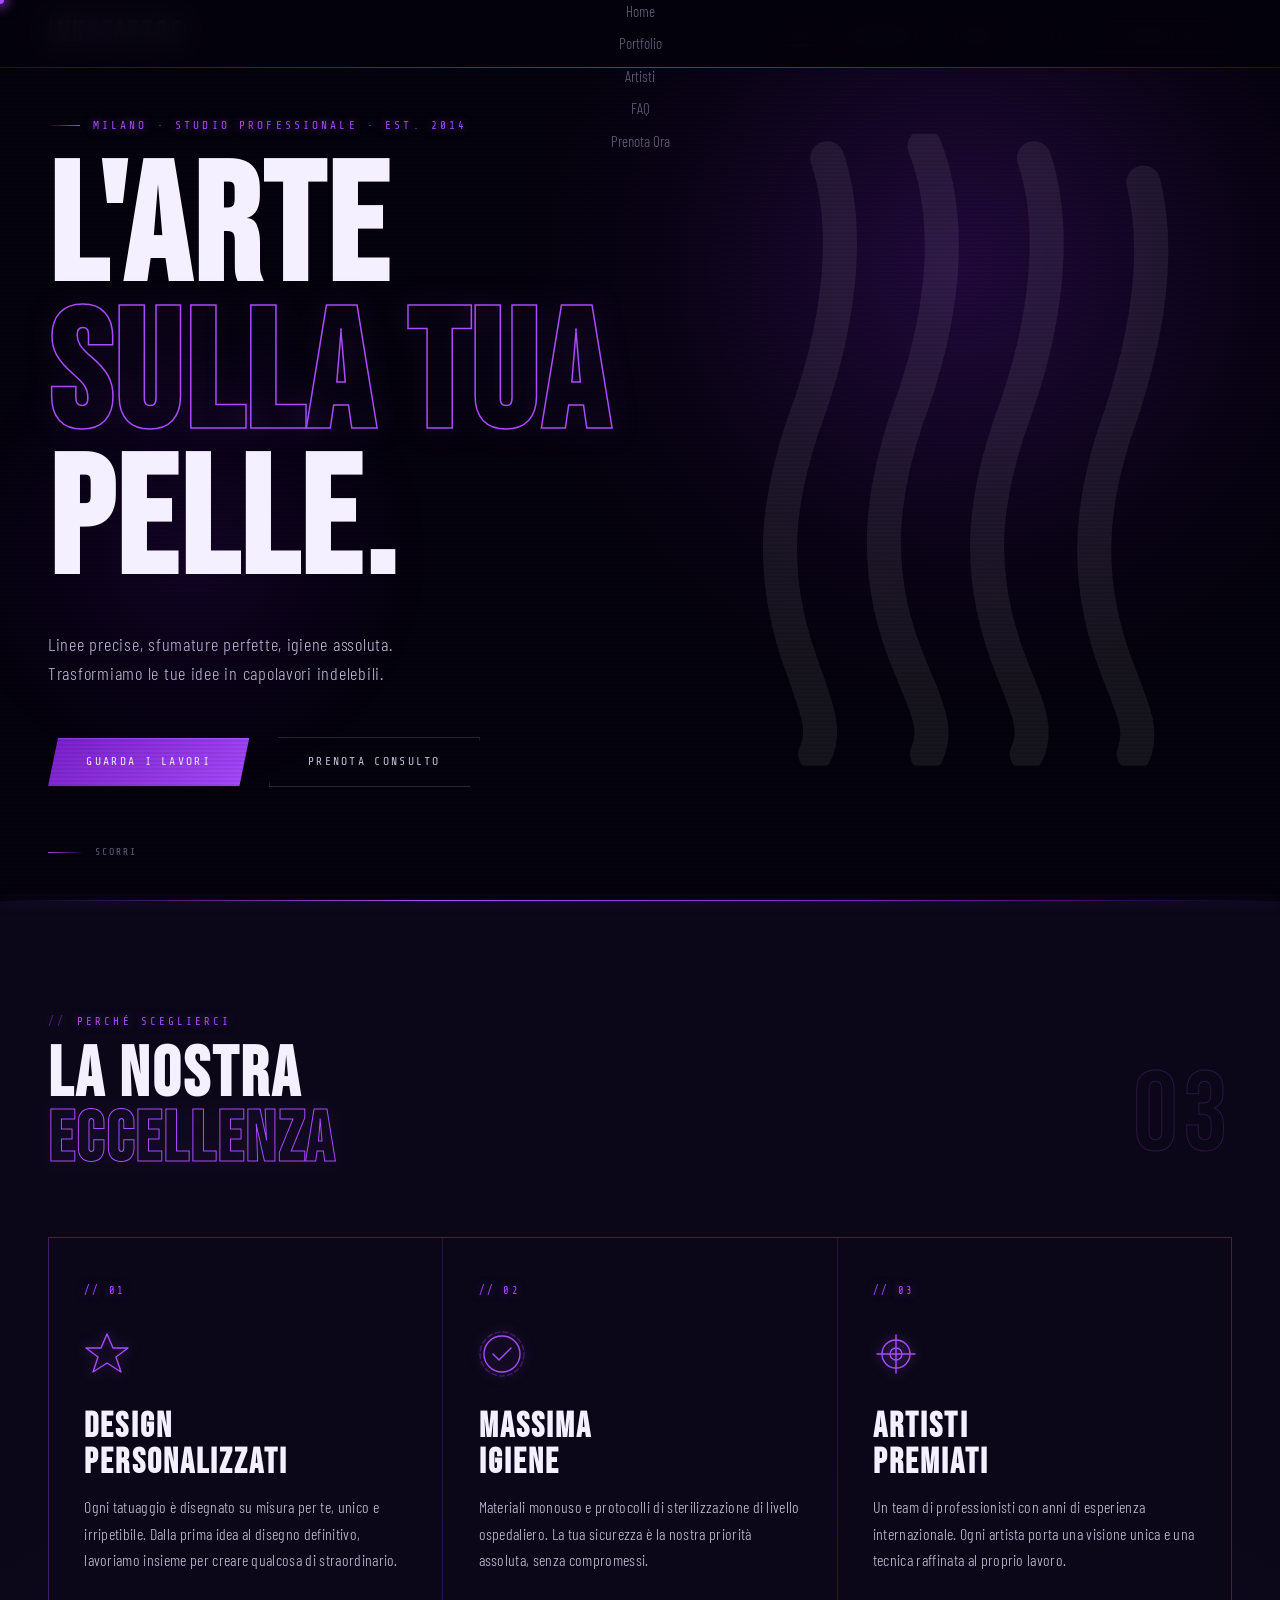
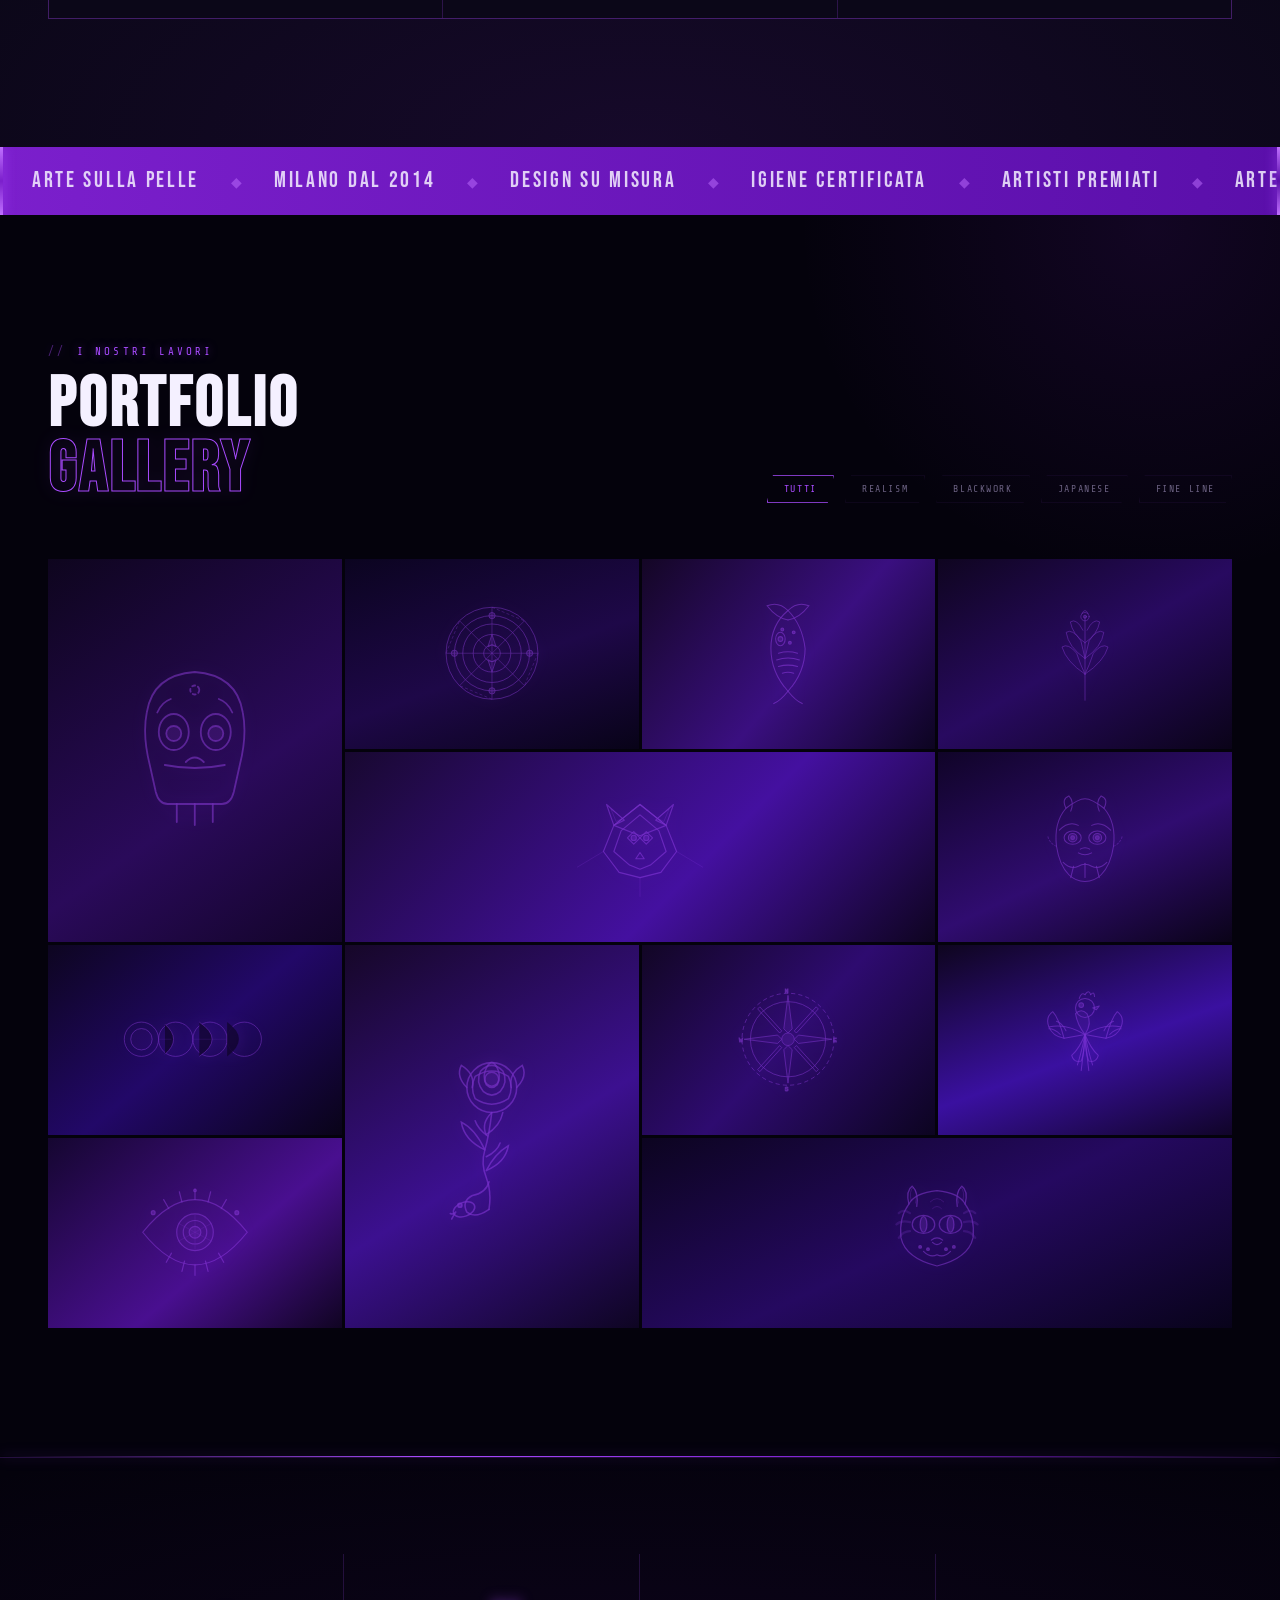
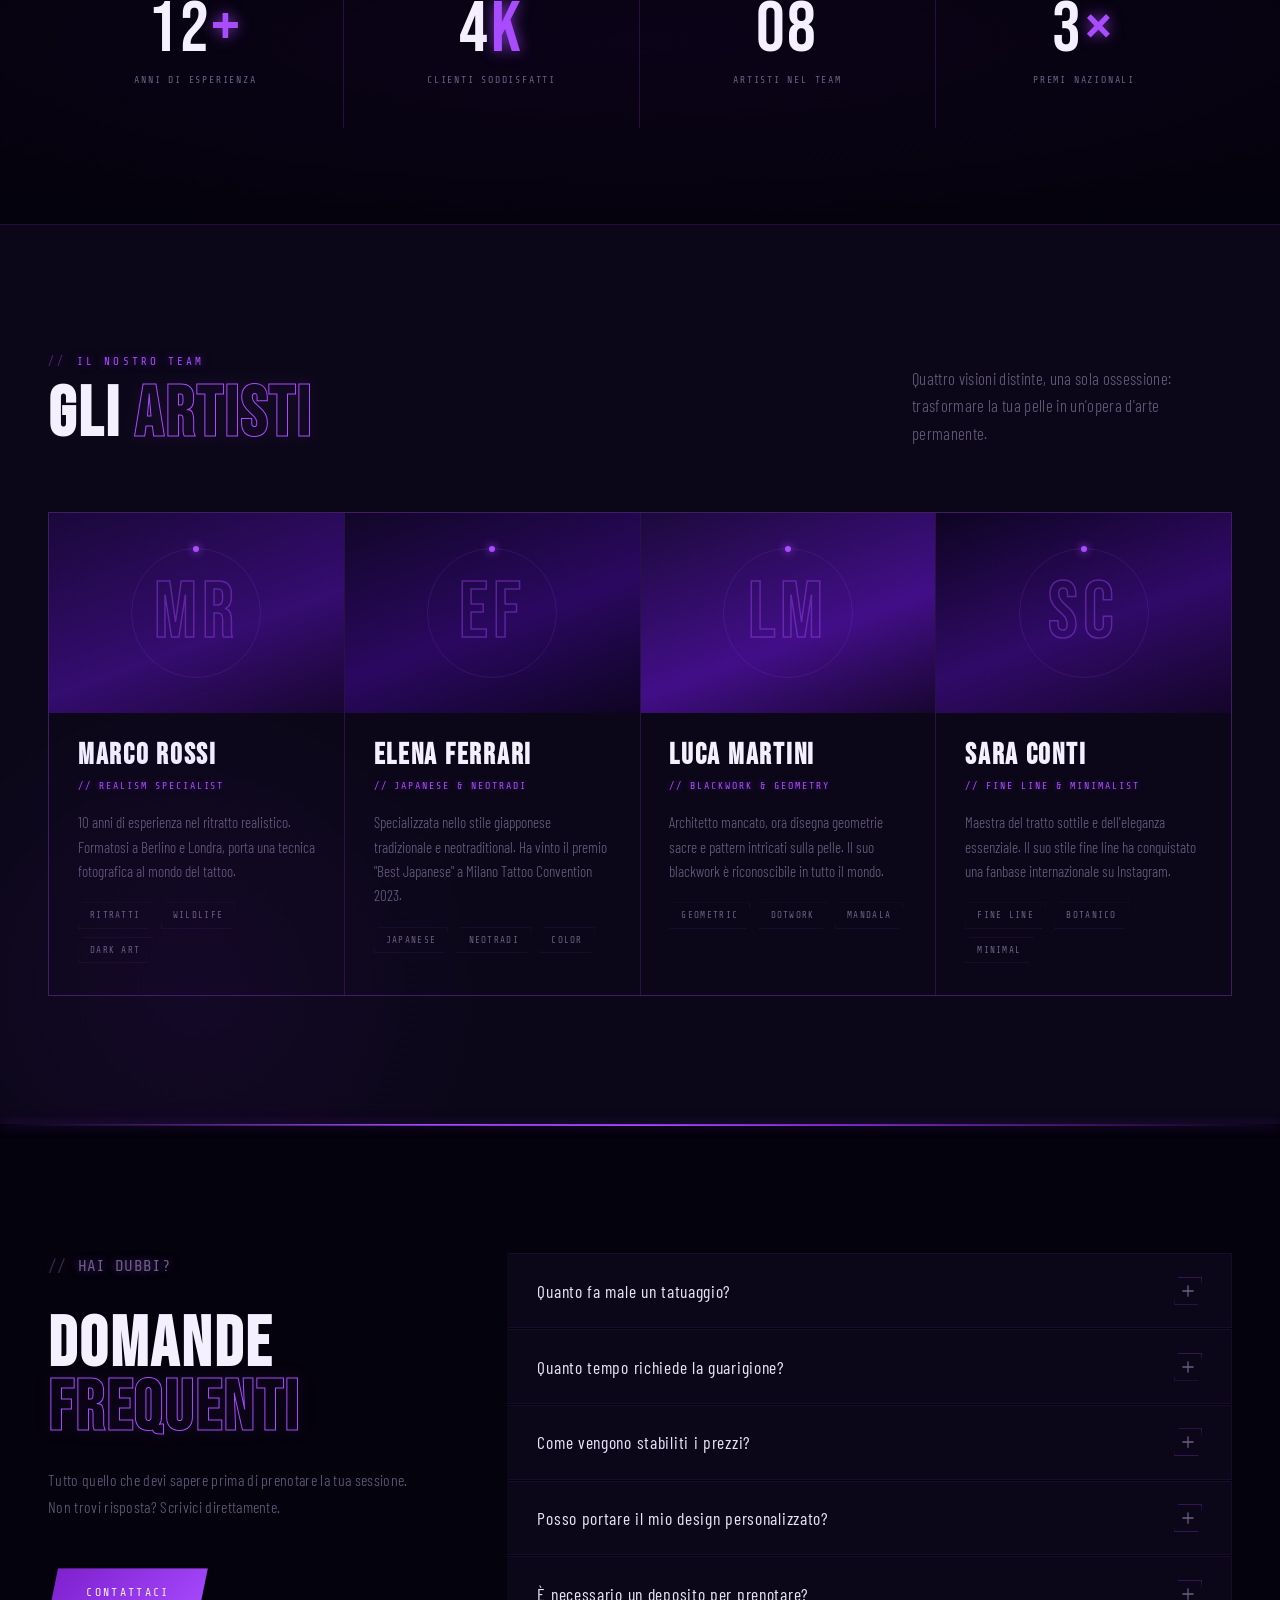
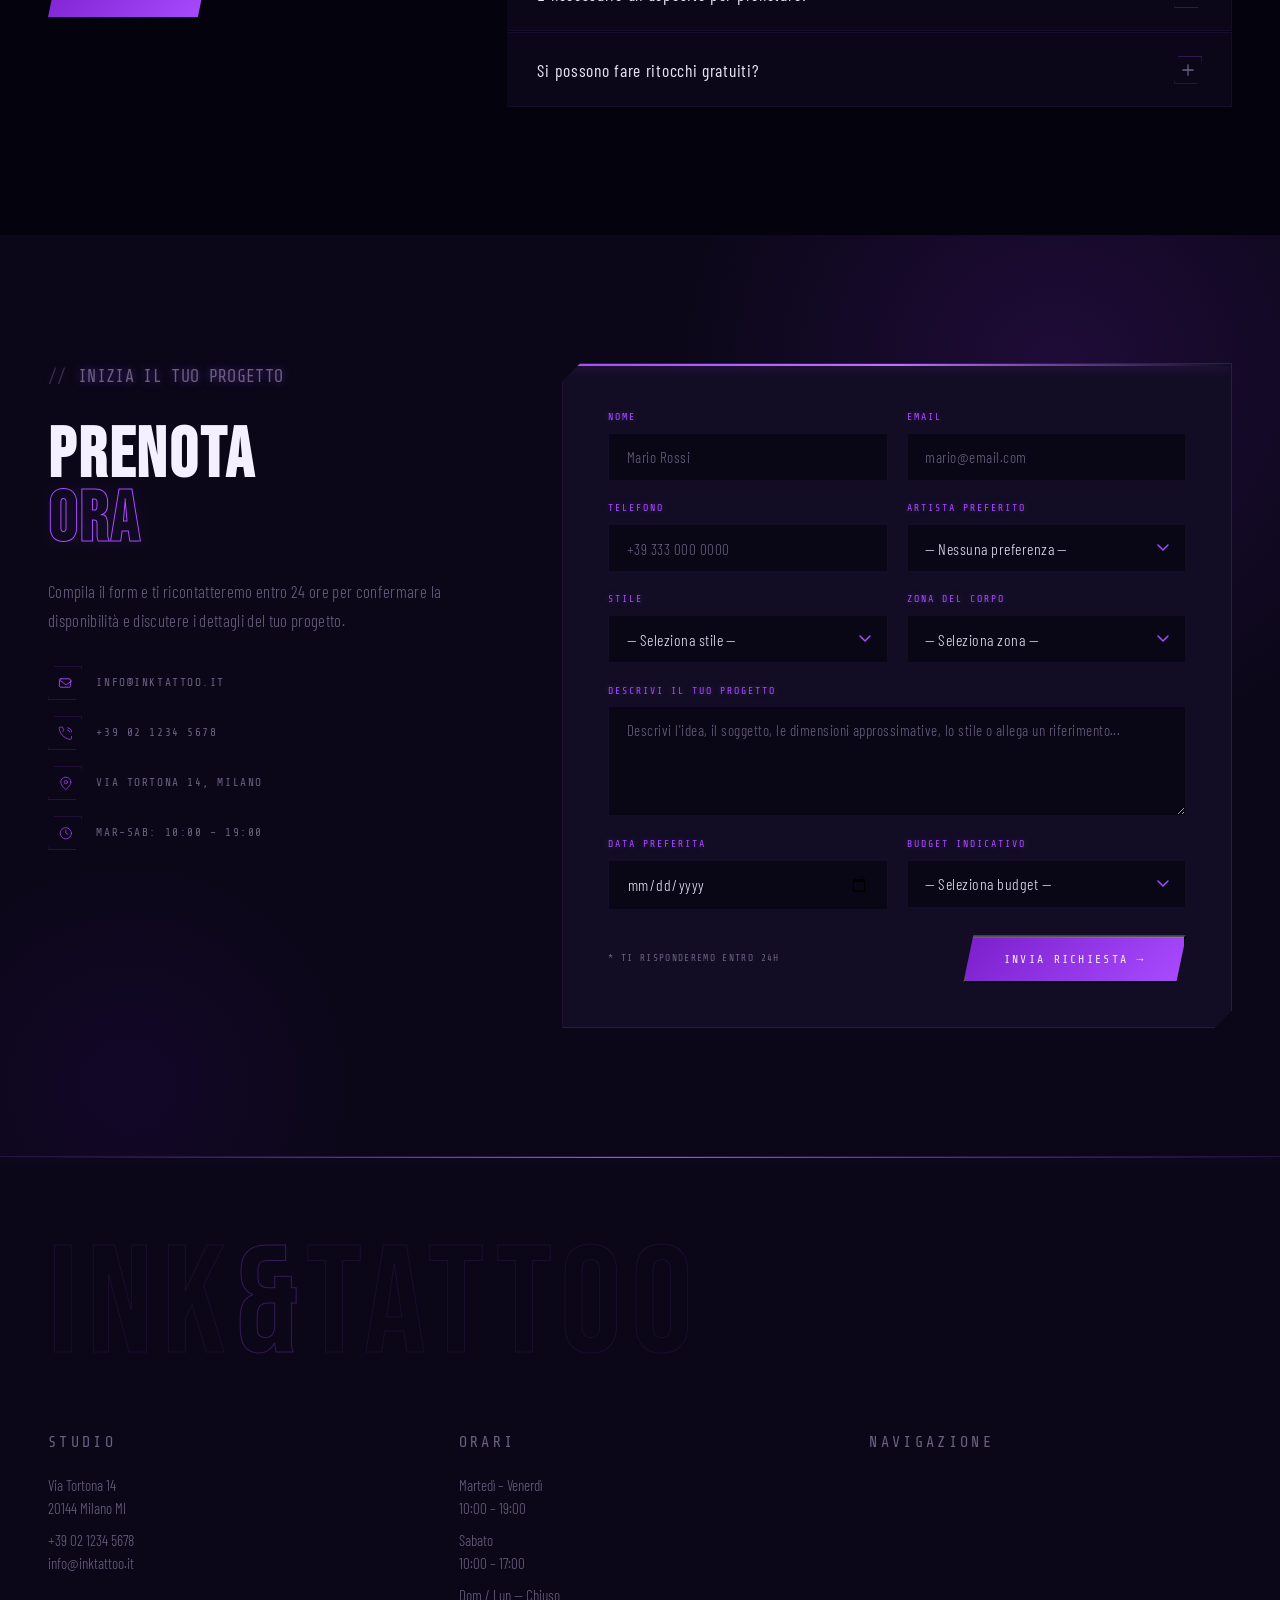
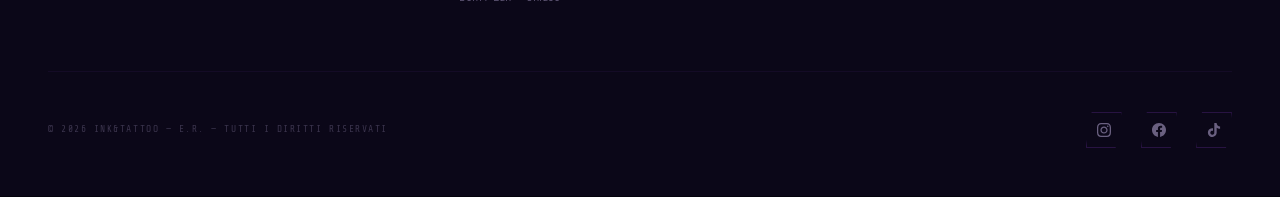
==== commit 1501c9a3: "index.html" ====
--- a/index.html
+++ b/index.html
@@ -355,11 +355,9 @@
 }
 
 .portfolio-header{
-  display:flex;justify-content:space-between;align-items:flex-end;margin-bottom:3.5rem;
-}
-.portfolio-header-right{
-  display:flex;align-items:center;gap:1rem;
-}
+  display:flex;justify-content:space-between;align-items:flex-end;margin-bottom:3.5rem;flex-wrap:wrap;gap:1.5rem;
+}
+.portfolio-header-right{display:flex;align-items:center;gap:.7rem;flex-wrap:wrap}
 .filter-btn{
   font-family:var(--f-mono);font-size:.62rem;letter-spacing:.16em;
   text-transform:uppercase;padding:.45rem 1rem;background:transparent;
@@ -372,15 +370,16 @@
   box-shadow:0 0 10px rgba(169,75,255,.25);
 }
 
-/* Masonry-like grid */
+/* ── main masonry grid ── */
 .gallery-grid{
   display:grid;
   grid-template-columns:repeat(4,1fr);
-  grid-template-rows:repeat(3,200px);
+  grid-auto-rows:190px;
   gap:3px;
 }
-.gallery-grid .g-item:nth-child(1){grid-column:1/3;grid-row:1/3}
-.gallery-grid .g-item:nth-child(5){grid-column:3/5;grid-row:2/4}
+/* featured / tall items */
+.g-item.tall  { grid-row: span 2; }
+.g-item.wide  { grid-column: span 2; }
 
 .g-item{
   position:relative;overflow:hidden;background:var(--surface);
@@ -388,49 +387,62 @@
   transition:opacity .6s,transform .6s;
 }
 .g-item.visible{opacity:1;transform:scale(1)}
-.g-item:nth-child(2){transition-delay:.08s}
-.g-item:nth-child(3){transition-delay:.16s}
-.g-item:nth-child(4){transition-delay:.24s}
-.g-item:nth-child(5){transition-delay:.12s}
-.g-item:nth-child(6){transition-delay:.2s}
-.g-item:nth-child(7){transition-delay:.28s}
-
-/* gradient placeholder simulating a tattoo photograph */
-.g-item:nth-child(1) .g-img{background:linear-gradient(135deg,#1a0a2e 0%,#2d1055 40%,#0f0520 100%)}
-.g-item:nth-child(2) .g-img{background:linear-gradient(160deg,#0d0520 0%,#3b1080 50%,#1a0535 100%)}
-.g-item:nth-child(3) .g-img{background:linear-gradient(120deg,#180a30 0%,#4a15a0 60%,#0e0420 100%)}
-.g-item:nth-child(4) .g-img{background:linear-gradient(145deg,#100830 0%,#280b60 50%,#0c0418 100%)}
-.g-item:nth-child(5) .g-img{background:linear-gradient(130deg,#0f0522 0%,#3d10a0 45%,#1c0840 100%)}
-.g-item:nth-child(6) .g-img{background:linear-gradient(155deg,#1c0a38 0%,#5520b0 55%,#100525 100%)}
-.g-item:nth-child(7) .g-img{background:linear-gradient(140deg,#130728 0%,#2e0e70 50%,#0e0422 100%)}
+
+/* staggered delays */
+.g-item:nth-child(1){transition-delay:0s}
+.g-item:nth-child(2){transition-delay:.07s}
+.g-item:nth-child(3){transition-delay:.14s}
+.g-item:nth-child(4){transition-delay:.21s}
+.g-item:nth-child(5){transition-delay:.08s}
+.g-item:nth-child(6){transition-delay:.15s}
+.g-item:nth-child(7){transition-delay:.22s}
+.g-item:nth-child(8){transition-delay:.10s}
+.g-item:nth-child(9){transition-delay:.17s}
+.g-item:nth-child(10){transition-delay:.24s}
+.g-item:nth-child(11){transition-delay:.12s}
+.g-item:nth-child(12){transition-delay:.19s}
 
 .g-img{
   width:100%;height:100%;position:relative;
+  display:flex;align-items:center;justify-content:center;
   transition:transform .5s cubic-bezier(.4,0,.2,1);
 }
-/* decorative pseudo-tattoo shapes inside placeholders */
-.g-img::before{
-  content:'';position:absolute;inset:20%;
-  border:1px solid rgba(169,75,255,.15);border-radius:50%;
-}
-.g-img::after{
-  content:'';position:absolute;inset:35%;
-  border:1px solid rgba(169,75,255,.1);border-radius:50%;
-}
-
 .g-item:hover .g-img{transform:scale(1.06)}
 
+/* per-item bg tints */
+.g-item:nth-child(1)  .g-img{background:linear-gradient(145deg,#0e051e 0%,#2a0a5a 60%,#120428 100%)}
+.g-item:nth-child(2)  .g-img{background:linear-gradient(160deg,#0b0420 0%,#1e0848 55%,#080318 100%)}
+.g-item:nth-child(3)  .g-img{background:linear-gradient(130deg,#140625 0%,#3a0f80 55%,#0c0420 100%)}
+.g-item:nth-child(4)  .g-img{background:linear-gradient(150deg,#0f0520 0%,#280a60 50%,#0a0318 100%)}
+.g-item:nth-child(5)  .g-img{background:linear-gradient(135deg,#180830 0%,#4410a0 60%,#0e0420 100%)}
+.g-item:nth-child(6)  .g-img{background:linear-gradient(155deg,#100428 0%,#300c70 55%,#0a0318 100%)}
+.g-item:nth-child(7)  .g-img{background:linear-gradient(140deg,#0d0520 0%,#220868 50%,#090318 100%)}
+.g-item:nth-child(8)  .g-img{background:linear-gradient(148deg,#160728 0%,#3c1090 55%,#0e0522 100%)}
+.g-item:nth-child(9)  .g-img{background:linear-gradient(132deg,#120625 0%,#2e0b70 50%,#0c0420 100%)}
+.g-item:nth-child(10) .g-img{background:linear-gradient(160deg,#0e051e 0%,#3a10a0 55%,#100428 100%)}
+.g-item:nth-child(11) .g-img{background:linear-gradient(140deg,#150630 0%,#490f90 60%,#100422 100%)}
+.g-item:nth-child(12) .g-img{background:linear-gradient(155deg,#0c0420 0%,#250960 50%,#08031a 100%)}
+
+/* svg tattoo art */
+.g-img svg{
+  width:55%;height:55%;max-width:150px;max-height:150px;
+  opacity:.55;transition:opacity .4s,transform .4s;
+  filter:drop-shadow(0 0 8px rgba(169,75,255,.3));
+}
+.g-item.tall .g-img svg,.g-item.wide .g-img svg{max-width:180px;max-height:180px}
+.g-item:hover .g-img svg{opacity:.85;transform:scale(1.08);filter:drop-shadow(0 0 14px rgba(169,75,255,.6))}
+
 .g-overlay{
-  position:absolute;inset:0;
-  background:linear-gradient(to top,rgba(4,2,12,.9) 0%,rgba(4,2,12,.3) 50%,transparent 100%);
+  position:absolute;inset:0;z-index:2;
+  background:linear-gradient(to top,rgba(4,2,12,.92) 0%,rgba(4,2,12,.25) 55%,transparent 100%);
   opacity:0;transition:opacity .35s;
   display:flex;align-items:flex-end;padding:1.4rem 1.6rem;
 }
 .g-item:hover .g-overlay{opacity:1}
 
 .g-label{
-  display:flex;flex-direction:column;gap:.3rem;transform:translateY(8px);
-  transition:transform .35s;
+  display:flex;flex-direction:column;gap:.3rem;
+  transform:translateY(8px);transition:transform .35s;
 }
 .g-item:hover .g-label{transform:translateY(0)}
 .g-tag{
@@ -439,17 +451,21 @@
   text-shadow:0 0 8px rgba(169,75,255,.6);
 }
 .g-name{
-  font-family:var(--f-display);font-size:1.3rem;letter-spacing:.06em;color:var(--white);
-}
-
-/* border glow on hover */
+  font-family:var(--f-display);font-size:1.35rem;letter-spacing:.06em;color:var(--white);
+}
+.g-artist{
+  font-family:var(--f-mono);font-size:.58rem;letter-spacing:.14em;
+  text-transform:uppercase;color:rgba(200,196,220,.45);margin-top:.1rem;
+}
+
+/* inset border glow */
 .g-item::before{
-  content:'';position:absolute;inset:0;z-index:1;pointer-events:none;
+  content:'';position:absolute;inset:0;z-index:3;pointer-events:none;
   border:1.5px solid transparent;transition:border-color .35s,box-shadow .35s;
 }
 .g-item:hover::before{
-  border-color:rgba(169,75,255,.4);
-  box-shadow:inset 0 0 20px rgba(169,75,255,.07);
+  border-color:rgba(169,75,255,.45);
+  box-shadow:inset 0 0 24px rgba(169,75,255,.08);
 }
 
 /* ─────────────────────────────────────────
@@ -853,12 +869,9 @@
 }
 @media(max-width:700px){
   .cards-grid,.team-grid{grid-template-columns:1fr}
-  .gallery-grid{
-    grid-template-columns:1fr 1fr;
-    grid-template-rows:repeat(4,150px);
-  }
-  .gallery-grid .g-item:nth-child(1){grid-column:1/3;grid-row:1/2}
-  .gallery-grid .g-item:nth-child(5){grid-column:1/3;grid-row:4/5}
+  .gallery-grid{grid-template-columns:1fr 1fr;grid-auto-rows:160px}
+  .g-item.tall{grid-row:span 1}
+  .g-item.wide{grid-column:span 2}
   .features-header,.portfolio-header,.team-header{flex-direction:column;align-items:flex-start;gap:1rem}
   .form-grid{grid-template-columns:1fr}
   .footer-grid{grid-template-columns:1fr}
@@ -971,38 +984,342 @@
       <button class="filter-btn" data-filter="realism">Realism</button>
       <button class="filter-btn" data-filter="blackwork">Blackwork</button>
       <button class="filter-btn" data-filter="japanese">Japanese</button>
+      <button class="filter-btn" data-filter="fineline">Fine Line</button>
     </div>
   </div>
 
   <div class="gallery-grid" id="galleryGrid">
-    <div class="g-item" data-cat="realism">
-      <div class="g-img"></div>
-      <div class="g-overlay"><div class="g-label"><span class="g-tag">Realism</span><span class="g-name">Portrait Study</span></div></div>
-    </div>
+
+    <!-- 1 — tall, realism: skull -->
+    <div class="g-item tall" data-cat="realism">
+      <div class="g-img">
+        <svg viewBox="0 0 100 120" fill="none" stroke="rgba(169,75,255,.75)" stroke-width="1.2" stroke-linecap="round" stroke-linejoin="round">
+          <path d="M20 70 Q15 50 18 35 Q22 10 50 8 Q78 10 82 35 Q85 50 80 70 L76 88 Q74 96 68 96 L32 96 Q26 96 24 88 Z"/>
+          <ellipse cx="36" cy="48" rx="10" ry="12"/>
+          <ellipse cx="64" cy="48" rx="10" ry="12"/>
+          <circle cx="36" cy="49" r="5" fill="rgba(169,75,255,.2)"/>
+          <circle cx="64" cy="49" r="5" fill="rgba(169,75,255,.2)"/>
+          <path d="M44 68 Q50 62 56 68"/>
+          <line x1="38" y1="96" x2="38" y2="108"/><line x1="50" y1="96" x2="50" y2="110"/><line x1="62" y1="96" x2="62" y2="108"/>
+          <path d="M30 70 Q50 74 70 70"/>
+          <path d="M25 35 Q28 28 34 26"/><path d="M75 35 Q72 28 66 26"/>
+          <circle cx="50" cy="20" r="3" stroke-dasharray="2 2"/>
+        </svg>
+      </div>
+      <div class="g-overlay"><div class="g-label"><span class="g-tag">Realism</span><span class="g-name">Dark Skull</span><span class="g-artist">Marco Rossi</span></div></div>
+    </div>
+
+    <!-- 2 — blackwork: mandala -->
     <div class="g-item" data-cat="blackwork">
-      <div class="g-img"></div>
-      <div class="g-overlay"><div class="g-label"><span class="g-tag">Blackwork</span><span class="g-name">Geometric Sleeve</span></div></div>
-    </div>
+      <div class="g-img">
+        <svg viewBox="0 0 100 100" fill="none" stroke="rgba(169,75,255,.7)" stroke-width="0.9">
+          <circle cx="50" cy="50" r="44"/><circle cx="50" cy="50" r="36"/><circle cx="50" cy="50" r="28"/>
+          <circle cx="50" cy="50" r="18"/><circle cx="50" cy="50" r="8"/>
+          <g stroke-width="0.7">
+            <line x1="50" y1="6" x2="50" y2="94"/><line x1="6" y1="50" x2="94" y2="50"/>
+            <line x1="19" y1="19" x2="81" y2="81"/><line x1="81" y1="19" x2="19" y2="81"/>
+          </g>
+          <g stroke-width="0.6" stroke-dasharray="3 2">
+            <line x1="50" y1="6" x2="81" y2="19"/><line x1="94" y1="50" x2="81" y2="81"/>
+            <line x1="50" y1="94" x2="19" y2="81"/><line x1="6" y1="50" x2="19" y2="19"/>
+          </g>
+          <circle cx="50" cy="14" r="3" fill="rgba(169,75,255,.3)"/>
+          <circle cx="86" cy="50" r="3" fill="rgba(169,75,255,.3)"/>
+          <circle cx="50" cy="86" r="3" fill="rgba(169,75,255,.3)"/>
+          <circle cx="14" cy="50" r="3" fill="rgba(169,75,255,.3)"/>
+          <polygon points="50,32 54,44 50,42 46,44" fill="rgba(169,75,255,.15)"/>
+          <polygon points="50,68 54,56 50,58 46,56" fill="rgba(169,75,255,.15)"/>
+        </svg>
+      </div>
+      <div class="g-overlay"><div class="g-label"><span class="g-tag">Blackwork</span><span class="g-name">Sacred Mandala</span><span class="g-artist">Luca Martini</span></div></div>
+    </div>
+
+    <!-- 3 — japanese: koi -->
     <div class="g-item" data-cat="japanese">
-      <div class="g-img"></div>
-      <div class="g-overlay"><div class="g-label"><span class="g-tag">Japanese</span><span class="g-name">Koi Dragon</span></div></div>
-    </div>
-    <div class="g-item" data-cat="realism">
-      <div class="g-img"></div>
-      <div class="g-overlay"><div class="g-label"><span class="g-tag">Realism</span><span class="g-name">Wildlife Series</span></div></div>
-    </div>
+      <div class="g-img">
+        <svg viewBox="0 0 80 110" fill="none" stroke="rgba(169,75,255,.75)" stroke-width="1.1" stroke-linecap="round">
+          <path d="M40 10 Q55 25 58 50 Q58 75 40 95 Q22 75 22 50 Q22 25 40 10Z"/>
+          <path d="M40 10 Q30 0 18 5 Q28 18 40 20"/>
+          <path d="M40 10 Q50 0 62 5 Q52 18 40 20"/>
+          <ellipse cx="32" cy="40" rx="5" ry="7"/>
+          <circle cx="32" cy="40" r="2.5" fill="rgba(169,75,255,.3)"/>
+          <path d="M30 55 Q40 52 50 55"/>
+          <path d="M28 62 Q40 58 52 62"/>
+          <path d="M30 69 Q40 66 50 69"/>
+          <path d="M34 76 Q40 74 46 76"/>
+          <path d="M40 95 Q32 105 25 108"/><path d="M40 95 Q48 105 55 108"/>
+          <circle cx="34" cy="30" r="1.5" fill="rgba(169,75,255,.5)"/>
+          <circle cx="46" cy="33" r="1.5" fill="rgba(169,75,255,.5)"/>
+          <circle cx="42" cy="44" r="1.5" fill="rgba(169,75,255,.5)"/>
+        </svg>
+      </div>
+      <div class="g-overlay"><div class="g-label"><span class="g-tag">Japanese</span><span class="g-name">Koi Dragon</span><span class="g-artist">Elena Ferrari</span></div></div>
+    </div>
+
+    <!-- 4 — fineline: botanical -->
+    <div class="g-item" data-cat="fineline">
+      <div class="g-img">
+        <svg viewBox="0 0 80 100" fill="none" stroke="rgba(169,75,255,.65)" stroke-width="0.9" stroke-linecap="round">
+          <line x1="40" y1="95" x2="40" y2="15"/>
+          <path d="M40 70 Q22 58 18 44 Q24 40 32 50 Q36 62 40 70"/>
+          <path d="M40 70 Q58 58 62 44 Q56 40 48 50 Q44 62 40 70"/>
+          <path d="M40 55 Q24 44 22 30 Q28 26 36 38 Q38 46 40 55"/>
+          <path d="M40 55 Q56 44 58 30 Q52 26 44 38 Q42 46 40 55"/>
+          <path d="M40 40 Q28 32 26 20 Q32 16 38 28"/>
+          <path d="M40 40 Q52 32 54 20 Q48 16 42 28"/>
+          <circle cx="40" cy="15" r="4"/>
+          <path d="M37 12 Q40 6 43 12"/>
+          <circle cx="40" cy="15" r="1.5" fill="rgba(169,75,255,.4)"/>
+        </svg>
+      </div>
+      <div class="g-overlay"><div class="g-label"><span class="g-tag">Fine Line</span><span class="g-name">Dark Botanical</span><span class="g-artist">Sara Conti</span></div></div>
+    </div>
+
+    <!-- 5 — wide, blackwork: geometric wolf -->
+    <div class="g-item wide" data-cat="blackwork">
+      <div class="g-img">
+        <svg viewBox="0 0 160 100" fill="none" stroke="rgba(169,75,255,.72)" stroke-width="1.1" stroke-linecap="round" stroke-linejoin="round">
+          <!-- geometric wolf head -->
+          <polygon points="80,10 105,30 115,55 100,75 80,80 60,75 45,55 55,30"/>
+          <polygon points="80,20 98,35 105,55 90,68 80,72 70,68 55,55 62,35"/>
+          <!-- eyes -->
+          <polygon points="68,42 74,36 80,42 74,48"/>
+          <polygon points="92,42 86,36 80,42 86,48"/>
+          <circle cx="74" cy="42" r="2.5" fill="rgba(169,75,255,.35)"/>
+          <circle cx="86" cy="42" r="2.5" fill="rgba(169,75,255,.35)"/>
+          <!-- nose -->
+          <polygon points="80,56 76,62 84,62"/>
+          <!-- ears -->
+          <polygon points="55,30 48,10 65,25"/>
+          <polygon points="105,30 112,10 95,25"/>
+          <!-- inner ear -->
+          <polygon points="57,26 52,14 63,23" stroke-width=".7" opacity=".6"/>
+          <polygon points="103,26 108,14 97,23" stroke-width=".7" opacity=".6"/>
+          <!-- geometric lines -->
+          <line x1="45" y1="55" x2="20" y2="70" stroke-width=".7" opacity=".5"/>
+          <line x1="115" y1="55" x2="140" y2="70" stroke-width=".7" opacity=".5"/>
+          <line x1="80" y1="80" x2="80" y2="98" stroke-width=".7" opacity=".5"/>
+          <polygon points="80,10 105,30 80,40 55,30" fill="rgba(169,75,255,.05)"/>
+        </svg>
+      </div>
+      <div class="g-overlay"><div class="g-label"><span class="g-tag">Blackwork</span><span class="g-name">Geometric Wolf</span><span class="g-artist">Luca Martini</span></div></div>
+    </div>
+
+    <!-- 6 — japanese: hannya -->
+    <div class="g-item" data-cat="japanese">
+      <div class="g-img">
+        <svg viewBox="0 0 90 110" fill="none" stroke="rgba(169,75,255,.73)" stroke-width="1.1" stroke-linecap="round">
+          <path d="M15 55 Q12 30 25 15 Q38 5 45 5 Q52 5 65 15 Q78 30 75 55 Q72 75 62 85 Q55 92 45 92 Q35 92 28 85 Q18 75 15 55Z"/>
+          <!-- brow ridges -->
+          <path d="M18 38 Q28 28 38 33"/><path d="M72 38 Q62 28 52 33"/>
+          <!-- eyes - demonic -->
+          <ellipse cx="32" cy="46" rx="9" ry="7"/>
+          <ellipse cx="58" cy="46" rx="9" ry="7"/>
+          <circle cx="32" cy="46" r="4.5" fill="rgba(169,75,255,.25)"/>
+          <circle cx="58" cy="46" r="4.5" fill="rgba(169,75,255,.25)"/>
+          <circle cx="32" cy="46" r="2" fill="rgba(169,75,255,.5)"/>
+          <circle cx="58" cy="46" r="2" fill="rgba(169,75,255,.5)"/>
+          <!-- nose -->
+          <path d="M40 58 Q45 55 50 58"/><path d="M38 62 Q45 66 52 62"/>
+          <!-- mouth fangs -->
+          <path d="M22 72 Q30 80 38 76 Q45 72 52 76 Q60 80 68 72"/>
+          <line x1="33" y1="76" x2="30" y2="88"/><line x1="45" y1="73" x2="45" y2="88"/>
+          <line x1="57" y1="76" x2="60" y2="88"/>
+          <!-- horns -->
+          <path d="M25 15 Q20 5 28 2 Q34 8 30 18"/>
+          <path d="M65 15 Q70 5 62 2 Q56 8 60 18"/>
+          <!-- cheek marks -->
+          <path d="M15 55 Q8 52 6 45" stroke-dasharray="2 2" opacity=".6"/>
+          <path d="M75 55 Q82 52 84 45" stroke-dasharray="2 2" opacity=".6"/>
+        </svg>
+      </div>
+      <div class="g-overlay"><div class="g-label"><span class="g-tag">Japanese</span><span class="g-name">Hannya Mask</span><span class="g-artist">Elena Ferrari</span></div></div>
+    </div>
+
+    <!-- 7 — fineline: moon phases -->
+    <div class="g-item" data-cat="fineline">
+      <div class="g-img">
+        <svg viewBox="0 0 140 60" fill="none" stroke="rgba(169,75,255,.68)" stroke-width="0.9">
+          <circle cx="20" cy="30" r="16"/>
+          <circle cx="52" cy="30" r="16"/><path d="M42 16 Q58 30 42 44" fill="rgba(10,4,20,.9)" stroke="none"/><path d="M42 16 Q58 30 42 44" stroke-width=".8"/>
+          <circle cx="84" cy="30" r="16"/><path d="M74 14 Q98 30 74 46" fill="rgba(10,4,20,.9)" stroke="none"/><path d="M74 14 Q98 30 74 46" stroke-width=".8"/>
+          <circle cx="116" cy="30" r="16"/><path d="M100 14 Q122 30 100 46" fill="rgba(10,4,20,.9)" stroke="none"/>
+          <circle cx="20" cy="30" r="10" fill="rgba(169,75,255,.07)"/>
+          <line x1="36" y1="30" x2="48" y2="30" stroke-width=".6" opacity=".4"/>
+          <line x1="68" y1="30" x2="100" y2="30" stroke-width=".6" opacity=".4"/>
+          <line x1="100" y1="30" x2="100" y2="30" stroke-width=".6" opacity=".4"/>
+        </svg>
+      </div>
+      <div class="g-overlay"><div class="g-label"><span class="g-tag">Fine Line</span><span class="g-name">Moon Phases</span><span class="g-artist">Sara Conti</span></div></div>
+    </div>
+
+    <!-- 8 — tall, realism: snake rose -->
+    <div class="g-item tall" data-cat="realism">
+      <div class="g-img">
+        <svg viewBox="0 0 80 130" fill="none" stroke="rgba(169,75,255,.73)" stroke-width="1.1" stroke-linecap="round">
+          <!-- rose -->
+          <circle cx="40" cy="30" r="18"/>
+          <path d="M28 22 Q40 14 52 22 Q56 30 52 38 Q40 46 28 38 Q24 30 28 22Z"/>
+          <path d="M32 18 Q40 10 48 18 Q52 26 46 33 Q40 38 34 33 Q28 26 32 18Z"/>
+          <path d="M36 16 Q40 8 44 16 Q47 22 44 28 Q40 32 36 28 Q33 22 36 16Z"/>
+          <circle cx="40" cy="24" r="5" fill="rgba(169,75,255,.15)"/>
+          <!-- petals outer -->
+          <path d="M22 30 Q14 22 18 14 Q28 20 26 30"/>
+          <path d="M58 30 Q66 22 62 14 Q52 20 54 30"/>
+          <path d="M40 48 Q32 56 36 64 Q46 58 48 48"/>
+          <!-- stem -->
+          <path d="M40 48 Q38 65 35 75 Q32 85 36 95 Q40 105 38 118"/>
+          <!-- thorns -->
+          <path d="M37 65 Q30 60 28 54"/><path d="M36 80 Q44 76 46 70"/>
+          <!-- leaves -->
+          <path d="M35 75 Q20 68 18 55 Q28 60 35 75"/>
+          <path d="M36 90 Q50 84 52 72 Q42 78 36 90"/>
+          <!-- snake body -->
+          <path d="M38 118 Q28 125 22 120 Q18 112 26 108 Q36 106 38 98"/>
+          <!-- snake head -->
+          <ellipse cx="20" cy="118" rx="8" ry="5" transform="rotate(-20,20,118)"/>
+          <circle cx="17" cy="115" r="1.5" fill="rgba(169,75,255,.5)"/>
+          <path d="M14 120 Q12 122 10 121 M14 120 Q12 123 11 125"/>
+        </svg>
+      </div>
+      <div class="g-overlay"><div class="g-label"><span class="g-tag">Realism</span><span class="g-name">Snake & Rose</span><span class="g-artist">Marco Rossi</span></div></div>
+    </div>
+
+    <!-- 9 — blackwork: dotwork compass -->
     <div class="g-item" data-cat="blackwork">
-      <div class="g-img"></div>
-      <div class="g-overlay"><div class="g-label"><span class="g-tag">Blackwork</span><span class="g-name">Sacred Geometry</span></div></div>
-    </div>
+      <div class="g-img">
+        <svg viewBox="0 0 100 100" fill="none" stroke="rgba(169,75,255,.7)" stroke-width="0.9">
+          <circle cx="50" cy="50" r="44" stroke-dasharray="4 3"/>
+          <circle cx="50" cy="50" r="36"/>
+          <circle cx="50" cy="50" r="6" fill="rgba(169,75,255,.2)"/>
+          <!-- compass points -->
+          <polygon points="50,8 54,40 50,44 46,40" fill="rgba(169,75,255,.15)"/>
+          <polygon points="50,92 54,60 50,56 46,60" fill="rgba(169,75,255,.08)"/>
+          <polygon points="8,50 40,46 44,50 40,54" fill="rgba(169,75,255,.08)"/>
+          <polygon points="92,50 60,46 56,50 60,54" fill="rgba(169,75,255,.08)"/>
+          <!-- diagonal points smaller -->
+          <polygon points="21,21 42,44 44,42 23,19"/>
+          <polygon points="79,21 58,44 56,42 77,19"/>
+          <polygon points="21,79 42,56 44,58 23,81"/>
+          <polygon points="79,79 58,56 56,58 77,81"/>
+          <!-- N S E W -->
+          <text x="47" y="6" font-size="6" fill="rgba(169,75,255,.6)" font-family="monospace">N</text>
+          <text x="47" y="100" font-size="6" fill="rgba(169,75,255,.4)" font-family="monospace">S</text>
+          <text x="3" y="53" font-size="6" fill="rgba(169,75,255,.4)" font-family="monospace">W</text>
+          <text x="93" y="53" font-size="6" fill="rgba(169,75,255,.4)" font-family="monospace">E</text>
+          <!-- tick marks -->
+          <g stroke-width=".6" opacity=".4">
+            <line x1="50" y1="14" x2="50" y2="18"/><line x1="50" y1="82" x2="50" y2="86"/>
+            <line x1="14" y1="50" x2="18" y2="50"/><line x1="82" y1="50" x2="86" y2="50"/>
+          </g>
+        </svg>
+      </div>
+      <div class="g-overlay"><div class="g-label"><span class="g-tag">Blackwork</span><span class="g-name">Dotwork Compass</span><span class="g-artist">Luca Martini</span></div></div>
+    </div>
+
+    <!-- 10 — japanese: phoenix -->
     <div class="g-item" data-cat="japanese">
-      <div class="g-img"></div>
-      <div class="g-overlay"><div class="g-label"><span class="g-tag">Japanese</span><span class="g-name">Hannya Mask</span></div></div>
-    </div>
-    <div class="g-item" data-cat="realism">
-      <div class="g-img"></div>
-      <div class="g-overlay"><div class="g-label"><span class="g-tag">Realism</span><span class="g-name">Dark Floral</span></div></div>
-    </div>
+      <div class="g-img">
+        <svg viewBox="0 0 100 110" fill="none" stroke="rgba(169,75,255,.72)" stroke-width="1.1" stroke-linecap="round" stroke-linejoin="round">
+          <!-- body -->
+          <path d="M50 50 Q42 40 40 28 Q46 22 52 28 Q58 38 50 50Z" fill="rgba(169,75,255,.1)"/>
+          <!-- wings -->
+          <path d="M50 50 Q30 38 12 42 Q16 52 28 54 Q38 52 50 50"/>
+          <path d="M50 50 Q70 38 88 42 Q84 52 72 54 Q62 52 50 50"/>
+          <path d="M12 42 Q8 32 16 26 Q22 32 28 54"/>
+          <path d="M88 42 Q92 32 84 26 Q78 32 72 54"/>
+          <!-- wing feathers -->
+          <path d="M30 46 Q26 38 20 36"/><path d="M24 50 Q18 44 12 44"/>
+          <path d="M70 46 Q74 38 80 36"/><path d="M76 50 Q82 44 88 44"/>
+          <!-- head -->
+          <circle cx="50" cy="22" r="10"/>
+          <circle cx="46" cy="19" r="2.5" fill="rgba(169,75,255,.4)"/>
+          <!-- beak -->
+          <path d="M58 22 L65 20 L62 24Z" fill="rgba(169,75,255,.2)"/>
+          <!-- crest -->
+          <path d="M44 12 Q46 5 50 8"/><path d="M50 8 Q54 2 56 8"/>
+          <path d="M56 8 Q60 4 60 10"/>
+          <!-- tail -->
+          <path d="M50 50 Q44 65 36 72 Q38 80 46 78 Q50 68 50 50"/>
+          <path d="M50 50 Q56 65 64 72 Q62 80 54 78 Q50 68 50 50"/>
+          <path d="M50 50 Q46 70 42 82"/><path d="M50 50 Q54 70 58 82"/>
+          <path d="M50 50 Q48 72 46 88"/><path d="M50 50 Q52 72 54 88"/>
+        </svg>
+      </div>
+      <div class="g-overlay"><div class="g-label"><span class="g-tag">Japanese</span><span class="g-name">Phoenix Rising</span><span class="g-artist">Elena Ferrari</span></div></div>
+    </div>
+
+    <!-- 11 — fineline: celestial eye -->
+    <div class="g-item" data-cat="fineline">
+      <div class="g-img">
+        <svg viewBox="0 0 100 80" fill="none" stroke="rgba(169,75,255,.68)" stroke-width="0.9" stroke-linecap="round">
+          <!-- eye outline -->
+          <path d="M10 40 Q30 15 50 15 Q70 15 90 40 Q70 65 50 65 Q30 65 10 40Z"/>
+          <circle cx="50" cy="40" r="14" fill="rgba(169,75,255,.08)"/>
+          <circle cx="50" cy="40" r="9"/>
+          <circle cx="50" cy="40" r="4.5" fill="rgba(169,75,255,.2)"/>
+          <!-- iris detail lines -->
+          <line x1="50" y1="27" x2="50" y2="53" stroke-width=".5" opacity=".5"/>
+          <line x1="37" y1="33" x2="63" y2="47" stroke-width=".5" opacity=".5"/>
+          <line x1="37" y1="47" x2="63" y2="33" stroke-width=".5" opacity=".5"/>
+          <!-- lashes top -->
+          <line x1="30" y1="22" x2="26" y2="15"/><line x1="40" y1="17" x2="38" y2="9"/>
+          <line x1="50" y1="15" x2="50" y2="7"/><line x1="60" y1="17" x2="62" y2="9"/>
+          <line x1="70" y1="22" x2="74" y2="15"/>
+          <!-- lashes bottom -->
+          <line x1="32" y1="56" x2="28" y2="63"/><line x1="42" y1="62" x2="40" y2="70"/>
+          <line x1="50" y1="65" x2="50" y2="73"/><line x1="58" y1="62" x2="60" y2="70"/>
+          <line x1="68" y1="56" x2="72" y2="63"/>
+          <!-- stars -->
+          <circle cx="18" cy="25" r="1.5" fill="rgba(169,75,255,.5)"/>
+          <circle cx="82" cy="25" r="1.5" fill="rgba(169,75,255,.5)"/>
+          <circle cx="50" cy="8" r="1" fill="rgba(169,75,255,.4)"/>
+        </svg>
+      </div>
+      <div class="g-overlay"><div class="g-label"><span class="g-tag">Fine Line</span><span class="g-name">Celestial Eye</span><span class="g-artist">Sara Conti</span></div></div>
+    </div>
+
+    <!-- 12 — wide, realism: tiger -->
+    <div class="g-item wide" data-cat="realism">
+      <div class="g-img">
+        <svg viewBox="0 0 160 90" fill="none" stroke="rgba(169,75,255,.73)" stroke-width="1.1" stroke-linecap="round" stroke-linejoin="round">
+          <!-- head shape -->
+          <path d="M55 20 Q60 10 80 8 Q100 10 105 20 Q114 32 112 50 Q108 68 80 75 Q52 68 48 50 Q46 32 55 20Z"/>
+          <!-- ears -->
+          <path d="M55 20 Q52 8 58 4 Q64 10 62 22"/>
+          <path d="M105 20 Q108 8 102 4 Q96 10 98 22"/>
+          <path d="M57 17 Q55 8 59 5 Q63 9 61 19" stroke-width=".7" opacity=".6"/>
+          <path d="M103 17 Q105 8 101 5 Q97 9 99 19" stroke-width=".7" opacity=".6"/>
+          <!-- eyes -->
+          <ellipse cx="68" cy="38" rx="10" ry="8"/>
+          <ellipse cx="92" cy="38" rx="10" ry="8"/>
+          <ellipse cx="68" cy="38" rx="3" ry="7" fill="rgba(169,75,255,.3)"/>
+          <ellipse cx="92" cy="38" rx="3" ry="7" fill="rgba(169,75,255,.3)"/>
+          <!-- nose -->
+          <path d="M75 52 Q80 48 85 52"/>
+          <path d="M76 54 Q80 58 84 54"/>
+          <!-- mouth -->
+          <path d="M68 62 Q74 68 80 65 Q86 68 92 62"/>
+          <!-- tiger stripes -->
+          <path d="M56 28 Q50 24 46 28" stroke-width="2" opacity=".4"/>
+          <path d="M56 36 Q48 34 44 38" stroke-width="2" opacity=".4"/>
+          <path d="M56 44 Q50 44 46 50" stroke-width="2" opacity=".4"/>
+          <path d="M104 28 Q110 24 114 28" stroke-width="2" opacity=".4"/>
+          <path d="M104 36 Q112 34 116 38" stroke-width="2" opacity=".4"/>
+          <path d="M104 44 Q110 44 114 50" stroke-width="2" opacity=".4"/>
+          <!-- forehead mark -->
+          <path d="M74 18 Q80 12 86 18" stroke-width=".8" opacity=".5"/>
+          <path d="M76 24 Q80 20 84 24" stroke-width=".8" opacity=".5"/>
+          <!-- whisker dots -->
+          <circle cx="65" cy="58" r="1.2" fill="rgba(169,75,255,.5)"/>
+          <circle cx="72" cy="60" r="1.2" fill="rgba(169,75,255,.5)"/>
+          <circle cx="88" cy="60" r="1.2" fill="rgba(169,75,255,.5)"/>
+          <circle cx="95" cy="58" r="1.2" fill="rgba(169,75,255,.5)"/>
+        </svg>
+      </div>
+      <div class="g-overlay"><div class="g-label"><span class="g-tag">Realism</span><span class="g-name">Tiger Portrait</span><span class="g-artist">Marco Rossi</span></div></div>
+    </div>
+
   </div>
 </section>
 
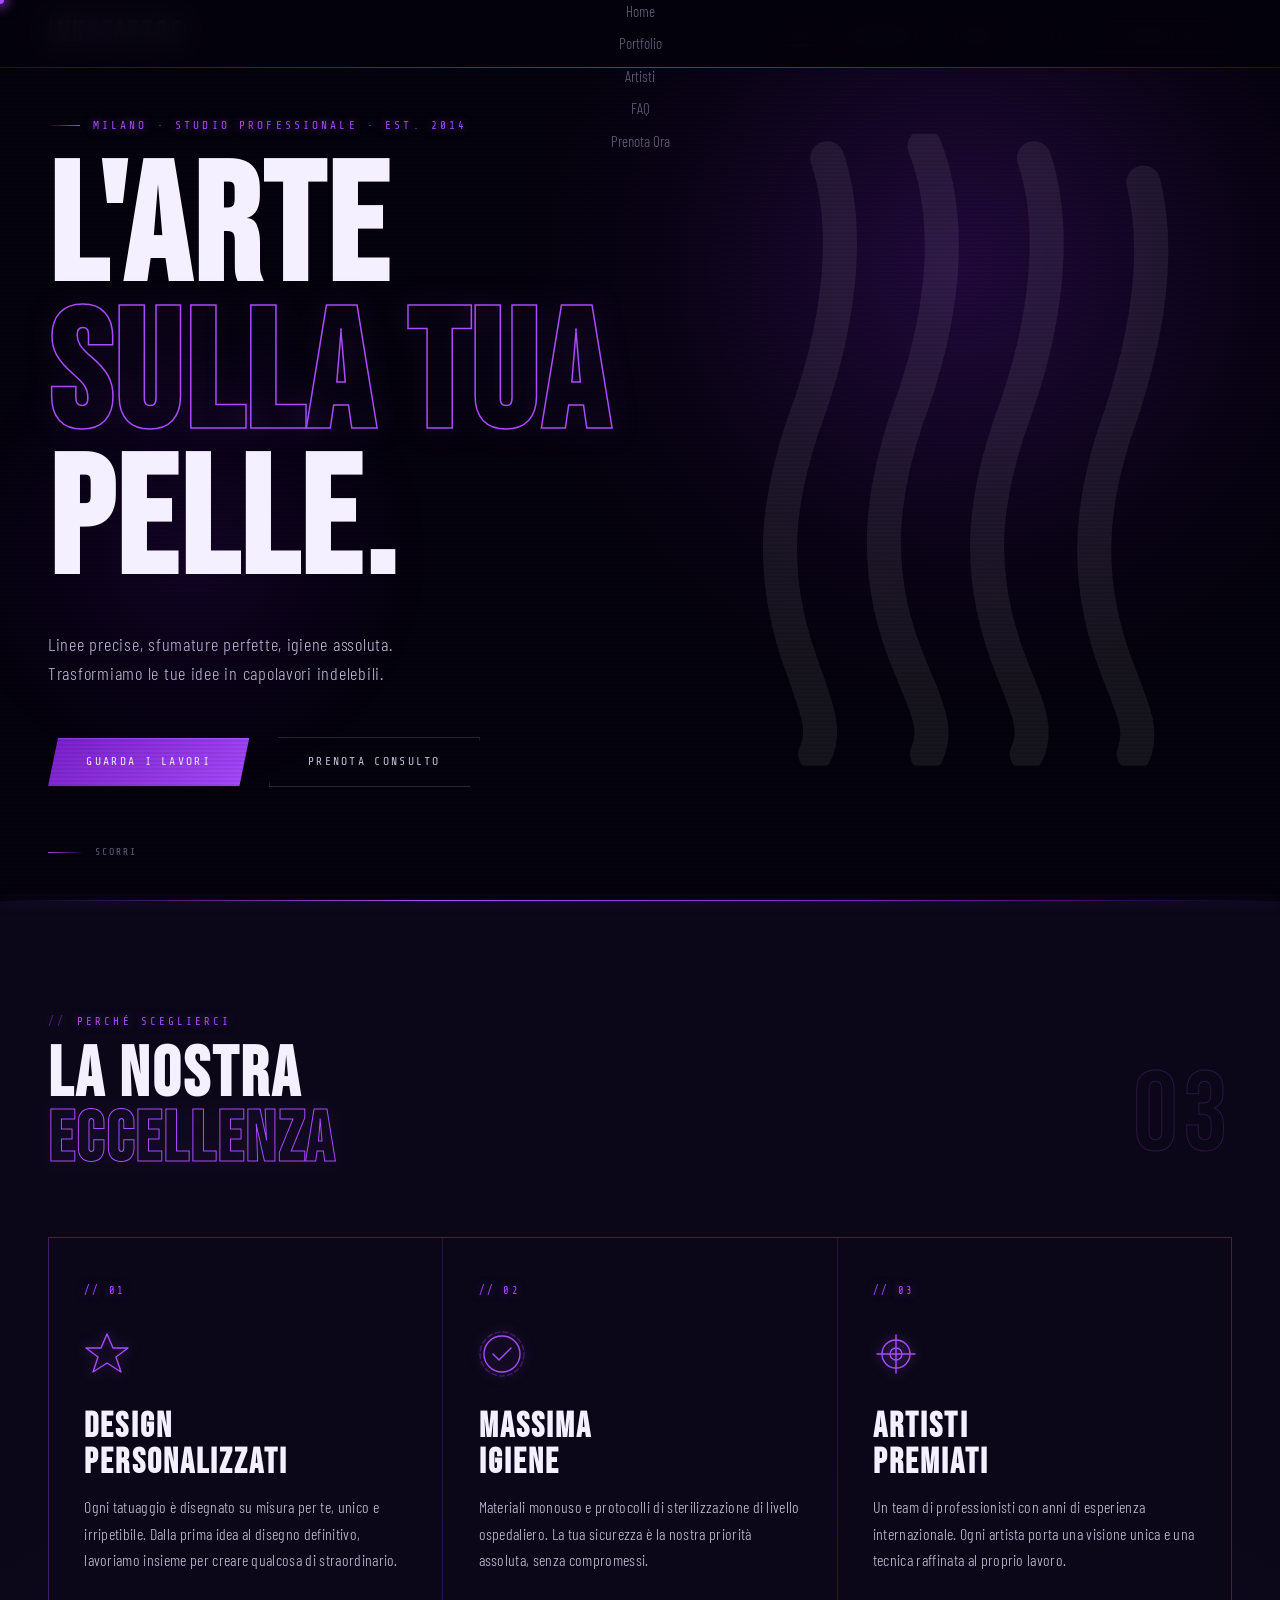
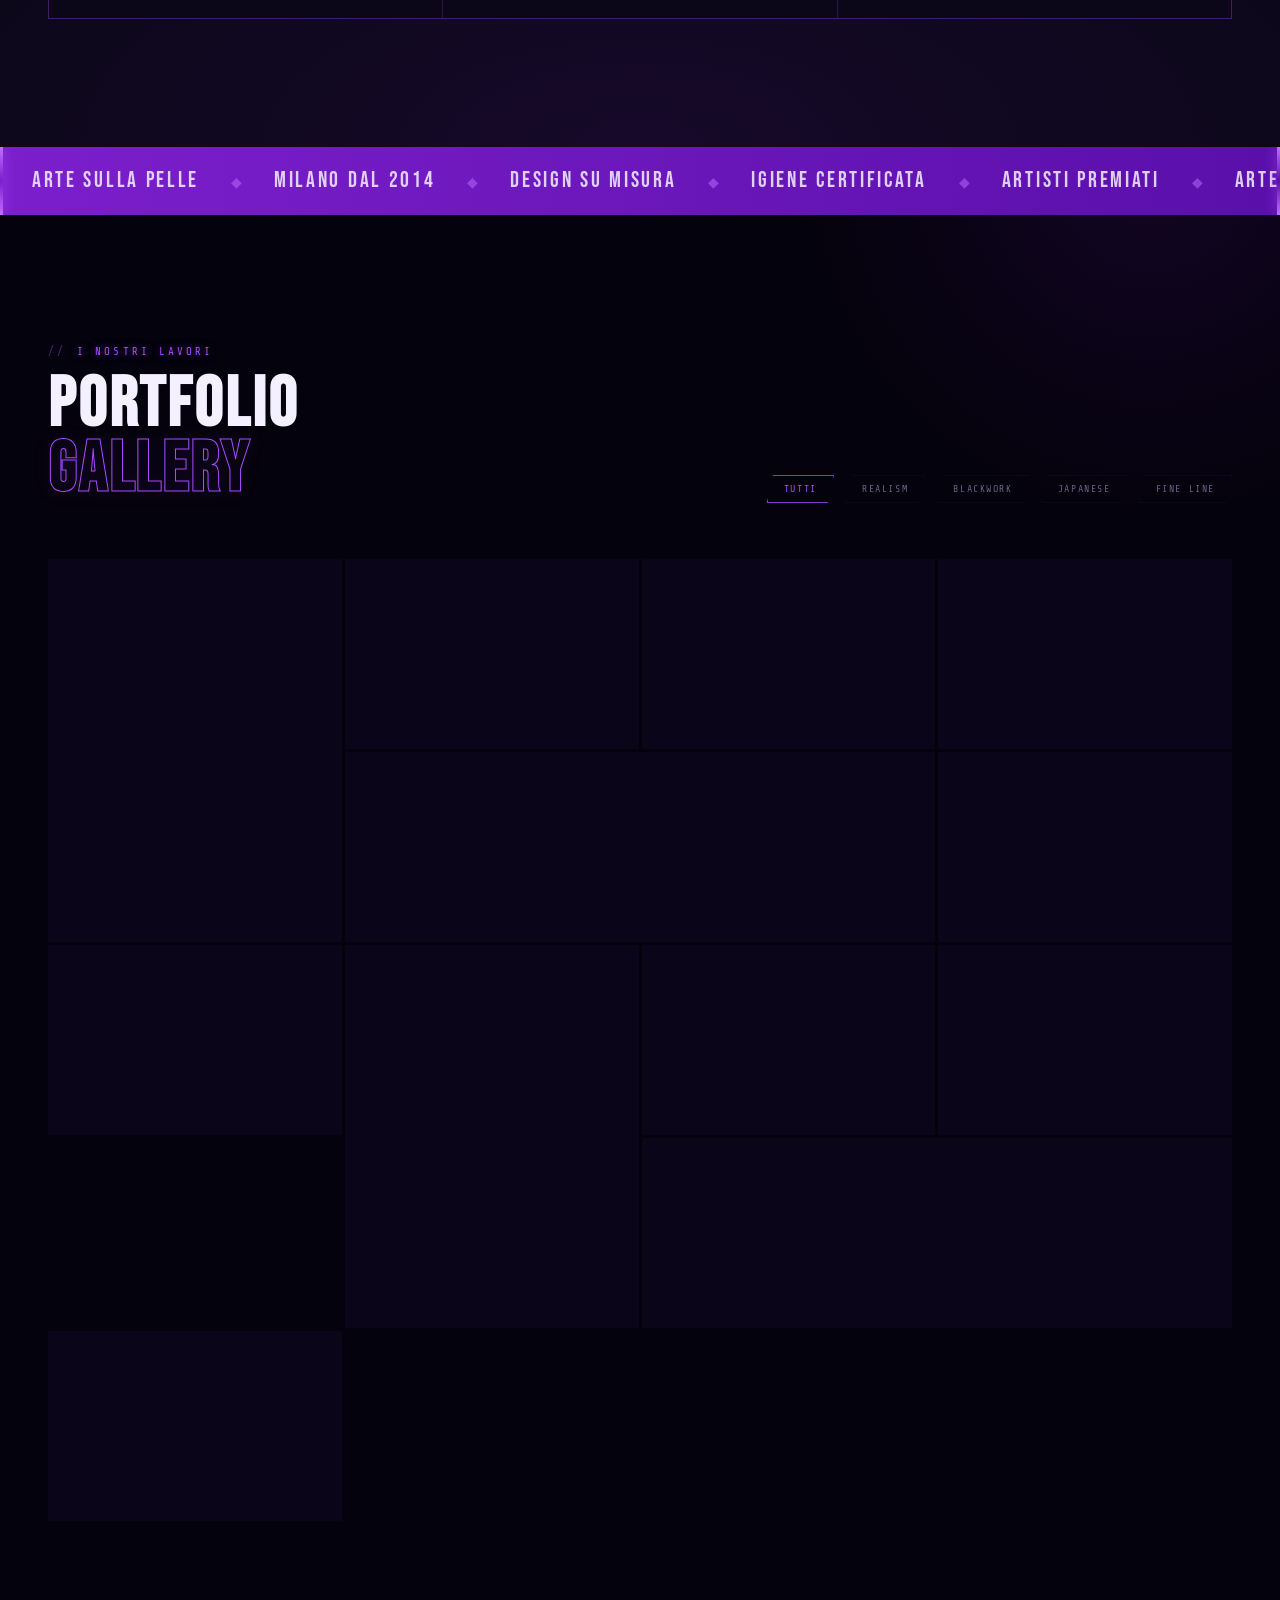
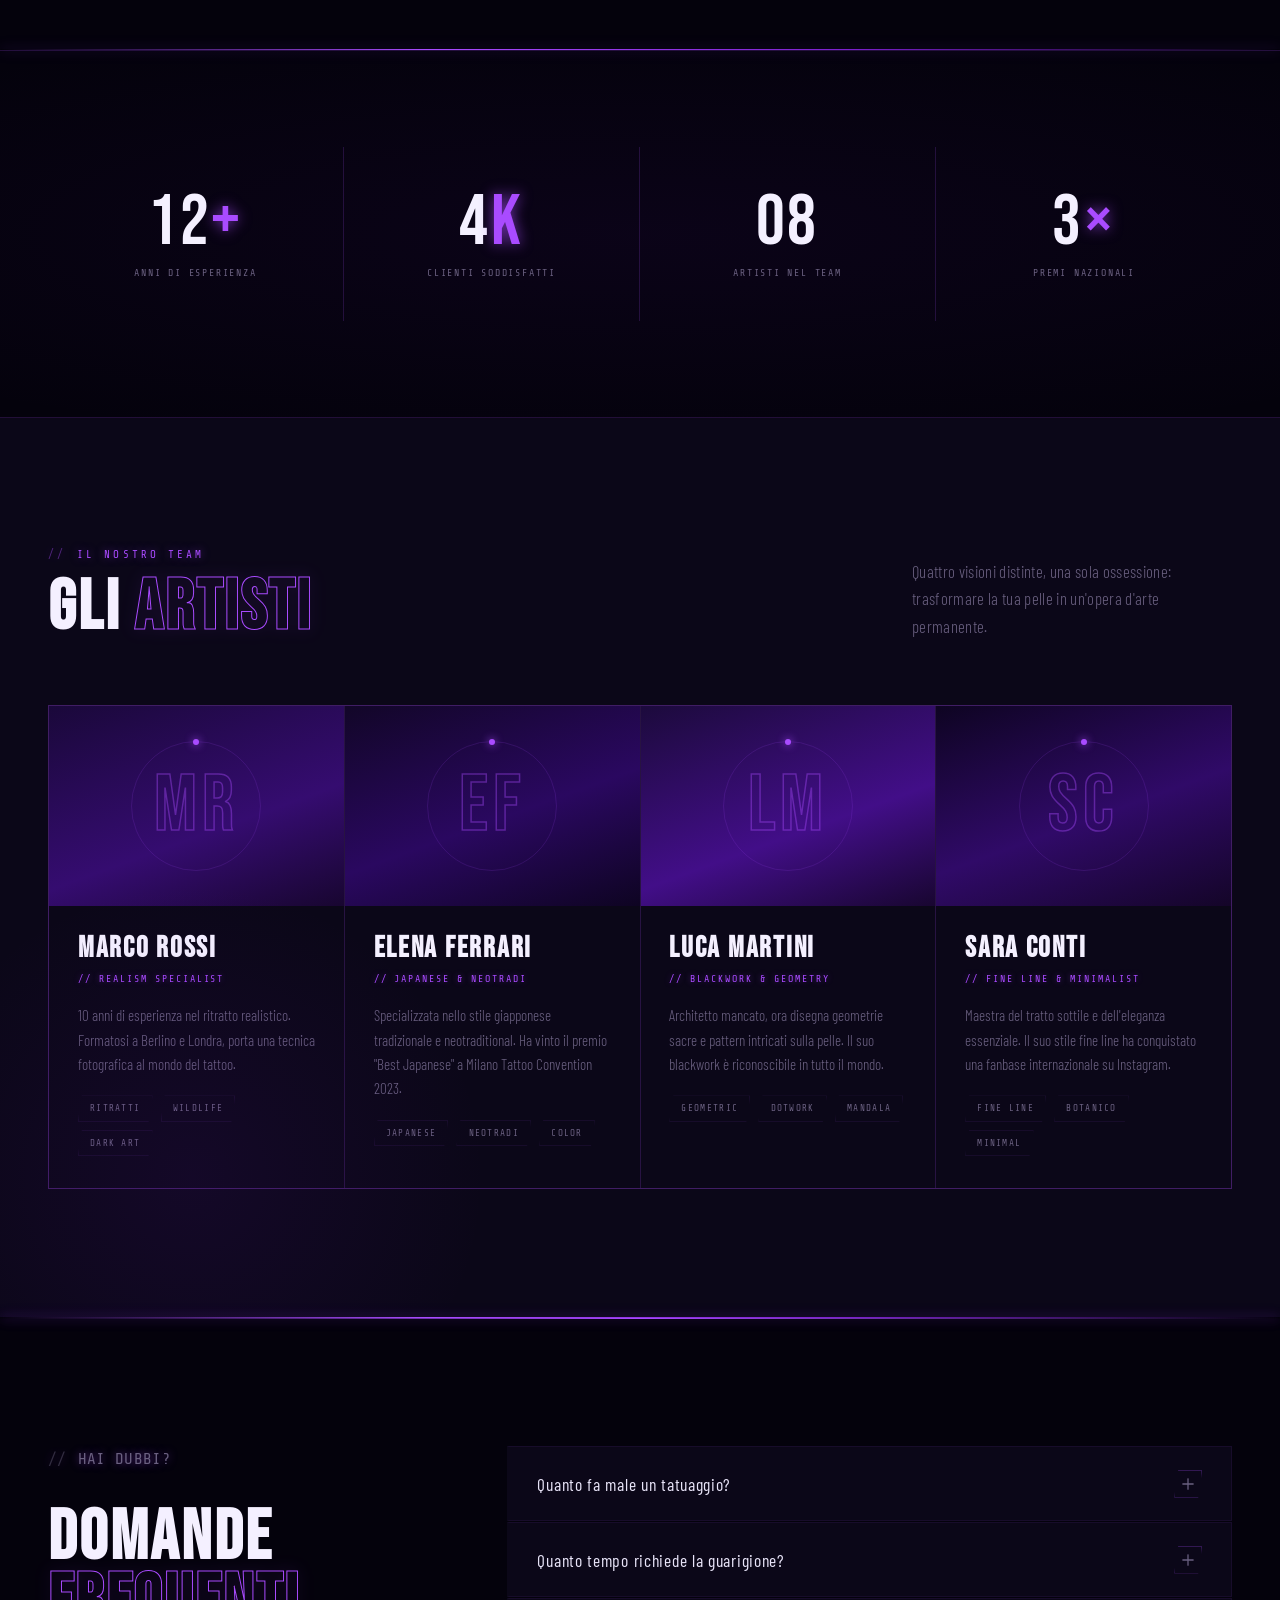
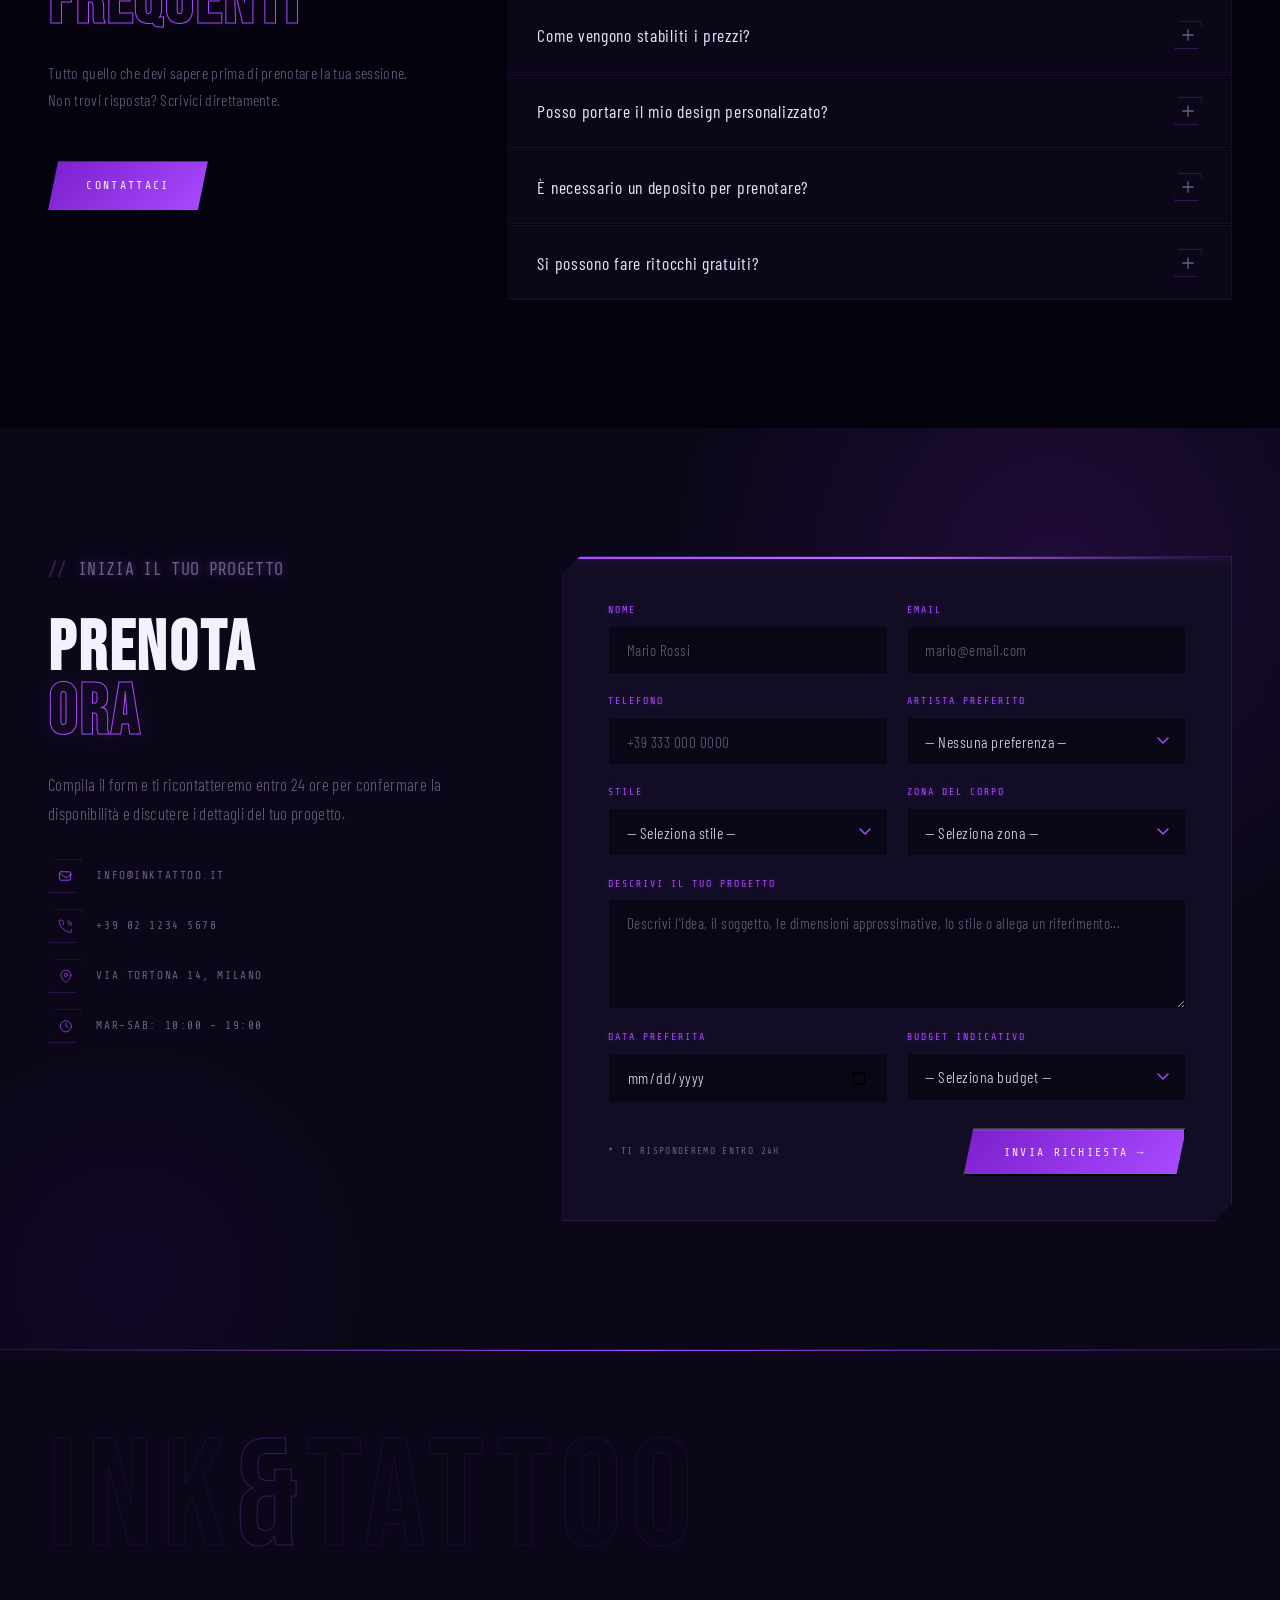
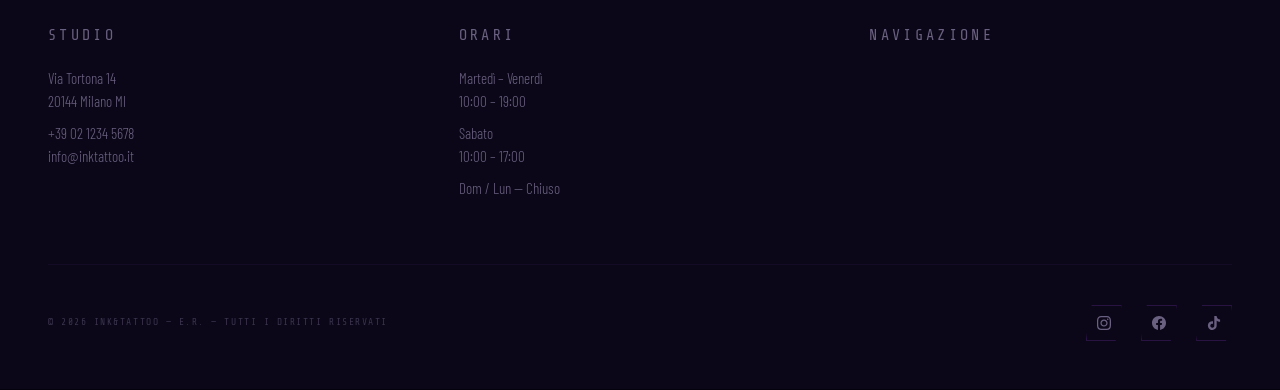
==== commit bfeb9288: "index.html" ====
--- a/index.html
+++ b/index.html
@@ -404,33 +404,21 @@
 
 .g-img{
   width:100%;height:100%;position:relative;
-  display:flex;align-items:center;justify-content:center;
-  transition:transform .5s cubic-bezier(.4,0,.2,1);
-}
-.g-item:hover .g-img{transform:scale(1.06)}
-
-/* per-item bg tints */
-.g-item:nth-child(1)  .g-img{background:linear-gradient(145deg,#0e051e 0%,#2a0a5a 60%,#120428 100%)}
-.g-item:nth-child(2)  .g-img{background:linear-gradient(160deg,#0b0420 0%,#1e0848 55%,#080318 100%)}
-.g-item:nth-child(3)  .g-img{background:linear-gradient(130deg,#140625 0%,#3a0f80 55%,#0c0420 100%)}
-.g-item:nth-child(4)  .g-img{background:linear-gradient(150deg,#0f0520 0%,#280a60 50%,#0a0318 100%)}
-.g-item:nth-child(5)  .g-img{background:linear-gradient(135deg,#180830 0%,#4410a0 60%,#0e0420 100%)}
-.g-item:nth-child(6)  .g-img{background:linear-gradient(155deg,#100428 0%,#300c70 55%,#0a0318 100%)}
-.g-item:nth-child(7)  .g-img{background:linear-gradient(140deg,#0d0520 0%,#220868 50%,#090318 100%)}
-.g-item:nth-child(8)  .g-img{background:linear-gradient(148deg,#160728 0%,#3c1090 55%,#0e0522 100%)}
-.g-item:nth-child(9)  .g-img{background:linear-gradient(132deg,#120625 0%,#2e0b70 50%,#0c0420 100%)}
-.g-item:nth-child(10) .g-img{background:linear-gradient(160deg,#0e051e 0%,#3a10a0 55%,#100428 100%)}
-.g-item:nth-child(11) .g-img{background:linear-gradient(140deg,#150630 0%,#490f90 60%,#100422 100%)}
-.g-item:nth-child(12) .g-img{background:linear-gradient(155deg,#0c0420 0%,#250960 50%,#08031a 100%)}
-
-/* svg tattoo art */
-.g-img svg{
-  width:55%;height:55%;max-width:150px;max-height:150px;
-  opacity:.55;transition:opacity .4s,transform .4s;
-  filter:drop-shadow(0 0 8px rgba(169,75,255,.3));
-}
-.g-item.tall .g-img svg,.g-item.wide .g-img svg{max-width:180px;max-height:180px}
-.g-item:hover .g-img svg{opacity:.85;transform:scale(1.08);filter:drop-shadow(0 0 14px rgba(169,75,255,.6))}
+  background:#0a0518;
+  overflow:hidden;
+}
+.g-img img{
+  width:100%;height:100%;
+  object-fit:cover;display:block;
+  opacity:.82;
+  transition:opacity .5s,transform .55s cubic-bezier(.4,0,.2,1);
+  filter:saturate(.7) brightness(.88);
+}
+.g-item:hover .g-img img{
+  transform:scale(1.07);
+  opacity:1;
+  filter:saturate(.9) brightness(.95);
+}
 
 .g-overlay{
   position:absolute;inset:0;z-index:2;
@@ -990,337 +978,127 @@
 
   <div class="gallery-grid" id="galleryGrid">
 
-    <!-- 1 — tall, realism: skull -->
+    <!-- 1 — TALL — tattoo session in progress -->
     <div class="g-item tall" data-cat="realism">
       <div class="g-img">
-        <svg viewBox="0 0 100 120" fill="none" stroke="rgba(169,75,255,.75)" stroke-width="1.2" stroke-linecap="round" stroke-linejoin="round">
-          <path d="M20 70 Q15 50 18 35 Q22 10 50 8 Q78 10 82 35 Q85 50 80 70 L76 88 Q74 96 68 96 L32 96 Q26 96 24 88 Z"/>
-          <ellipse cx="36" cy="48" rx="10" ry="12"/>
-          <ellipse cx="64" cy="48" rx="10" ry="12"/>
-          <circle cx="36" cy="49" r="5" fill="rgba(169,75,255,.2)"/>
-          <circle cx="64" cy="49" r="5" fill="rgba(169,75,255,.2)"/>
-          <path d="M44 68 Q50 62 56 68"/>
-          <line x1="38" y1="96" x2="38" y2="108"/><line x1="50" y1="96" x2="50" y2="110"/><line x1="62" y1="96" x2="62" y2="108"/>
-          <path d="M30 70 Q50 74 70 70"/>
-          <path d="M25 35 Q28 28 34 26"/><path d="M75 35 Q72 28 66 26"/>
-          <circle cx="50" cy="20" r="3" stroke-dasharray="2 2"/>
-        </svg>
-      </div>
-      <div class="g-overlay"><div class="g-label"><span class="g-tag">Realism</span><span class="g-name">Dark Skull</span><span class="g-artist">Marco Rossi</span></div></div>
-    </div>
-
-    <!-- 2 — blackwork: mandala -->
+        <img src="https://images.unsplash.com/photo-1568515045052-f9a854d70bfd?w=700&h=900&fit=crop&q=85&auto=format"
+             alt="Sessione di tatuaggio in corso" loading="lazy"
+             onerror="this.style.display='none'">
+      </div>
+      <div class="g-overlay"><div class="g-label"><span class="g-tag">Realism</span><span class="g-name">In the Making</span><span class="g-artist">Marco Rossi</span></div></div>
+    </div>
+
+    <!-- 2 — blackwork sleeve -->
     <div class="g-item" data-cat="blackwork">
       <div class="g-img">
-        <svg viewBox="0 0 100 100" fill="none" stroke="rgba(169,75,255,.7)" stroke-width="0.9">
-          <circle cx="50" cy="50" r="44"/><circle cx="50" cy="50" r="36"/><circle cx="50" cy="50" r="28"/>
-          <circle cx="50" cy="50" r="18"/><circle cx="50" cy="50" r="8"/>
-          <g stroke-width="0.7">
-            <line x1="50" y1="6" x2="50" y2="94"/><line x1="6" y1="50" x2="94" y2="50"/>
-            <line x1="19" y1="19" x2="81" y2="81"/><line x1="81" y1="19" x2="19" y2="81"/>
-          </g>
-          <g stroke-width="0.6" stroke-dasharray="3 2">
-            <line x1="50" y1="6" x2="81" y2="19"/><line x1="94" y1="50" x2="81" y2="81"/>
-            <line x1="50" y1="94" x2="19" y2="81"/><line x1="6" y1="50" x2="19" y2="19"/>
-          </g>
-          <circle cx="50" cy="14" r="3" fill="rgba(169,75,255,.3)"/>
-          <circle cx="86" cy="50" r="3" fill="rgba(169,75,255,.3)"/>
-          <circle cx="50" cy="86" r="3" fill="rgba(169,75,255,.3)"/>
-          <circle cx="14" cy="50" r="3" fill="rgba(169,75,255,.3)"/>
-          <polygon points="50,32 54,44 50,42 46,44" fill="rgba(169,75,255,.15)"/>
-          <polygon points="50,68 54,56 50,58 46,56" fill="rgba(169,75,255,.15)"/>
-        </svg>
-      </div>
-      <div class="g-overlay"><div class="g-label"><span class="g-tag">Blackwork</span><span class="g-name">Sacred Mandala</span><span class="g-artist">Luca Martini</span></div></div>
-    </div>
-
-    <!-- 3 — japanese: koi -->
+        <img src="https://images.unsplash.com/photo-1605647533135-51b5906087d0?w=600&h=400&fit=crop&q=85&auto=format"
+             alt="Sleeve tattoo blackwork" loading="lazy"
+             onerror="this.style.display='none'">
+      </div>
+      <div class="g-overlay"><div class="g-label"><span class="g-tag">Blackwork</span><span class="g-name">Full Sleeve</span><span class="g-artist">Luca Martini</span></div></div>
+    </div>
+
+    <!-- 3 — japanese arm -->
     <div class="g-item" data-cat="japanese">
       <div class="g-img">
-        <svg viewBox="0 0 80 110" fill="none" stroke="rgba(169,75,255,.75)" stroke-width="1.1" stroke-linecap="round">
-          <path d="M40 10 Q55 25 58 50 Q58 75 40 95 Q22 75 22 50 Q22 25 40 10Z"/>
-          <path d="M40 10 Q30 0 18 5 Q28 18 40 20"/>
-          <path d="M40 10 Q50 0 62 5 Q52 18 40 20"/>
-          <ellipse cx="32" cy="40" rx="5" ry="7"/>
-          <circle cx="32" cy="40" r="2.5" fill="rgba(169,75,255,.3)"/>
-          <path d="M30 55 Q40 52 50 55"/>
-          <path d="M28 62 Q40 58 52 62"/>
-          <path d="M30 69 Q40 66 50 69"/>
-          <path d="M34 76 Q40 74 46 76"/>
-          <path d="M40 95 Q32 105 25 108"/><path d="M40 95 Q48 105 55 108"/>
-          <circle cx="34" cy="30" r="1.5" fill="rgba(169,75,255,.5)"/>
-          <circle cx="46" cy="33" r="1.5" fill="rgba(169,75,255,.5)"/>
-          <circle cx="42" cy="44" r="1.5" fill="rgba(169,75,255,.5)"/>
-        </svg>
-      </div>
-      <div class="g-overlay"><div class="g-label"><span class="g-tag">Japanese</span><span class="g-name">Koi Dragon</span><span class="g-artist">Elena Ferrari</span></div></div>
-    </div>
-
-    <!-- 4 — fineline: botanical -->
+        <img src="https://images.unsplash.com/photo-1662524518420-bbded8ec7811?w=600&h=400&fit=crop&q=85&auto=format"
+             alt="Japanese arm tattoo" loading="lazy"
+             onerror="this.style.display='none'">
+      </div>
+      <div class="g-overlay"><div class="g-label"><span class="g-tag">Japanese</span><span class="g-name">Dragon Sleeve</span><span class="g-artist">Elena Ferrari</span></div></div>
+    </div>
+
+    <!-- 4 — fine line -->
     <div class="g-item" data-cat="fineline">
       <div class="g-img">
-        <svg viewBox="0 0 80 100" fill="none" stroke="rgba(169,75,255,.65)" stroke-width="0.9" stroke-linecap="round">
-          <line x1="40" y1="95" x2="40" y2="15"/>
-          <path d="M40 70 Q22 58 18 44 Q24 40 32 50 Q36 62 40 70"/>
-          <path d="M40 70 Q58 58 62 44 Q56 40 48 50 Q44 62 40 70"/>
-          <path d="M40 55 Q24 44 22 30 Q28 26 36 38 Q38 46 40 55"/>
-          <path d="M40 55 Q56 44 58 30 Q52 26 44 38 Q42 46 40 55"/>
-          <path d="M40 40 Q28 32 26 20 Q32 16 38 28"/>
-          <path d="M40 40 Q52 32 54 20 Q48 16 42 28"/>
-          <circle cx="40" cy="15" r="4"/>
-          <path d="M37 12 Q40 6 43 12"/>
-          <circle cx="40" cy="15" r="1.5" fill="rgba(169,75,255,.4)"/>
-        </svg>
-      </div>
-      <div class="g-overlay"><div class="g-label"><span class="g-tag">Fine Line</span><span class="g-name">Dark Botanical</span><span class="g-artist">Sara Conti</span></div></div>
-    </div>
-
-    <!-- 5 — wide, blackwork: geometric wolf -->
-    <div class="g-item wide" data-cat="blackwork">
+        <img src="https://images.unsplash.com/photo-1665085326630-b01fea9a613d?w=600&h=400&fit=crop&q=85&auto=format"
+             alt="Fine line tattoo" loading="lazy"
+             onerror="this.style.display='none'">
+      </div>
+      <div class="g-overlay"><div class="g-label"><span class="g-tag">Fine Line</span><span class="g-name">Minimal Flora</span><span class="g-artist">Sara Conti</span></div></div>
+    </div>
+
+    <!-- 5 — WIDE — realism torso -->
+    <div class="g-item wide" data-cat="realism">
       <div class="g-img">
-        <svg viewBox="0 0 160 100" fill="none" stroke="rgba(169,75,255,.72)" stroke-width="1.1" stroke-linecap="round" stroke-linejoin="round">
-          <!-- geometric wolf head -->
-          <polygon points="80,10 105,30 115,55 100,75 80,80 60,75 45,55 55,30"/>
-          <polygon points="80,20 98,35 105,55 90,68 80,72 70,68 55,55 62,35"/>
-          <!-- eyes -->
-          <polygon points="68,42 74,36 80,42 74,48"/>
-          <polygon points="92,42 86,36 80,42 86,48"/>
-          <circle cx="74" cy="42" r="2.5" fill="rgba(169,75,255,.35)"/>
-          <circle cx="86" cy="42" r="2.5" fill="rgba(169,75,255,.35)"/>
-          <!-- nose -->
-          <polygon points="80,56 76,62 84,62"/>
-          <!-- ears -->
-          <polygon points="55,30 48,10 65,25"/>
-          <polygon points="105,30 112,10 95,25"/>
-          <!-- inner ear -->
-          <polygon points="57,26 52,14 63,23" stroke-width=".7" opacity=".6"/>
-          <polygon points="103,26 108,14 97,23" stroke-width=".7" opacity=".6"/>
-          <!-- geometric lines -->
-          <line x1="45" y1="55" x2="20" y2="70" stroke-width=".7" opacity=".5"/>
-          <line x1="115" y1="55" x2="140" y2="70" stroke-width=".7" opacity=".5"/>
-          <line x1="80" y1="80" x2="80" y2="98" stroke-width=".7" opacity=".5"/>
-          <polygon points="80,10 105,30 80,40 55,30" fill="rgba(169,75,255,.05)"/>
-        </svg>
-      </div>
-      <div class="g-overlay"><div class="g-label"><span class="g-tag">Blackwork</span><span class="g-name">Geometric Wolf</span><span class="g-artist">Luca Martini</span></div></div>
-    </div>
-
-    <!-- 6 — japanese: hannya -->
+        <img src="https://images.unsplash.com/photo-1632873816056-b66c011ca3d3?w=1000&h=500&fit=crop&q=85&auto=format"
+             alt="Tatuaggio realistico" loading="lazy"
+             onerror="this.style.display='none'">
+      </div>
+      <div class="g-overlay"><div class="g-label"><span class="g-tag">Realism</span><span class="g-name">Dark Portrait</span><span class="g-artist">Marco Rossi</span></div></div>
+    </div>
+
+    <!-- 6 — blackwork geometric -->
+    <div class="g-item" data-cat="blackwork">
+      <div class="g-img">
+        <img src="https://images.unsplash.com/photo-1655960556432-b74f6ff0a54b?w=600&h=400&fit=crop&q=85&auto=format"
+             alt="Blackwork geometric tattoo" loading="lazy"
+             onerror="this.style.display='none'">
+      </div>
+      <div class="g-overlay"><div class="g-label"><span class="g-tag">Blackwork</span><span class="g-name">Geometric Study</span><span class="g-artist">Luca Martini</span></div></div>
+    </div>
+
+    <!-- 7 — japanese mask -->
     <div class="g-item" data-cat="japanese">
       <div class="g-img">
-        <svg viewBox="0 0 90 110" fill="none" stroke="rgba(169,75,255,.73)" stroke-width="1.1" stroke-linecap="round">
-          <path d="M15 55 Q12 30 25 15 Q38 5 45 5 Q52 5 65 15 Q78 30 75 55 Q72 75 62 85 Q55 92 45 92 Q35 92 28 85 Q18 75 15 55Z"/>
-          <!-- brow ridges -->
-          <path d="M18 38 Q28 28 38 33"/><path d="M72 38 Q62 28 52 33"/>
-          <!-- eyes - demonic -->
-          <ellipse cx="32" cy="46" rx="9" ry="7"/>
-          <ellipse cx="58" cy="46" rx="9" ry="7"/>
-          <circle cx="32" cy="46" r="4.5" fill="rgba(169,75,255,.25)"/>
-          <circle cx="58" cy="46" r="4.5" fill="rgba(169,75,255,.25)"/>
-          <circle cx="32" cy="46" r="2" fill="rgba(169,75,255,.5)"/>
-          <circle cx="58" cy="46" r="2" fill="rgba(169,75,255,.5)"/>
-          <!-- nose -->
-          <path d="M40 58 Q45 55 50 58"/><path d="M38 62 Q45 66 52 62"/>
-          <!-- mouth fangs -->
-          <path d="M22 72 Q30 80 38 76 Q45 72 52 76 Q60 80 68 72"/>
-          <line x1="33" y1="76" x2="30" y2="88"/><line x1="45" y1="73" x2="45" y2="88"/>
-          <line x1="57" y1="76" x2="60" y2="88"/>
-          <!-- horns -->
-          <path d="M25 15 Q20 5 28 2 Q34 8 30 18"/>
-          <path d="M65 15 Q70 5 62 2 Q56 8 60 18"/>
-          <!-- cheek marks -->
-          <path d="M15 55 Q8 52 6 45" stroke-dasharray="2 2" opacity=".6"/>
-          <path d="M75 55 Q82 52 84 45" stroke-dasharray="2 2" opacity=".6"/>
-        </svg>
+        <img src="https://images.unsplash.com/photo-1665085327443-44e6dddbcfc0?w=600&h=400&fit=crop&q=85&auto=format"
+             alt="Japanese tattoo mask" loading="lazy"
+             onerror="this.style.display='none'">
       </div>
       <div class="g-overlay"><div class="g-label"><span class="g-tag">Japanese</span><span class="g-name">Hannya Mask</span><span class="g-artist">Elena Ferrari</span></div></div>
     </div>
 
-    <!-- 7 — fineline: moon phases -->
+    <!-- 8 — TALL — studio atmosphere -->
+    <div class="g-item tall" data-cat="realism">
+      <div class="g-img">
+        <img src="https://images.unsplash.com/photo-1671750145942-da9fed292290?w=700&h=900&fit=crop&q=85&auto=format"
+             alt="Tattoo studio" loading="lazy"
+             onerror="this.style.display='none'">
+      </div>
+      <div class="g-overlay"><div class="g-label"><span class="g-tag">Studio</span><span class="g-name">Behind the Scenes</span><span class="g-artist">Ink&Tattoo</span></div></div>
+    </div>
+
+    <!-- 9 — fineline detail -->
     <div class="g-item" data-cat="fineline">
       <div class="g-img">
-        <svg viewBox="0 0 140 60" fill="none" stroke="rgba(169,75,255,.68)" stroke-width="0.9">
-          <circle cx="20" cy="30" r="16"/>
-          <circle cx="52" cy="30" r="16"/><path d="M42 16 Q58 30 42 44" fill="rgba(10,4,20,.9)" stroke="none"/><path d="M42 16 Q58 30 42 44" stroke-width=".8"/>
-          <circle cx="84" cy="30" r="16"/><path d="M74 14 Q98 30 74 46" fill="rgba(10,4,20,.9)" stroke="none"/><path d="M74 14 Q98 30 74 46" stroke-width=".8"/>
-          <circle cx="116" cy="30" r="16"/><path d="M100 14 Q122 30 100 46" fill="rgba(10,4,20,.9)" stroke="none"/>
-          <circle cx="20" cy="30" r="10" fill="rgba(169,75,255,.07)"/>
-          <line x1="36" y1="30" x2="48" y2="30" stroke-width=".6" opacity=".4"/>
-          <line x1="68" y1="30" x2="100" y2="30" stroke-width=".6" opacity=".4"/>
-          <line x1="100" y1="30" x2="100" y2="30" stroke-width=".6" opacity=".4"/>
-        </svg>
-      </div>
-      <div class="g-overlay"><div class="g-label"><span class="g-tag">Fine Line</span><span class="g-name">Moon Phases</span><span class="g-artist">Sara Conti</span></div></div>
-    </div>
-
-    <!-- 8 — tall, realism: snake rose -->
-    <div class="g-item tall" data-cat="realism">
-      <div class="g-img">
-        <svg viewBox="0 0 80 130" fill="none" stroke="rgba(169,75,255,.73)" stroke-width="1.1" stroke-linecap="round">
-          <!-- rose -->
-          <circle cx="40" cy="30" r="18"/>
-          <path d="M28 22 Q40 14 52 22 Q56 30 52 38 Q40 46 28 38 Q24 30 28 22Z"/>
-          <path d="M32 18 Q40 10 48 18 Q52 26 46 33 Q40 38 34 33 Q28 26 32 18Z"/>
-          <path d="M36 16 Q40 8 44 16 Q47 22 44 28 Q40 32 36 28 Q33 22 36 16Z"/>
-          <circle cx="40" cy="24" r="5" fill="rgba(169,75,255,.15)"/>
-          <!-- petals outer -->
-          <path d="M22 30 Q14 22 18 14 Q28 20 26 30"/>
-          <path d="M58 30 Q66 22 62 14 Q52 20 54 30"/>
-          <path d="M40 48 Q32 56 36 64 Q46 58 48 48"/>
-          <!-- stem -->
-          <path d="M40 48 Q38 65 35 75 Q32 85 36 95 Q40 105 38 118"/>
-          <!-- thorns -->
-          <path d="M37 65 Q30 60 28 54"/><path d="M36 80 Q44 76 46 70"/>
-          <!-- leaves -->
-          <path d="M35 75 Q20 68 18 55 Q28 60 35 75"/>
-          <path d="M36 90 Q50 84 52 72 Q42 78 36 90"/>
-          <!-- snake body -->
-          <path d="M38 118 Q28 125 22 120 Q18 112 26 108 Q36 106 38 98"/>
-          <!-- snake head -->
-          <ellipse cx="20" cy="118" rx="8" ry="5" transform="rotate(-20,20,118)"/>
-          <circle cx="17" cy="115" r="1.5" fill="rgba(169,75,255,.5)"/>
-          <path d="M14 120 Q12 122 10 121 M14 120 Q12 123 11 125"/>
-        </svg>
-      </div>
-      <div class="g-overlay"><div class="g-label"><span class="g-tag">Realism</span><span class="g-name">Snake & Rose</span><span class="g-artist">Marco Rossi</span></div></div>
-    </div>
-
-    <!-- 9 — blackwork: dotwork compass -->
+        <img src="https://images.unsplash.com/photo-1724343163782-52276ca2e6c2?w=600&h=400&fit=crop&q=85&auto=format"
+             alt="Fine line tattoo detail" loading="lazy"
+             onerror="this.style.display='none'">
+      </div>
+      <div class="g-overlay"><div class="g-label"><span class="g-tag">Fine Line</span><span class="g-name">Celestial Ink</span><span class="g-artist">Sara Conti</span></div></div>
+    </div>
+
+    <!-- 10 — blackwork dotwork -->
     <div class="g-item" data-cat="blackwork">
       <div class="g-img">
-        <svg viewBox="0 0 100 100" fill="none" stroke="rgba(169,75,255,.7)" stroke-width="0.9">
-          <circle cx="50" cy="50" r="44" stroke-dasharray="4 3"/>
-          <circle cx="50" cy="50" r="36"/>
-          <circle cx="50" cy="50" r="6" fill="rgba(169,75,255,.2)"/>
-          <!-- compass points -->
-          <polygon points="50,8 54,40 50,44 46,40" fill="rgba(169,75,255,.15)"/>
-          <polygon points="50,92 54,60 50,56 46,60" fill="rgba(169,75,255,.08)"/>
-          <polygon points="8,50 40,46 44,50 40,54" fill="rgba(169,75,255,.08)"/>
-          <polygon points="92,50 60,46 56,50 60,54" fill="rgba(169,75,255,.08)"/>
-          <!-- diagonal points smaller -->
-          <polygon points="21,21 42,44 44,42 23,19"/>
-          <polygon points="79,21 58,44 56,42 77,19"/>
-          <polygon points="21,79 42,56 44,58 23,81"/>
-          <polygon points="79,79 58,56 56,58 77,81"/>
-          <!-- N S E W -->
-          <text x="47" y="6" font-size="6" fill="rgba(169,75,255,.6)" font-family="monospace">N</text>
-          <text x="47" y="100" font-size="6" fill="rgba(169,75,255,.4)" font-family="monospace">S</text>
-          <text x="3" y="53" font-size="6" fill="rgba(169,75,255,.4)" font-family="monospace">W</text>
-          <text x="93" y="53" font-size="6" fill="rgba(169,75,255,.4)" font-family="monospace">E</text>
-          <!-- tick marks -->
-          <g stroke-width=".6" opacity=".4">
-            <line x1="50" y1="14" x2="50" y2="18"/><line x1="50" y1="82" x2="50" y2="86"/>
-            <line x1="14" y1="50" x2="18" y2="50"/><line x1="82" y1="50" x2="86" y2="50"/>
-          </g>
-        </svg>
+        <img src="https://images.unsplash.com/photo-1542856391-010fb87dcfed?w=600&h=400&fit=crop&q=85&auto=format"
+             alt="Dotwork tattoo" loading="lazy"
+             onerror="this.style.display='none'">
       </div>
       <div class="g-overlay"><div class="g-label"><span class="g-tag">Blackwork</span><span class="g-name">Dotwork Compass</span><span class="g-artist">Luca Martini</span></div></div>
     </div>
 
-    <!-- 10 — japanese: phoenix -->
-    <div class="g-item" data-cat="japanese">
+    <!-- 11 — WIDE — japanese back -->
+    <div class="g-item wide" data-cat="japanese">
       <div class="g-img">
-        <svg viewBox="0 0 100 110" fill="none" stroke="rgba(169,75,255,.72)" stroke-width="1.1" stroke-linecap="round" stroke-linejoin="round">
-          <!-- body -->
-          <path d="M50 50 Q42 40 40 28 Q46 22 52 28 Q58 38 50 50Z" fill="rgba(169,75,255,.1)"/>
-          <!-- wings -->
-          <path d="M50 50 Q30 38 12 42 Q16 52 28 54 Q38 52 50 50"/>
-          <path d="M50 50 Q70 38 88 42 Q84 52 72 54 Q62 52 50 50"/>
-          <path d="M12 42 Q8 32 16 26 Q22 32 28 54"/>
-          <path d="M88 42 Q92 32 84 26 Q78 32 72 54"/>
-          <!-- wing feathers -->
-          <path d="M30 46 Q26 38 20 36"/><path d="M24 50 Q18 44 12 44"/>
-          <path d="M70 46 Q74 38 80 36"/><path d="M76 50 Q82 44 88 44"/>
-          <!-- head -->
-          <circle cx="50" cy="22" r="10"/>
-          <circle cx="46" cy="19" r="2.5" fill="rgba(169,75,255,.4)"/>
-          <!-- beak -->
-          <path d="M58 22 L65 20 L62 24Z" fill="rgba(169,75,255,.2)"/>
-          <!-- crest -->
-          <path d="M44 12 Q46 5 50 8"/><path d="M50 8 Q54 2 56 8"/>
-          <path d="M56 8 Q60 4 60 10"/>
-          <!-- tail -->
-          <path d="M50 50 Q44 65 36 72 Q38 80 46 78 Q50 68 50 50"/>
-          <path d="M50 50 Q56 65 64 72 Q62 80 54 78 Q50 68 50 50"/>
-          <path d="M50 50 Q46 70 42 82"/><path d="M50 50 Q54 70 58 82"/>
-          <path d="M50 50 Q48 72 46 88"/><path d="M50 50 Q52 72 54 88"/>
-        </svg>
-      </div>
-      <div class="g-overlay"><div class="g-label"><span class="g-tag">Japanese</span><span class="g-name">Phoenix Rising</span><span class="g-artist">Elena Ferrari</span></div></div>
-    </div>
-
-    <!-- 11 — fineline: celestial eye -->
-    <div class="g-item" data-cat="fineline">
+        <img src="https://images.unsplash.com/photo-1558618666-fcd25c85cd64?w=1000&h=500&fit=crop&q=85&auto=format"
+             alt="Japanese back tattoo" loading="lazy"
+             onerror="this.style.display='none'">
+      </div>
+      <div class="g-overlay"><div class="g-label"><span class="g-tag">Japanese</span><span class="g-name">Phoenix Back-piece</span><span class="g-artist">Elena Ferrari</span></div></div>
+    </div>
+
+    <!-- 12 — realism portrait -->
+    <div class="g-item" data-cat="realism">
       <div class="g-img">
-        <svg viewBox="0 0 100 80" fill="none" stroke="rgba(169,75,255,.68)" stroke-width="0.9" stroke-linecap="round">
-          <!-- eye outline -->
-          <path d="M10 40 Q30 15 50 15 Q70 15 90 40 Q70 65 50 65 Q30 65 10 40Z"/>
-          <circle cx="50" cy="40" r="14" fill="rgba(169,75,255,.08)"/>
-          <circle cx="50" cy="40" r="9"/>
-          <circle cx="50" cy="40" r="4.5" fill="rgba(169,75,255,.2)"/>
-          <!-- iris detail lines -->
-          <line x1="50" y1="27" x2="50" y2="53" stroke-width=".5" opacity=".5"/>
-          <line x1="37" y1="33" x2="63" y2="47" stroke-width=".5" opacity=".5"/>
-          <line x1="37" y1="47" x2="63" y2="33" stroke-width=".5" opacity=".5"/>
-          <!-- lashes top -->
-          <line x1="30" y1="22" x2="26" y2="15"/><line x1="40" y1="17" x2="38" y2="9"/>
-          <line x1="50" y1="15" x2="50" y2="7"/><line x1="60" y1="17" x2="62" y2="9"/>
-          <line x1="70" y1="22" x2="74" y2="15"/>
-          <!-- lashes bottom -->
-          <line x1="32" y1="56" x2="28" y2="63"/><line x1="42" y1="62" x2="40" y2="70"/>
-          <line x1="50" y1="65" x2="50" y2="73"/><line x1="58" y1="62" x2="60" y2="70"/>
-          <line x1="68" y1="56" x2="72" y2="63"/>
-          <!-- stars -->
-          <circle cx="18" cy="25" r="1.5" fill="rgba(169,75,255,.5)"/>
-          <circle cx="82" cy="25" r="1.5" fill="rgba(169,75,255,.5)"/>
-          <circle cx="50" cy="8" r="1" fill="rgba(169,75,255,.4)"/>
-        </svg>
-      </div>
-      <div class="g-overlay"><div class="g-label"><span class="g-tag">Fine Line</span><span class="g-name">Celestial Eye</span><span class="g-artist">Sara Conti</span></div></div>
-    </div>
-
-    <!-- 12 — wide, realism: tiger -->
-    <div class="g-item wide" data-cat="realism">
-      <div class="g-img">
-        <svg viewBox="0 0 160 90" fill="none" stroke="rgba(169,75,255,.73)" stroke-width="1.1" stroke-linecap="round" stroke-linejoin="round">
-          <!-- head shape -->
-          <path d="M55 20 Q60 10 80 8 Q100 10 105 20 Q114 32 112 50 Q108 68 80 75 Q52 68 48 50 Q46 32 55 20Z"/>
-          <!-- ears -->
-          <path d="M55 20 Q52 8 58 4 Q64 10 62 22"/>
-          <path d="M105 20 Q108 8 102 4 Q96 10 98 22"/>
-          <path d="M57 17 Q55 8 59 5 Q63 9 61 19" stroke-width=".7" opacity=".6"/>
-          <path d="M103 17 Q105 8 101 5 Q97 9 99 19" stroke-width=".7" opacity=".6"/>
-          <!-- eyes -->
-          <ellipse cx="68" cy="38" rx="10" ry="8"/>
-          <ellipse cx="92" cy="38" rx="10" ry="8"/>
-          <ellipse cx="68" cy="38" rx="3" ry="7" fill="rgba(169,75,255,.3)"/>
-          <ellipse cx="92" cy="38" rx="3" ry="7" fill="rgba(169,75,255,.3)"/>
-          <!-- nose -->
-          <path d="M75 52 Q80 48 85 52"/>
-          <path d="M76 54 Q80 58 84 54"/>
-          <!-- mouth -->
-          <path d="M68 62 Q74 68 80 65 Q86 68 92 62"/>
-          <!-- tiger stripes -->
-          <path d="M56 28 Q50 24 46 28" stroke-width="2" opacity=".4"/>
-          <path d="M56 36 Q48 34 44 38" stroke-width="2" opacity=".4"/>
-          <path d="M56 44 Q50 44 46 50" stroke-width="2" opacity=".4"/>
-          <path d="M104 28 Q110 24 114 28" stroke-width="2" opacity=".4"/>
-          <path d="M104 36 Q112 34 116 38" stroke-width="2" opacity=".4"/>
-          <path d="M104 44 Q110 44 114 50" stroke-width="2" opacity=".4"/>
-          <!-- forehead mark -->
-          <path d="M74 18 Q80 12 86 18" stroke-width=".8" opacity=".5"/>
-          <path d="M76 24 Q80 20 84 24" stroke-width=".8" opacity=".5"/>
-          <!-- whisker dots -->
-          <circle cx="65" cy="58" r="1.2" fill="rgba(169,75,255,.5)"/>
-          <circle cx="72" cy="60" r="1.2" fill="rgba(169,75,255,.5)"/>
-          <circle cx="88" cy="60" r="1.2" fill="rgba(169,75,255,.5)"/>
-          <circle cx="95" cy="58" r="1.2" fill="rgba(169,75,255,.5)"/>
-        </svg>
-      </div>
-      <div class="g-overlay"><div class="g-label"><span class="g-tag">Realism</span><span class="g-name">Tiger Portrait</span><span class="g-artist">Marco Rossi</span></div></div>
-    </div>
-
-  </div>
+        <img src="https://images.unsplash.com/photo-1561948955-570b270e7c36?w=600&h=400&fit=crop&q=85&auto=format"
+             alt="Realistic tattoo portrait" loading="lazy"
+             onerror="this.style.display='none'">
+      </div>
+      <div class="g-overlay"><div class="g-label"><span class="g-tag">Realism</span><span class="g-name">Wildlife Portrait</span><span class="g-artist">Marco Rossi</span></div></div>
+    </div>
+
+  </div><!-- end gallery-grid -->
 </section>
 
 <div class="glow-divider"></div>
